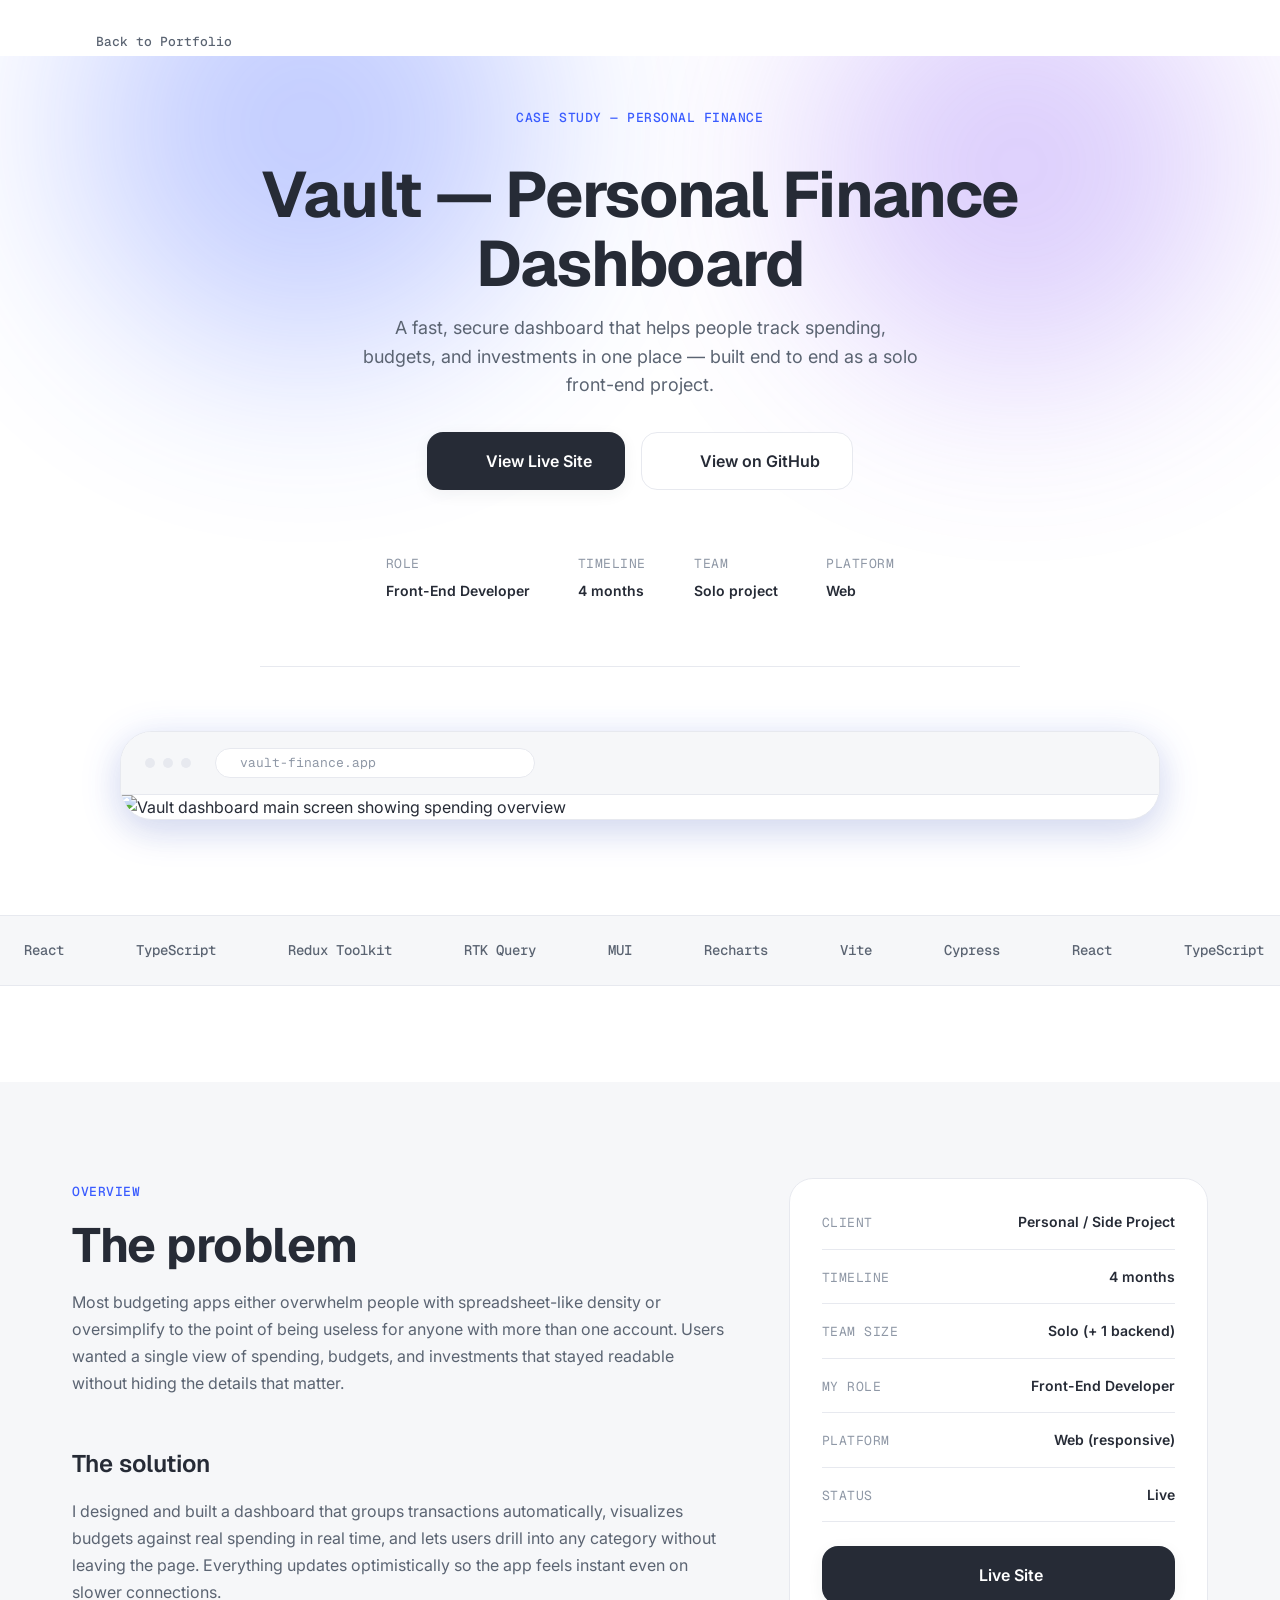
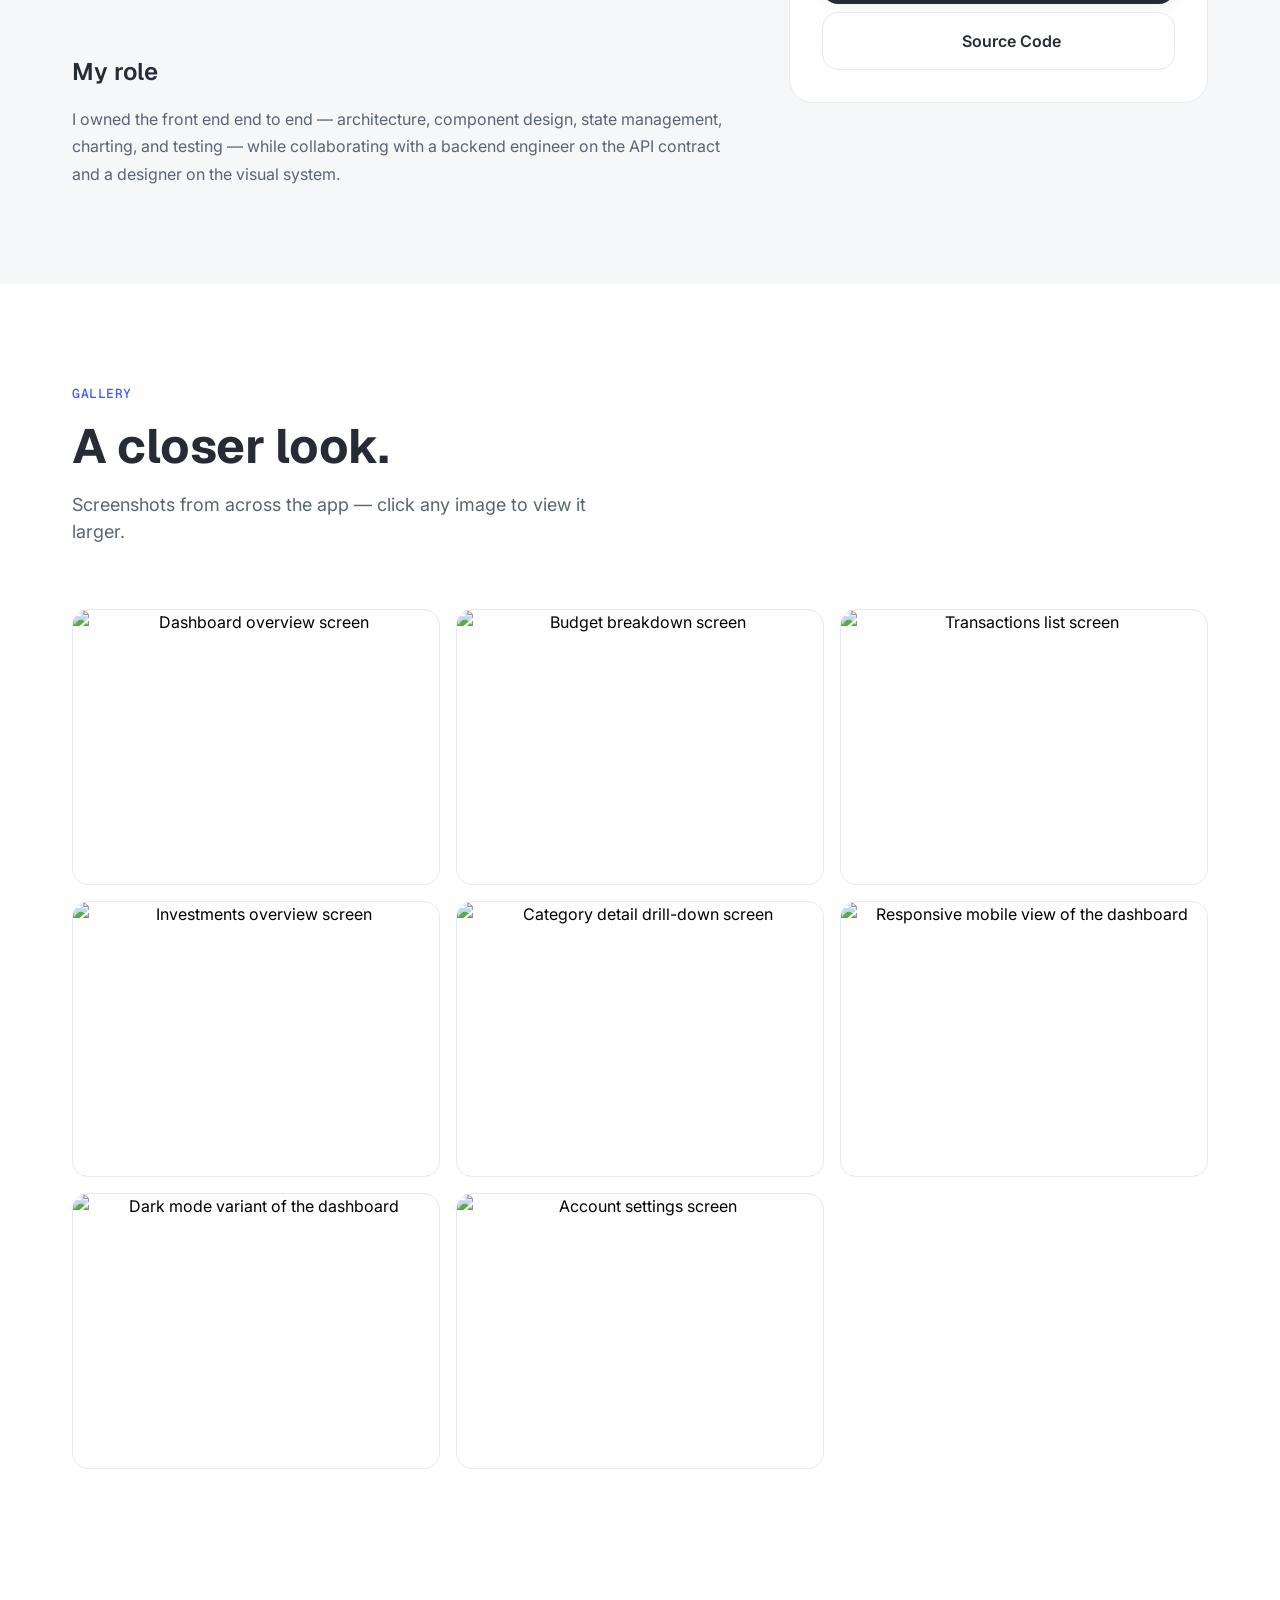
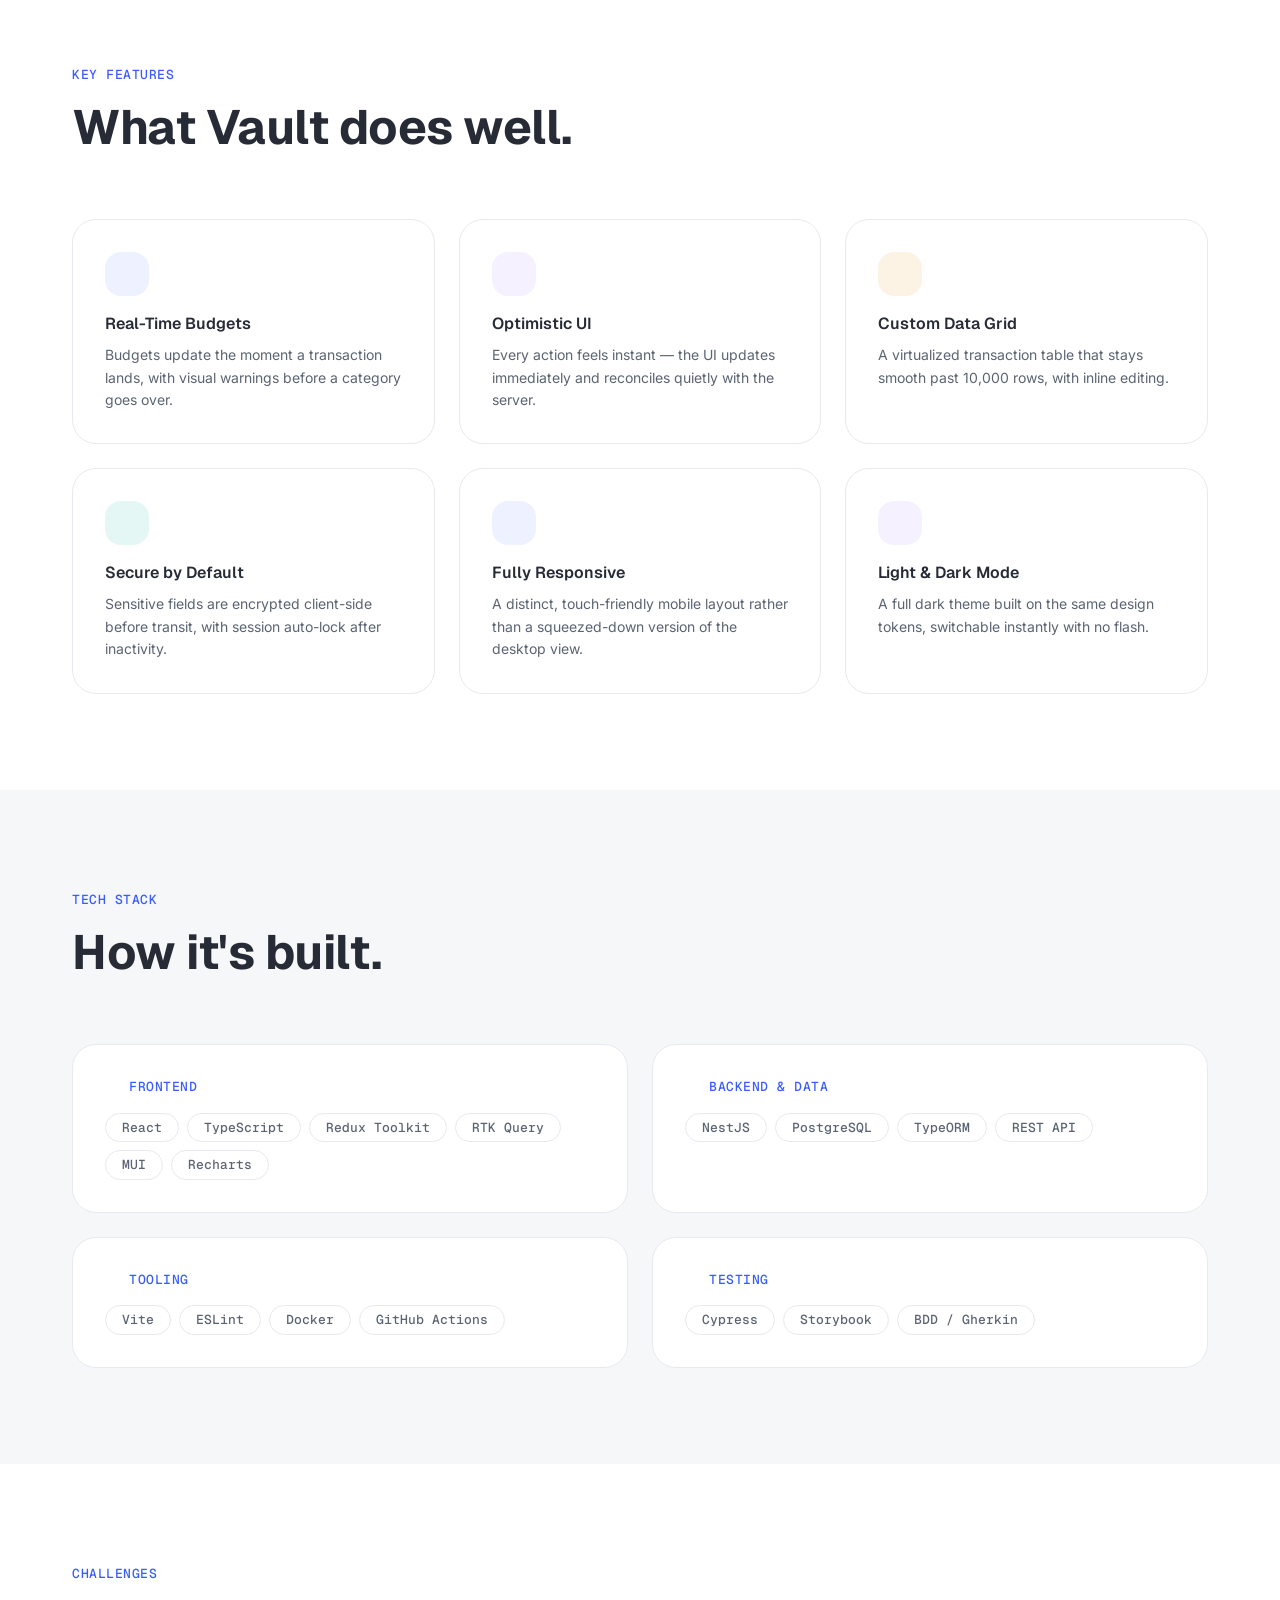
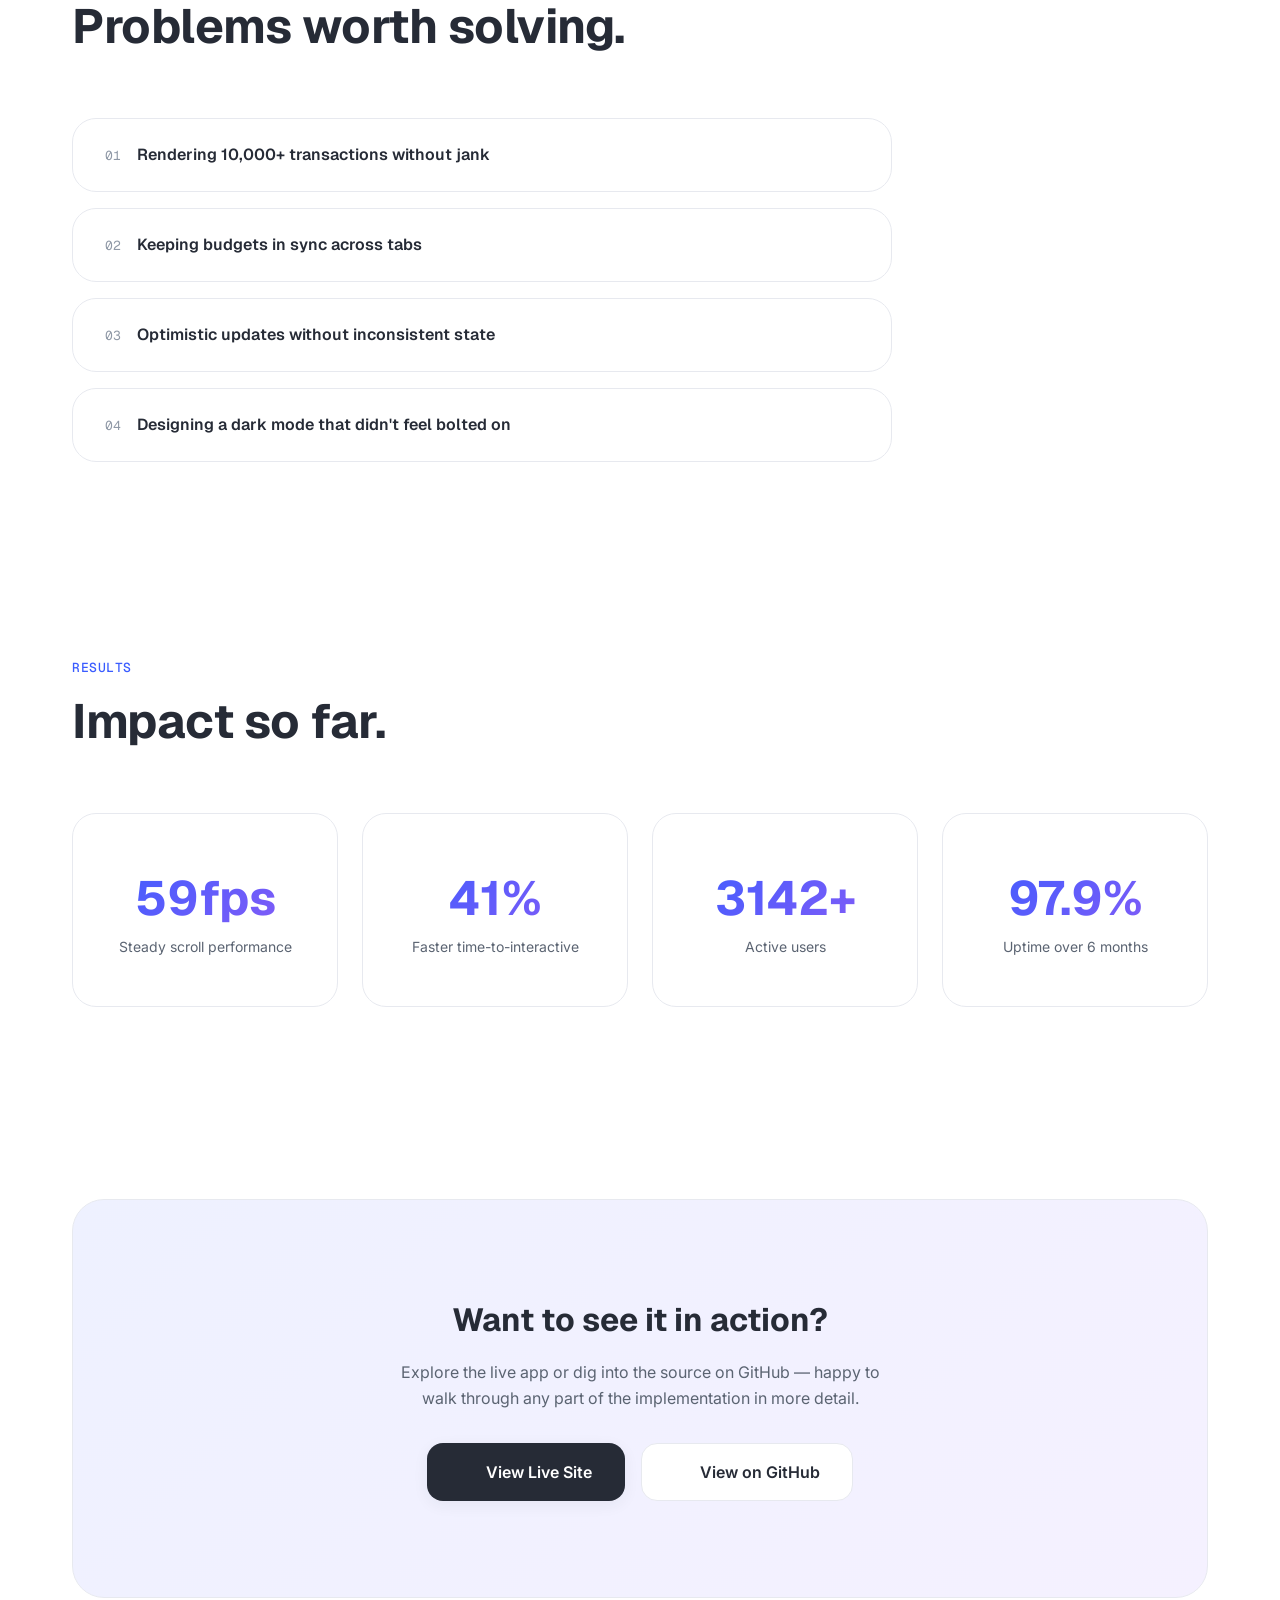
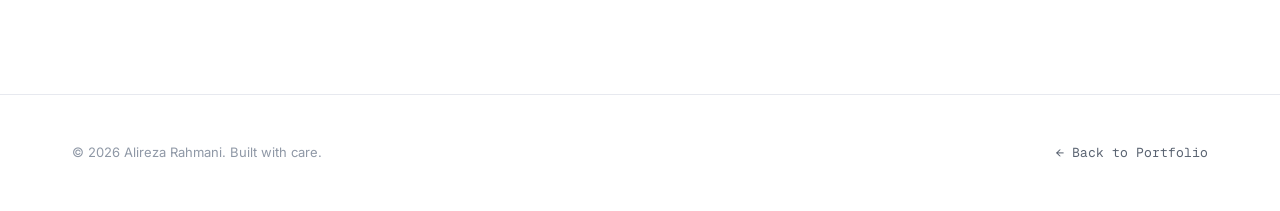
==== project.html @ d021d20f "add project template" ====
<!DOCTYPE html>
<html lang="en">
<head>
  <meta charset="UTF-8" />
  <meta name="viewport" content="width=device-width, initial-scale=1.0" />
  <title>Vault — Personal Finance Dashboard | Alireza Rahmani</title>
  <meta name="description" content="Case study: Vault, a personal finance dashboard built with React, TypeScript, and Redux Toolkit." />

  <link rel="preconnect" href="https://fonts.googleapis.com" />
  <link rel="preconnect" href="https://fonts.gstatic.com" crossorigin />
  <link href="https://fonts.googleapis.com/css2?family=Geist:wght@500;600;700&family=Geist+Mono:wght@400;500&family=Inter:wght@400;500;600&display=swap" rel="stylesheet" />

  <script src="https://unpkg.com/lucide@latest/dist/umd/lucide.min.js" defer></script>

  <link rel="stylesheet" href="project.css" />
</head>
<body>

  <!-- ============ BACK NAV ============ -->
  <div class="back-nav-wrap">
    <div class="container">
      <a href="index.html" class="back-nav">
        <i data-lucide="arrow-left" aria-hidden="true"></i>
        Back to Portfolio
      </a>
    </div>
  </div>

  <main>

    <!-- ============ PROJECT HERO ============ -->
    <section class="project-hero" id="hero">
      <div class="project-hero__background" aria-hidden="true">
        <div class="project-hero__glow project-hero__glow--blue"></div>
        <div class="project-hero__glow project-hero__glow--purple"></div>
      </div>

      <div class="container">
        <div class="project-hero__container reveal">
          <span class="eyebrow">Case Study — Personal Finance</span>
          <h1 class="project-hero__title">Vault — Personal Finance Dashboard</h1>
          <p class="project-hero__tagline">
            A fast, secure dashboard that helps people track spending, budgets, and
            investments in one place — built end to end as a solo front-end project.
          </p>

          <div class="project-hero__actions">
            <a href="#" class="btn btn--primary">
              <i data-lucide="external-link" aria-hidden="true"></i>
              View Live Site
            </a>
            <a href="#" class="btn btn--secondary">
              <i data-lucide="github" aria-hidden="true"></i>
              View on GitHub
            </a>
          </div>

          <div class="project-hero__meta">
            <div class="project-hero__meta-item">
              <span class="project-hero__meta-label">Role</span>
              <span class="project-hero__meta-value">Front-End Developer</span>
            </div>
            <div class="project-hero__meta-item">
              <span class="project-hero__meta-label">Timeline</span>
              <span class="project-hero__meta-value">4 months</span>
            </div>
            <div class="project-hero__meta-item">
              <span class="project-hero__meta-label">Team</span>
              <span class="project-hero__meta-value">Solo project</span>
            </div>
            <div class="project-hero__meta-item">
              <span class="project-hero__meta-label">Platform</span>
              <span class="project-hero__meta-value">Web</span>
            </div>
          </div>
        </div>

        <div class="project-hero__showcase reveal">
          <div class="browser-frame" id="tiltFrame">
            <div class="browser-frame__bar">
              <span class="browser-frame__dot"></span>
              <span class="browser-frame__dot"></span>
              <span class="browser-frame__dot"></span>
              <span class="browser-frame__url">vault-finance.app</span>
            </div>
            <img src="https://placehold.co/1400x820/EEF1FF/3A5CFF?text=Vault+Dashboard" alt="Vault dashboard main screen showing spending overview" />
          </div>
        </div>
      </div>

      <!-- "Built with" ticker -->
      <div class="marquee" aria-hidden="true">
        <div class="marquee__track">
          <span class="marquee__item"><i data-lucide="code-2"></i>React</span>
          <span class="marquee__item"><i data-lucide="code-2"></i>TypeScript</span>
          <span class="marquee__item"><i data-lucide="code-2"></i>Redux Toolkit</span>
          <span class="marquee__item"><i data-lucide="code-2"></i>RTK Query</span>
          <span class="marquee__item"><i data-lucide="code-2"></i>MUI</span>
          <span class="marquee__item"><i data-lucide="code-2"></i>Recharts</span>
          <span class="marquee__item"><i data-lucide="code-2"></i>Vite</span>
          <span class="marquee__item"><i data-lucide="code-2"></i>Cypress</span>
          <!-- duplicated once for a seamless loop -->
          <span class="marquee__item"><i data-lucide="code-2"></i>React</span>
          <span class="marquee__item"><i data-lucide="code-2"></i>TypeScript</span>
          <span class="marquee__item"><i data-lucide="code-2"></i>Redux Toolkit</span>
          <span class="marquee__item"><i data-lucide="code-2"></i>RTK Query</span>
          <span class="marquee__item"><i data-lucide="code-2"></i>MUI</span>
          <span class="marquee__item"><i data-lucide="code-2"></i>Recharts</span>
          <span class="marquee__item"><i data-lucide="code-2"></i>Vite</span>
          <span class="marquee__item"><i data-lucide="code-2"></i>Cypress</span>
        </div>
      </div>
    </section>

    <!-- ============ OVERVIEW ============ -->
    <section class="overview" id="overview">
      <div class="container">
        <div class="overview__grid">
          <div class="overview__text reveal">
            <div class="overview__block">
              <span class="eyebrow">Overview</span>
              <h2 class="section-title">The problem</h2>
              <p class="overview__block-text" style="margin-top: 16px;">
                Most budgeting apps either overwhelm people with spreadsheet-like density
                or oversimplify to the point of being useless for anyone with more than
                one account. Users wanted a single view of spending, budgets, and
                investments that stayed readable without hiding the details that matter.
              </p>
            </div>

            <div class="overview__block">
              <h3 class="overview__block-title">The solution</h3>
              <p class="overview__block-text">
                I designed and built a dashboard that groups transactions automatically,
                visualizes budgets against real spending in real time, and lets users drill
                into any category without leaving the page. Everything updates optimistically
                so the app feels instant even on slower connections.
              </p>
            </div>

            <div class="overview__block">
              <h3 class="overview__block-title">My role</h3>
              <p class="overview__block-text">
                I owned the front end end to end — architecture, component design, state
                management, charting, and testing — while collaborating with a backend
                engineer on the API contract and a designer on the visual system.
              </p>
            </div>
          </div>

          <aside class="quick-facts reveal">
            <div class="quick-facts__row">
              <span class="quick-facts__label">Client</span>
              <span class="quick-facts__value">Personal / Side Project</span>
            </div>
            <div class="quick-facts__row">
              <span class="quick-facts__label">Timeline</span>
              <span class="quick-facts__value">4 months</span>
            </div>
            <div class="quick-facts__row">
              <span class="quick-facts__label">Team Size</span>
              <span class="quick-facts__value">Solo (+ 1 backend)</span>
            </div>
            <div class="quick-facts__row">
              <span class="quick-facts__label">My Role</span>
              <span class="quick-facts__value">Front-End Developer</span>
            </div>
            <div class="quick-facts__row">
              <span class="quick-facts__label">Platform</span>
              <span class="quick-facts__value">Web (responsive)</span>
            </div>
            <div class="quick-facts__row">
              <span class="quick-facts__label">Status</span>
              <span class="quick-facts__value">Live</span>
            </div>

            <div class="quick-facts__links">
              <a href="#" class="btn btn--primary">
                <i data-lucide="external-link" aria-hidden="true"></i>
                Live Site
              </a>
              <a href="#" class="btn btn--secondary">
                <i data-lucide="github" aria-hidden="true"></i>
                Source Code
              </a>
            </div>
          </aside>
        </div>
      </div>
    </section>

    <!-- ============ GALLERY ============ -->
    <section class="gallery" id="gallery">
      <div class="container">
        <div class="section-header reveal">
          <span class="eyebrow">Gallery</span>
          <h2 class="section-title">A closer look.</h2>
          <p class="section-subtitle">Screenshots from across the app — click any image to view it larger.</p>
        </div>

        <div class="gallery-grid" id="galleryGrid">
          <button type="button" class="gallery-item reveal" data-full="https://placehold.co/1400x900/EEF1FF/3A5CFF?text=Dashboard+Overview">
            <img src="https://placehold.co/700x520/EEF1FF/3A5CFF?text=Dashboard+Overview" alt="Dashboard overview screen" />
            <span class="gallery-item__icon"><i data-lucide="maximize-2" aria-hidden="true"></i></span>
          </button>
          <button type="button" class="gallery-item reveal" data-full="https://placehold.co/1400x900/F5F1FF/8B5CF6?text=Budget+Breakdown">
            <img src="https://placehold.co/700x520/F5F1FF/8B5CF6?text=Budget+Breakdown" alt="Budget breakdown screen" />
            <span class="gallery-item__icon"><i data-lucide="maximize-2" aria-hidden="true"></i></span>
          </button>
          <button type="button" class="gallery-item reveal" data-full="https://placehold.co/1400x900/FDF3E4/E8983D?text=Transactions">
            <img src="https://placehold.co/700x520/FDF3E4/E8983D?text=Transactions" alt="Transactions list screen" />
            <span class="gallery-item__icon"><i data-lucide="maximize-2" aria-hidden="true"></i></span>
          </button>
          <button type="button" class="gallery-item reveal" data-full="https://placehold.co/1400x900/E4F7F4/2BB8A8?text=Investments">
            <img src="https://placehold.co/700x520/E4F7F4/2BB8A8?text=Investments" alt="Investments overview screen" />
            <span class="gallery-item__icon"><i data-lucide="maximize-2" aria-hidden="true"></i></span>
          </button>
          <button type="button" class="gallery-item reveal" data-full="https://placehold.co/1400x900/EEF1FF/3A5CFF?text=Category+Detail">
            <img src="https://placehold.co/700x520/EEF1FF/3A5CFF?text=Category+Detail" alt="Category detail drill-down screen" />
            <span class="gallery-item__icon"><i data-lucide="maximize-2" aria-hidden="true"></i></span>
          </button>
          <button type="button" class="gallery-item reveal" data-full="https://placehold.co/1400x900/F5F1FF/8B5CF6?text=Mobile+View">
            <img src="https://placehold.co/700x520/F5F1FF/8B5CF6?text=Mobile+View" alt="Responsive mobile view of the dashboard" />
            <span class="gallery-item__icon"><i data-lucide="maximize-2" aria-hidden="true"></i></span>
          </button>
          <button type="button" class="gallery-item reveal" data-full="https://placehold.co/1400x900/FDF3E4/E8983D?text=Dark+Mode">
            <img src="https://placehold.co/700x520/FDF3E4/E8983D?text=Dark+Mode" alt="Dark mode variant of the dashboard" />
            <span class="gallery-item__icon"><i data-lucide="maximize-2" aria-hidden="true"></i></span>
          </button>
          <button type="button" class="gallery-item reveal" data-full="https://placehold.co/1400x900/E4F7F4/2BB8A8?text=Settings">
            <img src="https://placehold.co/700x520/E4F7F4/2BB8A8?text=Settings" alt="Account settings screen" />
            <span class="gallery-item__icon"><i data-lucide="maximize-2" aria-hidden="true"></i></span>
          </button>
        </div>
      </div>
    </section>

    <!-- ============ FEATURES ============ -->
    <section class="features" id="features">
      <div class="container">
        <div class="section-header reveal">
          <span class="eyebrow">Key Features</span>
          <h2 class="section-title">What Vault does well.</h2>
        </div>

        <div class="features-grid">
          <div class="feature-card reveal">
            <span class="icon-chip icon-chip--blue"><i data-lucide="pie-chart" aria-hidden="true"></i></span>
            <h3 class="feature-card__title">Real-Time Budgets</h3>
            <p class="feature-card__text">Budgets update the moment a transaction lands, with visual warnings before a category goes over.</p>
          </div>
          <div class="feature-card reveal">
            <span class="icon-chip icon-chip--purple"><i data-lucide="zap" aria-hidden="true"></i></span>
            <h3 class="feature-card__title">Optimistic UI</h3>
            <p class="feature-card__text">Every action feels instant — the UI updates immediately and reconciles quietly with the server.</p>
          </div>
          <div class="feature-card reveal">
            <span class="icon-chip icon-chip--amber"><i data-lucide="layout-grid" aria-hidden="true"></i></span>
            <h3 class="feature-card__title">Custom Data Grid</h3>
            <p class="feature-card__text">A virtualized transaction table that stays smooth past 10,000 rows, with inline editing.</p>
          </div>
          <div class="feature-card reveal">
            <span class="icon-chip icon-chip--teal"><i data-lucide="shield-check" aria-hidden="true"></i></span>
            <h3 class="feature-card__title">Secure by Default</h3>
            <p class="feature-card__text">Sensitive fields are encrypted client-side before transit, with session auto-lock after inactivity.</p>
          </div>
          <div class="feature-card reveal">
            <span class="icon-chip icon-chip--blue"><i data-lucide="smartphone" aria-hidden="true"></i></span>
            <h3 class="feature-card__title">Fully Responsive</h3>
            <p class="feature-card__text">A distinct, touch-friendly mobile layout rather than a squeezed-down version of the desktop view.</p>
          </div>
          <div class="feature-card reveal">
            <span class="icon-chip icon-chip--purple"><i data-lucide="moon" aria-hidden="true"></i></span>
            <h3 class="feature-card__title">Light &amp; Dark Mode</h3>
            <p class="feature-card__text">A full dark theme built on the same design tokens, switchable instantly with no flash.</p>
          </div>
        </div>
      </div>
    </section>

    <!-- ============ TECH STACK ============ -->
    <section class="tech-stack" id="tech-stack">
      <div class="container">
        <div class="section-header reveal">
          <span class="eyebrow">Tech Stack</span>
          <h2 class="section-title">How it's built.</h2>
        </div>

        <div class="tech-groups">
          <div class="tech-group reveal">
            <span class="tech-group__title"><i data-lucide="monitor" aria-hidden="true"></i>Frontend</span>
            <ul class="badge-list">
              <li class="badge badge--tag">React</li>
              <li class="badge badge--tag">TypeScript</li>
              <li class="badge badge--tag">Redux Toolkit</li>
              <li class="badge badge--tag">RTK Query</li>
              <li class="badge badge--tag">MUI</li>
              <li class="badge badge--tag">Recharts</li>
            </ul>
          </div>
          <div class="tech-group reveal">
            <span class="tech-group__title"><i data-lucide="server" aria-hidden="true"></i>Backend &amp; Data</span>
            <ul class="badge-list">
              <li class="badge badge--tag">NestJS</li>
              <li class="badge badge--tag">PostgreSQL</li>
              <li class="badge badge--tag">TypeORM</li>
              <li class="badge badge--tag">REST API</li>
            </ul>
          </div>
          <div class="tech-group reveal">
            <span class="tech-group__title"><i data-lucide="hammer" aria-hidden="true"></i>Tooling</span>
            <ul class="badge-list">
              <li class="badge badge--tag">Vite</li>
              <li class="badge badge--tag">ESLint</li>
              <li class="badge badge--tag">Docker</li>
              <li class="badge badge--tag">GitHub Actions</li>
            </ul>
          </div>
          <div class="tech-group reveal">
            <span class="tech-group__title"><i data-lucide="flask-conical" aria-hidden="true"></i>Testing</span>
            <ul class="badge-list">
              <li class="badge badge--tag">Cypress</li>
              <li class="badge badge--tag">Storybook</li>
              <li class="badge badge--tag">BDD / Gherkin</li>
            </ul>
          </div>
        </div>
      </div>
    </section>

    <!-- ============ CHALLENGES & SOLUTIONS ============ -->
    <section class="challenges" id="challenges">
      <div class="container">
        <div class="section-header reveal">
          <span class="eyebrow">Challenges</span>
          <h2 class="section-title">Problems worth solving.</h2>
        </div>

        <div class="challenges-list">
          <div class="accordion-item reveal">
            <button type="button" class="accordion-item__header" aria-expanded="false" aria-controls="ch-1-body">
              <span class="accordion-item__header-left">
                <span class="accordion-item__index">01</span>
                <span class="accordion-item__title">Rendering 10,000+ transactions without jank</span>
              </span>
              <i data-lucide="chevron-down" class="accordion-item__chevron" aria-hidden="true"></i>
            </button>
            <div class="accordion-item__body" id="ch-1-body">
              <div class="accordion-item__body-inner">
                <p class="accordion-item__content">
                  Early builds of the transaction table dropped frames past a few thousand
                  rows. I rebuilt it as a virtualized grid that only renders visible rows,
                  combined with memoized row components, which brought scroll performance
                  back to a consistent 60fps regardless of dataset size.
                </p>
              </div>
            </div>
          </div>

          <div class="accordion-item reveal">
            <button type="button" class="accordion-item__header" aria-expanded="false" aria-controls="ch-2-body">
              <span class="accordion-item__header-left">
                <span class="accordion-item__index">02</span>
                <span class="accordion-item__title">Keeping budgets in sync across tabs</span>
              </span>
              <i data-lucide="chevron-down" class="accordion-item__chevron" aria-hidden="true"></i>
            </button>
            <div class="accordion-item__body" id="ch-2-body">
              <div class="accordion-item__body-inner">
                <p class="accordion-item__content">
                  Users often had the app open in multiple tabs, which caused budget totals
                  to drift out of sync. I introduced a BroadcastChannel-based store sync so
                  state updates in one tab propagate to every other open tab instantly.
                </p>
              </div>
            </div>
          </div>

          <div class="accordion-item reveal">
            <button type="button" class="accordion-item__header" aria-expanded="false" aria-controls="ch-3-body">
              <span class="accordion-item__header-left">
                <span class="accordion-item__index">03</span>
                <span class="accordion-item__title">Optimistic updates without inconsistent state</span>
              </span>
              <i data-lucide="chevron-down" class="accordion-item__chevron" aria-hidden="true"></i>
            </button>
            <div class="accordion-item__body" id="ch-3-body">
              <div class="accordion-item__body-inner">
                <p class="accordion-item__content">
                  Optimistic UI made the app feel fast, but failed requests occasionally left
                  the UI out of sync with the server. I standardized rollback logic in RTK
                  Query's cache lifecycle so every mutation cleanly reverts on failure.
                </p>
              </div>
            </div>
          </div>

          <div class="accordion-item reveal">
            <button type="button" class="accordion-item__header" aria-expanded="false" aria-controls="ch-4-body">
              <span class="accordion-item__header-left">
                <span class="accordion-item__index">04</span>
                <span class="accordion-item__title">Designing a dark mode that didn't feel bolted on</span>
              </span>
              <i data-lucide="chevron-down" class="accordion-item__chevron" aria-hidden="true"></i>
            </button>
            <div class="accordion-item__body" id="ch-4-body">
              <div class="accordion-item__body-inner">
                <p class="accordion-item__content">
                  Rather than inverting colors, I rebuilt the palette around semantic design
                  tokens so light and dark mode share the same component code and switch
                  instantly with no flash of unstyled content on load.
                </p>
              </div>
            </div>
          </div>
        </div>
      </div>
    </section>

    <!-- ============ RESULTS / IMPACT ============ -->
    <section class="results" id="results">
      <div class="container">
        <div class="section-header reveal">
          <span class="eyebrow">Results</span>
          <h2 class="section-title">Impact so far.</h2>
        </div>

        <div class="results-grid">
          <div class="result-card reveal">
            <span class="result-card__number" data-count-to="60" data-suffix="fps">0fps</span>
            <span class="result-card__label">Steady scroll performance</span>
          </div>
          <div class="result-card reveal">
            <span class="result-card__number" data-count-to="42" data-suffix="%">0%</span>
            <span class="result-card__label">Faster time-to-interactive</span>
          </div>
          <div class="result-card reveal">
            <span class="result-card__number" data-count-to="3200" data-suffix="+">0+</span>
            <span class="result-card__label">Active users</span>
          </div>
          <div class="result-card reveal">
            <span class="result-card__number" data-count-to="99" data-suffix=".9%">0%</span>
            <span class="result-card__label">Uptime over 6 months</span>
          </div>
        </div>
      </div>
    </section>

    <!-- ============ CTA ============ -->
    <section class="cta-section" id="cta">
      <div class="container">
        <div class="project-cta reveal">
          <h2 class="project-cta__title">Want to see it in action?</h2>
          <p class="project-cta__text">
            Explore the live app or dig into the source on GitHub — happy to walk through
            any part of the implementation in more detail.
          </p>
          <div class="project-cta__actions">
            <a href="#" class="btn btn--primary">
              <i data-lucide="external-link" aria-hidden="true"></i>
              View Live Site
            </a>
            <a href="#" class="btn btn--secondary">
              <i data-lucide="github" aria-hidden="true"></i>
              View on GitHub
            </a>
          </div>
        </div>
      </div>
    </section>

  </main>

  <footer class="footer">
    <div class="container footer__container">
      <p class="footer__copy">© 2026 Alireza Rahmani. Built with care.</p>
      <a href="index.html" class="footer__back">← Back to Portfolio</a>
    </div>
  </footer>

  <!-- ============ LIGHTBOX (populated by JS) ============ -->
  <div class="lightbox" id="lightbox" role="dialog" aria-modal="true" aria-label="Screenshot viewer">
    <button type="button" class="lightbox__btn lightbox__close" id="lightboxClose" aria-label="Close">
      <i data-lucide="x" aria-hidden="true"></i>
    </button>
    <button type="button" class="lightbox__btn lightbox__prev" id="lightboxPrev" aria-label="Previous image">
      <i data-lucide="chevron-left" aria-hidden="true"></i>
    </button>
    <button type="button" class="lightbox__btn lightbox__next" id="lightboxNext" aria-label="Next image">
      <i data-lucide="chevron-right" aria-hidden="true"></i>
    </button>
    <figure class="lightbox__figure">
      <img class="lightbox__image" id="lightboxImage" src="" alt="" />
      <figcaption class="lightbox__counter" id="lightboxCounter"></figcaption>
    </figure>
  </div>

  <script>
    document.addEventListener('DOMContentLoaded', function () {
      if (window.lucide) lucide.createIcons();

      var prefersReducedMotion = window.matchMedia('(prefers-reduced-motion: reduce)').matches;

      // ---------------------------------------------------------
      // Scroll reveal
      // ---------------------------------------------------------
      var revealEls = document.querySelectorAll('.reveal');

      if (prefersReducedMotion || !('IntersectionObserver' in window)) {
        revealEls.forEach(function (el) { el.classList.add('is-visible'); });
      } else {
        var revealObserver = new IntersectionObserver(function (entries) {
          entries.forEach(function (entry) {
            if (entry.isIntersecting) {
              entry.target.classList.add('is-visible');
              revealObserver.unobserve(entry.target);
            }
          });
        }, { threshold: 0.15, rootMargin: '0px 0px -60px 0px' });

        revealEls.forEach(function (el) { revealObserver.observe(el); });
      }

      // ---------------------------------------------------------
      // Hero showcase tilt (pointer devices only, respects reduced motion)
      // ---------------------------------------------------------
      var tiltFrame = document.getElementById('tiltFrame');
      var supportsHover = window.matchMedia('(hover: hover)').matches;

      if (tiltFrame && supportsHover && !prefersReducedMotion) {
        tiltFrame.addEventListener('mousemove', function (e) {
          var rect = tiltFrame.getBoundingClientRect();
          var x = (e.clientX - rect.left) / rect.width - 0.5;
          var y = (e.clientY - rect.top) / rect.height - 0.5;
          tiltFrame.style.transform =
            'perspective(1200px) rotateX(' + (y * -6) + 'deg) rotateY(' + (x * 6) + 'deg)';
        });

        tiltFrame.addEventListener('mouseleave', function () {
          tiltFrame.style.transform = 'perspective(1200px) rotateX(0deg) rotateY(0deg)';
        });
      }

      // ---------------------------------------------------------
      // Gallery lightbox
      // ---------------------------------------------------------
      var galleryItems = Array.prototype.slice.call(document.querySelectorAll('.gallery-item'));
      var lightbox = document.getElementById('lightbox');
      var lightboxImage = document.getElementById('lightboxImage');
      var lightboxCounter = document.getElementById('lightboxCounter');
      var currentIndex = 0;

      function openLightbox(index) {
        currentIndex = index;
        updateLightboxImage();
        lightbox.classList.add('is-open');
        document.body.style.overflow = 'hidden';
      }

      function closeLightbox() {
        lightbox.classList.remove('is-open');
        document.body.style.overflow = '';
      }

      function updateLightboxImage() {
        var item = galleryItems[currentIndex];
        var full = item.getAttribute('data-full');
        var alt = item.querySelector('img').getAttribute('alt');
        lightboxImage.src = full;
        lightboxImage.alt = alt;
        lightboxCounter.textContent = (currentIndex + 1) + ' / ' + galleryItems.length;
      }

      function showNext() {
        currentIndex = (currentIndex + 1) % galleryItems.length;
        updateLightboxImage();
      }

      function showPrev() {
        currentIndex = (currentIndex - 1 + galleryItems.length) % galleryItems.length;
        updateLightboxImage();
      }

      galleryItems.forEach(function (item, index) {
        item.addEventListener('click', function () { openLightbox(index); });
      });

      document.getElementById('lightboxClose').addEventListener('click', closeLightbox);
      document.getElementById('lightboxNext').addEventListener('click', showNext);
      document.getElementById('lightboxPrev').addEventListener('click', showPrev);

      lightbox.addEventListener('click', function (e) {
        if (e.target === lightbox) closeLightbox();
      });

      document.addEventListener('keydown', function (e) {
        if (!lightbox.classList.contains('is-open')) return;
        if (e.key === 'Escape') closeLightbox();
        if (e.key === 'ArrowRight') showNext();
        if (e.key === 'ArrowLeft') showPrev();
      });

      // ---------------------------------------------------------
      // Accordion (challenges & solutions)
      // ---------------------------------------------------------
      document.querySelectorAll('.accordion-item__header').forEach(function (btn) {
        btn.addEventListener('click', function () {
          var item = btn.closest('.accordion-item');
          var expanded = btn.getAttribute('aria-expanded') === 'true';
          var panel = document.getElementById(btn.getAttribute('aria-controls'));

          btn.setAttribute('aria-expanded', String(!expanded));
          item.classList.toggle('is-open', !expanded);
          if (panel) panel.classList.toggle('is-open', !expanded);
        });
      });

      // ---------------------------------------------------------
      // Animated result counters
      // ---------------------------------------------------------
      var counters = document.querySelectorAll('.result-card__number');

      function animateCounter(el) {
        var target = parseFloat(el.getAttribute('data-count-to'));
        var suffix = el.getAttribute('data-suffix') || '';
        var isDecimal = target % 1 !== 0;

        if (prefersReducedMotion) {
          el.textContent = target + suffix;
          return;
        }

        var duration = 1400;
        var start = null;

        function step(timestamp) {
          if (!start) start = timestamp;
          var progress = Math.min((timestamp - start) / duration, 1);
          var eased = 1 - Math.pow(1 - progress, 3); // ease-out-cubic
          var value = target * eased;
          el.textContent = (isDecimal ? value.toFixed(1) : Math.round(value)) + suffix;
          if (progress < 1) requestAnimationFrame(step);
        }

        requestAnimationFrame(step);
      }

      if ('IntersectionObserver' in window) {
        var counterObserver = new IntersectionObserver(function (entries) {
          entries.forEach(function (entry) {
            if (entry.isIntersecting) {
              animateCounter(entry.target);
              counterObserver.unobserve(entry.target);
            }
          });
        }, { threshold: 0.5 });

        counters.forEach(function (el) { counterObserver.observe(el); });
      } else {
        counters.forEach(animateCounter);
      }
    });
  </script>

</body>
</html>
---- project.css ----
*, *::before, *::after {
  box-sizing: border-box;
}

html {
  scroll-behavior: smooth;
}

body {
  margin: 0;
  font-family: "Inter", -apple-system, BlinkMacSystemFont, sans-serif;
  font-size: 16px;
  line-height: 1.5;
  color: #262B36;
  background: #FFFFFF;
  -webkit-font-smoothing: antialiased;
  -moz-osx-font-smoothing: grayscale;
}

img {
  max-width: 100%;
  display: block;
}

a {
  color: inherit;
}

ul, ol {
  margin: 0;
}

h1, h2, h3, p, dl, dd {
  margin: 0;
}

button {
  font: inherit;
}

:focus-visible {
  outline: 2px solid #3A5CFF;
  outline-offset: 3px;
  border-radius: 8px;
}

@media (prefers-reduced-motion: reduce) {
  *, *::before, *::after {
    animation-duration: 0.01ms !important;
    animation-iteration-count: 1 !important;
    transition-duration: 0.01ms !important;
    scroll-behavior: auto !important;
  }
}
@keyframes drift {
  0%, 100% {
    transform: translate(0, 0) scale(1);
  }
  50% {
    transform: translate(-24px, 20px) scale(1.05);
  }
}
@keyframes marquee {
  from {
    transform: translateX(0);
  }
  to {
    transform: translateX(-50%);
  }
}
.container {
  max-width: 1200px;
  margin: 0 auto;
  padding: 0 32px;
}
@media (max-width: 640px) {
  .container {
    padding: 0 24px;
  }
}

section {
  padding: 96px 0;
}
@media (max-width: 1024px) {
  section {
    padding: 64px 0;
  }
}

.overview, .tech-stack {
  background: #F6F7F9;
}

.reveal {
  opacity: 0;
  transform: translateY(24px);
  transition: opacity 550ms cubic-bezier(0.16, 1, 0.3, 1), transform 550ms cubic-bezier(0.16, 1, 0.3, 1);
}
.reveal.is-visible {
  opacity: 1;
  transform: translateY(0);
}

.eyebrow {
  display: inline-block;
  font-family: "Geist Mono", "JetBrains Mono", ui-monospace, SFMono-Regular, monospace;
  font-size: 13px;
  font-weight: 500;
  letter-spacing: 0.04em;
  text-transform: uppercase;
  color: #3A5CFF;
  margin-bottom: 16px;
}

.section-title {
  font-family: "Geist", "Inter", -apple-system, BlinkMacSystemFont, sans-serif;
  font-size: 48px;
  font-weight: 700;
  letter-spacing: -0.01em;
  line-height: 1.15;
  color: #262B36;
}
@media (max-width: 1024px) {
  .section-title {
    font-size: 32px;
  }
}

.section-subtitle {
  font-size: 18px;
  color: #5B6472;
  margin-top: 16px;
  max-width: 560px;
}

.section-header {
  margin-bottom: 64px;
}
.section-header--center {
  text-align: center;
  margin-left: auto;
  margin-right: auto;
}
.section-header--center .section-subtitle {
  margin-left: auto;
  margin-right: auto;
}

.icon-chip {
  display: inline-flex;
  align-items: center;
  justify-content: center;
  width: 44px;
  height: 44px;
  border-radius: 16px;
  flex-shrink: 0;
}
.icon-chip i {
  width: 20px;
  height: 20px;
}
.icon-chip--blue {
  background: #EEF1FF;
  color: #3A5CFF;
}
.icon-chip--purple {
  background: #F5F1FF;
  color: #8B5CF6;
}
.icon-chip--amber {
  background: #FDF3E4;
  color: #E8983D;
}
.icon-chip--teal {
  background: #E4F7F4;
  color: #2BB8A8;
}
.icon-chip--neutral {
  background: #EEF0F3;
  color: #4B5568;
}

.badge {
  display: inline-flex;
  align-items: center;
  gap: 8px;
  font-family: "Geist Mono", "JetBrains Mono", ui-monospace, SFMono-Regular, monospace;
  font-size: 13px;
  font-weight: 500;
  padding: 4px 16px;
  border-radius: 999px;
  white-space: nowrap;
}
.badge--tag {
  background: #FFFFFF;
  color: #5B6472;
  border: 1px solid #E7E9EF;
}
.badge--status {
  background: #EEF1FF;
  color: #3A5CFF;
  border: 1px solid rgba(58, 92, 255, 0.15);
}

.badge-list {
  display: flex;
  flex-wrap: wrap;
  gap: 8px;
  list-style: none;
  padding: 0;
  margin: 0;
}

.btn {
  display: inline-flex;
  align-items: center;
  gap: 8px;
  font-family: "Inter", -apple-system, BlinkMacSystemFont, sans-serif;
  font-size: 16px;
  font-weight: 600;
  padding: 16px 32px;
  border-radius: 16px;
  border: 1px solid transparent;
  cursor: pointer;
  text-decoration: none;
  transition: transform 350ms cubic-bezier(0.22, 1, 0.36, 1), box-shadow 350ms cubic-bezier(0.22, 1, 0.36, 1), background 350ms cubic-bezier(0.22, 1, 0.36, 1), color 350ms cubic-bezier(0.22, 1, 0.36, 1), border-color 350ms cubic-bezier(0.22, 1, 0.36, 1);
}
.btn i {
  width: 18px;
  height: 18px;
}
.btn--primary {
  background: #262B36;
  color: #fff;
  box-shadow: 0 4px 16px rgba(38, 43, 54, 0.06);
}
.btn--primary:hover {
  transform: translateY(-2px) scale(1.02);
  background: #3A5CFF;
  box-shadow: 0 12px 32px rgba(38, 43, 54, 0.08), 0 8px 40px rgba(58, 92, 255, 0.18);
}
.btn--secondary {
  background: #FFFFFF;
  color: #262B36;
  border-color: #E7E9EF;
}
.btn--secondary:hover {
  transform: translateY(-2px);
  border-color: #3A5CFF;
  color: #3A5CFF;
  box-shadow: 0 4px 16px rgba(38, 43, 54, 0.06);
}
.btn--ghost {
  background: transparent;
  color: #5B6472;
  padding: 8px 24px;
}
.btn--ghost:hover {
  color: #3A5CFF;
}

.back-nav-wrap {
  padding: 32px 0 0;
}

.back-nav {
  display: inline-flex;
  align-items: center;
  gap: 8px;
  font-family: "Geist Mono", "JetBrains Mono", ui-monospace, SFMono-Regular, monospace;
  font-size: 13px;
  font-weight: 500;
  color: #5B6472;
  text-decoration: none;
  transition: color 350ms cubic-bezier(0.22, 1, 0.36, 1), transform 350ms cubic-bezier(0.22, 1, 0.36, 1);
}
.back-nav i {
  width: 16px;
  height: 16px;
  transition: transform 350ms cubic-bezier(0.22, 1, 0.36, 1);
}
.back-nav:hover {
  color: #3A5CFF;
}
.back-nav:hover i {
  transform: translateX(-3px);
}

.project-hero {
  position: relative;
  overflow: hidden;
  padding-top: 48px;
}
.project-hero__background {
  position: absolute;
  inset: 0;
  z-index: 0;
  pointer-events: none;
}
.project-hero__glow {
  position: absolute;
  border-radius: 50%;
  filter: blur(100px);
  opacity: 0.3;
  animation: drift 20s ease-in-out infinite;
}
.project-hero__glow--blue {
  width: 460px;
  height: 460px;
  background: #3A5CFF;
  top: -160px;
  left: 6%;
}
.project-hero__glow--purple {
  width: 420px;
  height: 420px;
  background: #8B5CF6;
  top: -100px;
  right: 4%;
  animation-delay: -10s;
}
.project-hero__container {
  position: relative;
  z-index: 1;
  text-align: center;
  max-width: 760px;
  margin: 0 auto;
}
.project-hero__title {
  font-family: "Geist", "Inter", -apple-system, BlinkMacSystemFont, sans-serif;
  font-size: 64px;
  font-weight: 700;
  letter-spacing: -0.02em;
  line-height: 1.08;
  color: #262B36;
  margin: 16px 0;
}
@media (max-width: 1024px) {
  .project-hero__title {
    font-size: 44px;
  }
}
@media (max-width: 640px) {
  .project-hero__title {
    font-size: 32px;
  }
}
.project-hero__tagline {
  font-size: 18px;
  color: #5B6472;
  line-height: 1.6;
  margin: 0 auto 32px;
  max-width: 560px;
}
.project-hero__actions {
  display: flex;
  justify-content: center;
  gap: 16px;
  flex-wrap: wrap;
  margin-bottom: 64px;
}
.project-hero__meta {
  display: flex;
  justify-content: center;
  gap: 48px;
  flex-wrap: wrap;
  padding-bottom: 64px;
  border-bottom: 1px solid #E7E9EF;
  margin-bottom: 64px;
}
@media (max-width: 640px) {
  .project-hero__meta {
    gap: 24px;
  }
}
.project-hero__meta-item {
  text-align: left;
}
.project-hero__meta-label {
  display: block;
  font-family: "Geist Mono", "JetBrains Mono", ui-monospace, SFMono-Regular, monospace;
  font-size: 13px;
  color: #8F98A6;
  text-transform: uppercase;
  letter-spacing: 0.04em;
  margin-bottom: 4px;
}
.project-hero__meta-value {
  font-weight: 600;
  font-size: 14px;
  color: #262B36;
}
.project-hero__showcase {
  max-width: 1040px;
  margin: 0 auto;
  perspective: 1200px;
}

.browser-frame {
  background: #FFFFFF;
  border: 1px solid #E7E9EF;
  border-radius: 32px;
  overflow: hidden;
  box-shadow: 0 12px 32px rgba(38, 43, 54, 0.08), 0 8px 40px rgba(58, 92, 255, 0.18);
  transform-style: preserve-3d;
  transition: transform 550ms cubic-bezier(0.22, 1, 0.36, 1);
  will-change: transform;
}
.browser-frame__bar {
  display: flex;
  align-items: center;
  gap: 8px;
  padding: 16px 24px;
  background: #F6F7F9;
  border-bottom: 1px solid #E7E9EF;
}
.browser-frame__dot {
  width: 10px;
  height: 10px;
  border-radius: 50%;
  background: #E7E9EF;
}
.browser-frame__url {
  margin-left: 16px;
  font-family: "Geist Mono", "JetBrains Mono", ui-monospace, SFMono-Regular, monospace;
  font-size: 13px;
  color: #8F98A6;
  background: #FFFFFF;
  border: 1px solid #E7E9EF;
  border-radius: 999px;
  padding: 4px 24px;
  flex: 1;
  max-width: 320px;
}
.browser-frame img {
  width: 100%;
  display: block;
}

.marquee {
  overflow: hidden;
  border-top: 1px solid #E7E9EF;
  border-bottom: 1px solid #E7E9EF;
  background: #F6F7F9;
  padding: 24px 0;
  margin-top: 96px;
}
@media (max-width: 1024px) {
  .marquee {
    margin-top: 64px;
  }
}
.marquee__track {
  display: flex;
  align-items: center;
  gap: 48px;
  width: max-content;
  animation: marquee 26s linear infinite;
}
.marquee__item {
  display: flex;
  align-items: center;
  gap: 8px;
  font-family: "Geist Mono", "JetBrains Mono", ui-monospace, SFMono-Regular, monospace;
  font-size: 14px;
  font-weight: 500;
  color: #5B6472;
  white-space: nowrap;
}
.marquee__item i {
  width: 16px;
  height: 16px;
  color: #3A5CFF;
}

.overview__grid {
  display: grid;
  grid-template-columns: 1.4fr 0.9fr;
  gap: 64px;
  align-items: start;
}
@media (max-width: 1024px) {
  .overview__grid {
    grid-template-columns: 1fr;
  }
}
.overview__block {
  margin-bottom: 48px;
}
.overview__block:last-child {
  margin-bottom: 0;
}
.overview__block-title {
  font-family: "Geist", "Inter", -apple-system, BlinkMacSystemFont, sans-serif;
  font-size: 24px;
  font-weight: 600;
  margin-bottom: 16px;
}
.overview__block-text {
  color: #5B6472;
  font-size: 16px;
  line-height: 1.7;
}

.quick-facts {
  background: #FFFFFF;
  border: 1px solid #E7E9EF;
  border-radius: 24px;
  padding: 32px;
  position: sticky;
  top: 32px;
}
.quick-facts__row {
  display: flex;
  justify-content: space-between;
  align-items: baseline;
  gap: 16px;
  padding: 16px 0;
  border-bottom: 1px solid #E7E9EF;
}
.quick-facts__row:first-child {
  padding-top: 0;
}
.quick-facts__row:last-of-type {
  border-bottom: none;
}
.quick-facts__label {
  font-family: "Geist Mono", "JetBrains Mono", ui-monospace, SFMono-Regular, monospace;
  font-size: 13px;
  color: #8F98A6;
  text-transform: uppercase;
  letter-spacing: 0.04em;
}
.quick-facts__value {
  font-weight: 600;
  font-size: 14px;
  color: #262B36;
  text-align: right;
}
.quick-facts__links {
  display: flex;
  flex-direction: column;
  gap: 8px;
  margin-top: 24px;
}
.quick-facts__links .btn {
  width: 100%;
  justify-content: center;
}

.gallery-grid {
  display: grid;
  grid-template-columns: repeat(3, 1fr);
  gap: 16px;
}
@media (max-width: 1024px) {
  .gallery-grid {
    grid-template-columns: repeat(2, 1fr);
  }
}
@media (max-width: 640px) {
  .gallery-grid {
    grid-template-columns: 1fr;
  }
}

.gallery-item {
  position: relative;
  border-radius: 16px;
  overflow: hidden;
  cursor: pointer;
  aspect-ratio: 4/3;
  border: 1px solid #E7E9EF;
  background: none;
  padding: 0;
  display: block;
  width: 100%;
}
.gallery-item img {
  width: 100%;
  height: 100%;
  object-fit: cover;
  transition: transform 700ms cubic-bezier(0.22, 1, 0.36, 1);
}
.gallery-item::after {
  content: "";
  position: absolute;
  inset: 0;
  background: linear-gradient(to top, rgba(18, 20, 26, 0.4), transparent 45%);
  opacity: 0;
  transition: opacity 350ms cubic-bezier(0.22, 1, 0.36, 1);
}
.gallery-item__icon {
  position: absolute;
  bottom: 16px;
  right: 16px;
  width: 36px;
  height: 36px;
  border-radius: 50%;
  background: rgba(255, 255, 255, 0.92);
  display: flex;
  align-items: center;
  justify-content: center;
  opacity: 0;
  transform: scale(0.8);
  transition: opacity 350ms cubic-bezier(0.22, 1, 0.36, 1), transform 350ms cubic-bezier(0.22, 1, 0.36, 1);
}
.gallery-item__icon i {
  width: 16px;
  height: 16px;
  color: #262B36;
}
.gallery-item:hover img {
  transform: scale(1.08);
}
.gallery-item:hover::after {
  opacity: 1;
}
.gallery-item:hover .gallery-item__icon {
  opacity: 1;
  transform: scale(1);
}

.lightbox {
  position: fixed;
  inset: 0;
  z-index: 100;
  display: flex;
  align-items: center;
  justify-content: center;
  background: rgba(18, 20, 26, 0.85);
  backdrop-filter: blur(6px);
  opacity: 0;
  visibility: hidden;
  transition: opacity 350ms cubic-bezier(0.16, 1, 0.3, 1), visibility 0s 350ms;
}
.lightbox.is-open {
  opacity: 1;
  visibility: visible;
  transition-delay: 0s;
}
.lightbox__figure {
  position: relative;
  max-width: min(1100px, 90vw);
  max-height: 82vh;
}
.lightbox__image {
  max-width: 100%;
  max-height: 82vh;
  border-radius: 16px;
  display: block;
  margin: 0 auto;
  box-shadow: 0 12px 32px rgba(38, 43, 54, 0.08);
  opacity: 0;
  transform: scale(0.96);
  transition: opacity 350ms cubic-bezier(0.22, 1, 0.36, 1), transform 350ms cubic-bezier(0.22, 1, 0.36, 1);
}
.lightbox.is-open .lightbox__image {
  opacity: 1;
  transform: scale(1);
}
.lightbox__counter {
  text-align: center;
  margin-top: 16px;
  font-family: "Geist Mono", "JetBrains Mono", ui-monospace, SFMono-Regular, monospace;
  font-size: 13px;
  color: rgba(255, 255, 255, 0.7);
}
.lightbox__btn {
  position: fixed;
  display: flex;
  align-items: center;
  justify-content: center;
  width: 44px;
  height: 44px;
  border-radius: 50%;
  background: rgba(255, 255, 255, 0.1);
  border: 1px solid rgba(255, 255, 255, 0.2);
  color: #fff;
  cursor: pointer;
  transition: background 350ms cubic-bezier(0.22, 1, 0.36, 1), transform 350ms cubic-bezier(0.22, 1, 0.36, 1);
}
.lightbox__btn i {
  width: 20px;
  height: 20px;
}
.lightbox__btn:hover {
  background: rgba(255, 255, 255, 0.2);
}
.lightbox__close {
  top: 32px;
  right: 32px;
}
.lightbox__prev {
  left: 32px;
  top: 50%;
  transform: translateY(-50%);
}
.lightbox__prev:hover {
  transform: translateY(-50%) translateX(-2px);
}
.lightbox__next {
  right: 32px;
  top: 50%;
  transform: translateY(-50%);
}
.lightbox__next:hover {
  transform: translateY(-50%) translateX(2px);
}
@media (max-width: 640px) {
  .lightbox__prev, .lightbox__next {
    width: 38px;
    height: 38px;
  }
  .lightbox__close {
    top: 24px;
    right: 24px;
  }
  .lightbox__prev {
    left: 24px;
  }
  .lightbox__next {
    right: 24px;
  }
}

.features-grid {
  display: grid;
  grid-template-columns: repeat(3, 1fr);
  gap: 24px;
}
@media (max-width: 1024px) {
  .features-grid {
    grid-template-columns: repeat(2, 1fr);
  }
}
@media (max-width: 640px) {
  .features-grid {
    grid-template-columns: 1fr;
  }
}

.feature-card {
  background: #FFFFFF;
  border: 1px solid #E7E9EF;
  border-radius: 24px;
  padding: 32px;
  transition: transform 350ms cubic-bezier(0.22, 1, 0.36, 1), box-shadow 350ms cubic-bezier(0.22, 1, 0.36, 1);
}
.feature-card:hover {
  transform: translateY(-4px);
  box-shadow: 0 4px 16px rgba(38, 43, 54, 0.06);
}
.feature-card .icon-chip {
  margin-bottom: 16px;
}
.feature-card__title {
  font-family: "Geist", "Inter", -apple-system, BlinkMacSystemFont, sans-serif;
  font-size: 16px;
  font-weight: 600;
  margin-bottom: 8px;
}
.feature-card__text {
  font-size: 14px;
  color: #5B6472;
  line-height: 1.6;
}

.tech-groups {
  display: grid;
  grid-template-columns: repeat(2, 1fr);
  gap: 24px;
}
@media (max-width: 640px) {
  .tech-groups {
    grid-template-columns: 1fr;
  }
}

.tech-group {
  background: #FFFFFF;
  border: 1px solid #E7E9EF;
  border-radius: 24px;
  padding: 32px;
  transition: box-shadow 350ms cubic-bezier(0.22, 1, 0.36, 1);
}
.tech-group:hover {
  box-shadow: 0 4px 16px rgba(38, 43, 54, 0.06);
}
.tech-group__title {
  display: flex;
  align-items: center;
  gap: 8px;
  font-family: "Geist Mono", "JetBrains Mono", ui-monospace, SFMono-Regular, monospace;
  font-size: 13px;
  font-weight: 500;
  text-transform: uppercase;
  letter-spacing: 0.04em;
  color: #3A5CFF;
  margin-bottom: 16px;
}
.tech-group__title i {
  width: 16px;
  height: 16px;
}

.challenges-list {
  display: flex;
  flex-direction: column;
  gap: 16px;
  max-width: 820px;
}

.accordion-item {
  background: #FFFFFF;
  border: 1px solid #E7E9EF;
  border-radius: 24px;
  overflow: hidden;
  transition: box-shadow 350ms cubic-bezier(0.22, 1, 0.36, 1);
}
.accordion-item:hover {
  box-shadow: 0 1px 2px rgba(38, 43, 54, 0.04);
}
.accordion-item__header {
  width: 100%;
  display: flex;
  align-items: center;
  justify-content: space-between;
  gap: 16px;
  padding: 24px 32px;
  background: none;
  border: none;
  cursor: pointer;
  text-align: left;
}
.accordion-item__header-left {
  display: flex;
  align-items: center;
  gap: 16px;
}
.accordion-item__index {
  font-family: "Geist Mono", "JetBrains Mono", ui-monospace, SFMono-Regular, monospace;
  font-size: 13px;
  color: #8F98A6;
}
.accordion-item__title {
  font-family: "Geist", "Inter", -apple-system, BlinkMacSystemFont, sans-serif;
  font-weight: 600;
  font-size: 16px;
  color: #262B36;
}
.accordion-item__chevron {
  width: 18px;
  height: 18px;
  color: #5B6472;
  flex-shrink: 0;
  transition: transform 350ms cubic-bezier(0.22, 1, 0.36, 1);
}
.accordion-item.is-open .accordion-item__chevron {
  transform: rotate(180deg);
}
.accordion-item__body {
  display: grid;
  grid-template-rows: 0fr;
  overflow: hidden;
  transition: grid-template-rows 700ms cubic-bezier(0.65, 0, 0.35, 1);
}
.accordion-item.is-open .accordion-item__body {
  grid-template-rows: 1fr;
}
.accordion-item__body-inner {
  min-height: 0;
}
.accordion-item__content {
  padding: 0 32px 32px;
  color: #5B6472;
  font-size: 14px;
  line-height: 1.7;
  opacity: 0;
  transform: translateY(-6px);
  transition: opacity 350ms cubic-bezier(0.16, 1, 0.3, 1), transform 350ms cubic-bezier(0.16, 1, 0.3, 1);
}
.accordion-item.is-open .accordion-item__content {
  opacity: 1;
  transform: translateY(0);
  transition-delay: 150ms;
}

.results-grid {
  display: grid;
  grid-template-columns: repeat(4, 1fr);
  gap: 24px;
}
@media (max-width: 1024px) {
  .results-grid {
    grid-template-columns: repeat(2, 1fr);
  }
}
@media (max-width: 640px) {
  .results-grid {
    grid-template-columns: 1fr;
  }
}

.result-card {
  text-align: center;
  background: #FFFFFF;
  border: 1px solid #E7E9EF;
  border-radius: 24px;
  padding: 48px 24px;
  transition: transform 350ms cubic-bezier(0.22, 1, 0.36, 1), box-shadow 350ms cubic-bezier(0.22, 1, 0.36, 1);
}
.result-card:hover {
  transform: translateY(-4px);
  box-shadow: 0 4px 16px rgba(38, 43, 54, 0.06);
}
.result-card__number {
  display: block;
  font-family: "Geist", "Inter", -apple-system, BlinkMacSystemFont, sans-serif;
  font-size: 48px;
  font-weight: 700;
  background: linear-gradient(135deg, #3A5CFF 0%, #8B5CF6 100%);
  -webkit-background-clip: text;
  background-clip: text;
  color: transparent;
}
@media (max-width: 640px) {
  .result-card__number {
    font-size: 32px;
  }
}
.result-card__label {
  margin-top: 8px;
  font-size: 14px;
  color: #5B6472;
}

.project-cta {
  text-align: center;
  background: linear-gradient(135deg, #EEF1FF 0%, #F5F1FF 100%);
  border: 1px solid #E7E9EF;
  border-radius: 32px;
  padding: 96px 32px;
}
.project-cta__title {
  font-family: "Geist", "Inter", -apple-system, BlinkMacSystemFont, sans-serif;
  font-size: 32px;
  font-weight: 700;
  margin-bottom: 16px;
  color: #262B36;
}
.project-cta__text {
  color: #5B6472;
  max-width: 480px;
  margin: 0 auto 32px;
  line-height: 1.6;
}
.project-cta__actions {
  display: flex;
  justify-content: center;
  gap: 16px;
  flex-wrap: wrap;
}

.footer {
  padding: 48px 0;
  border-top: 1px solid #E7E9EF;
}
.footer__container {
  display: flex;
  justify-content: space-between;
  align-items: center;
  flex-wrap: wrap;
  gap: 16px;
}
.footer__copy {
  font-size: 13px;
  color: #8F98A6;
}
.footer__back {
  font-family: "Geist Mono", "JetBrains Mono", ui-monospace, SFMono-Regular, monospace;
  font-size: 13px;
  color: #5B6472;
  text-decoration: none;
  transition: color 350ms cubic-bezier(0.22, 1, 0.36, 1);
}
.footer__back:hover {
  color: #3A5CFF;
}
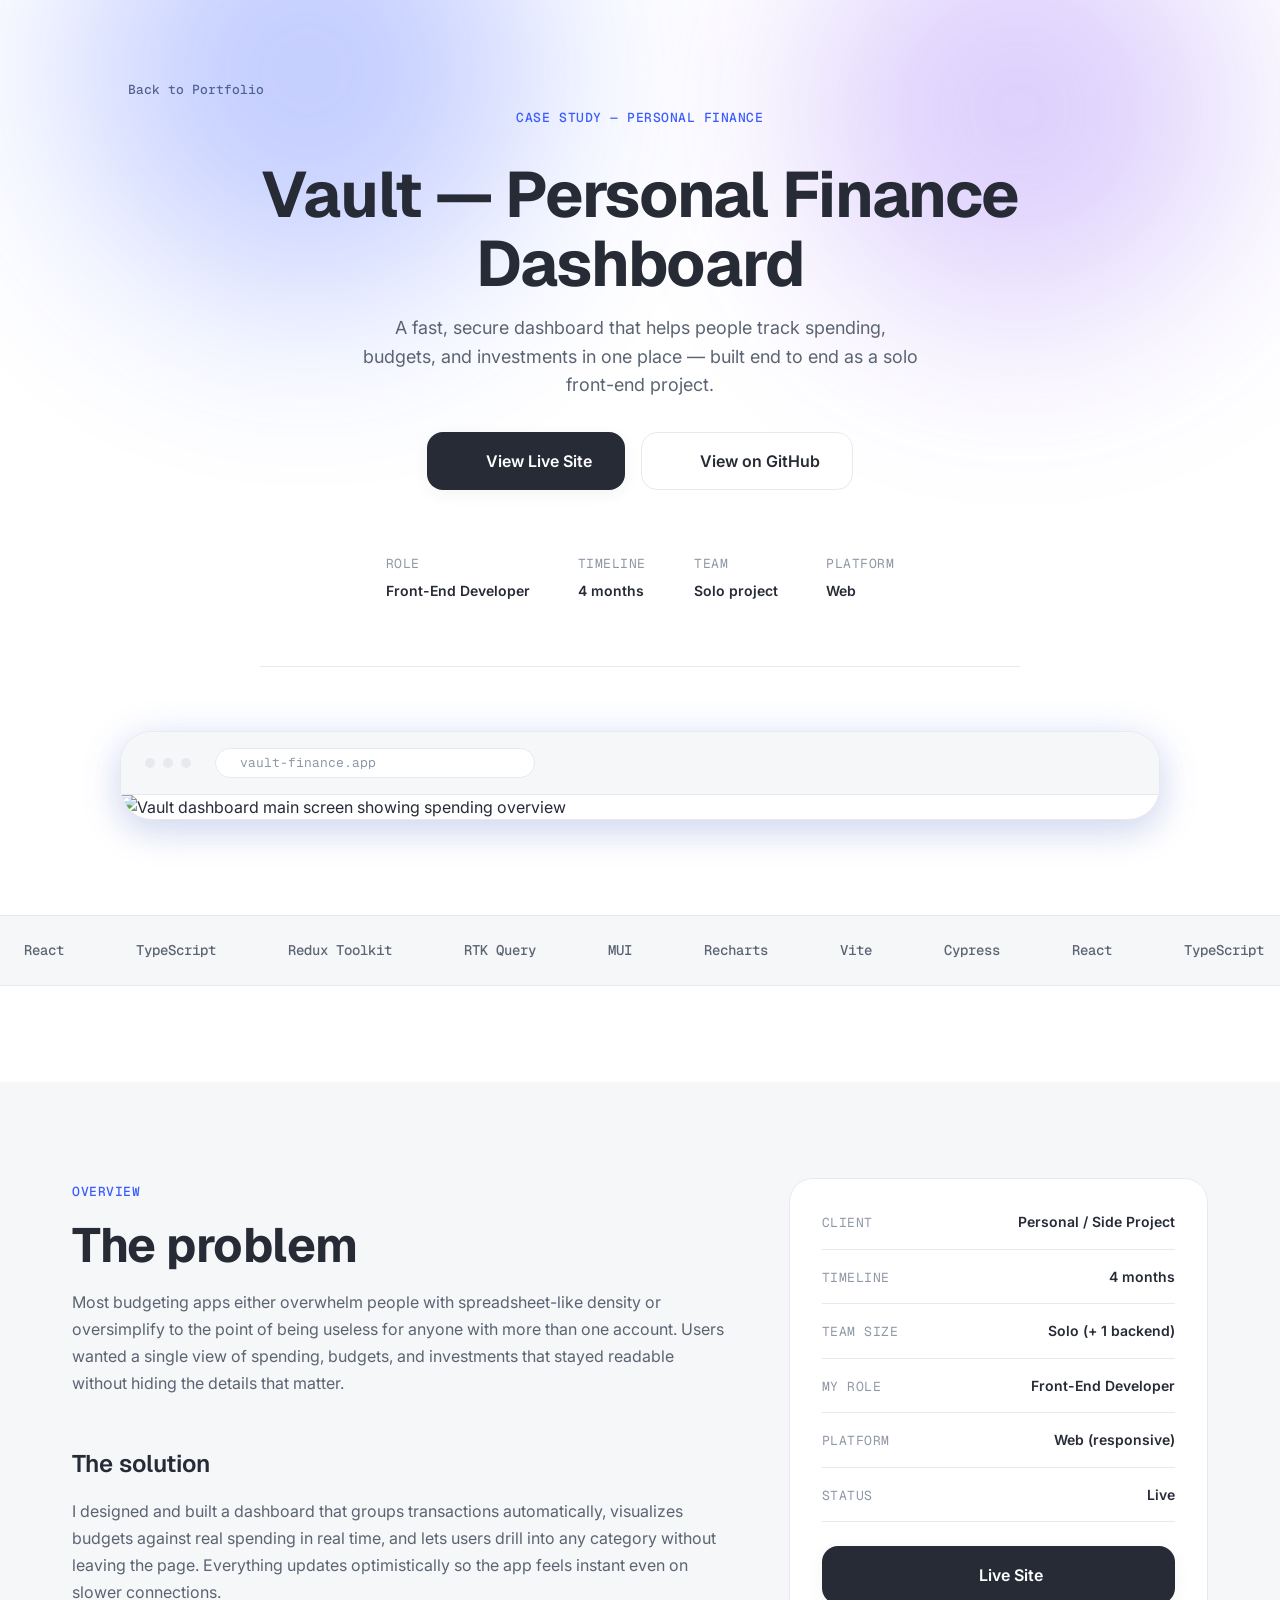
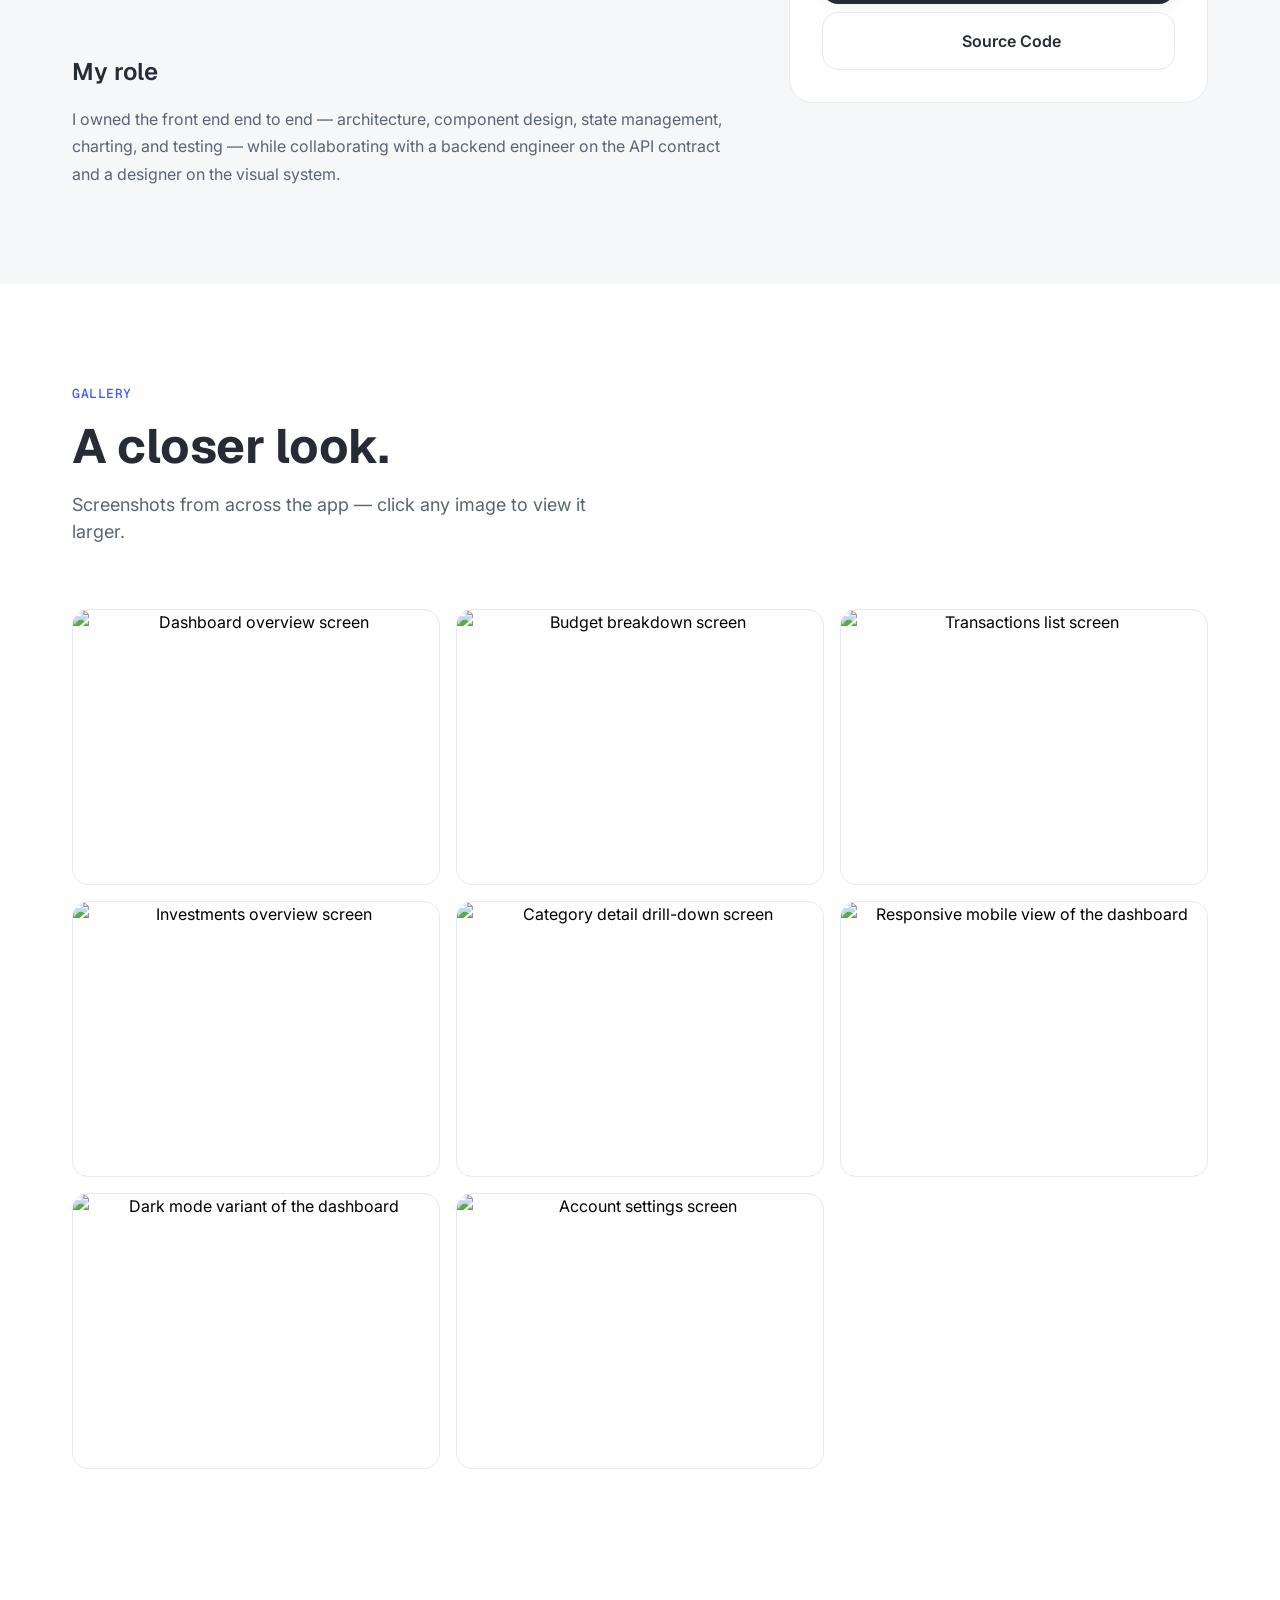
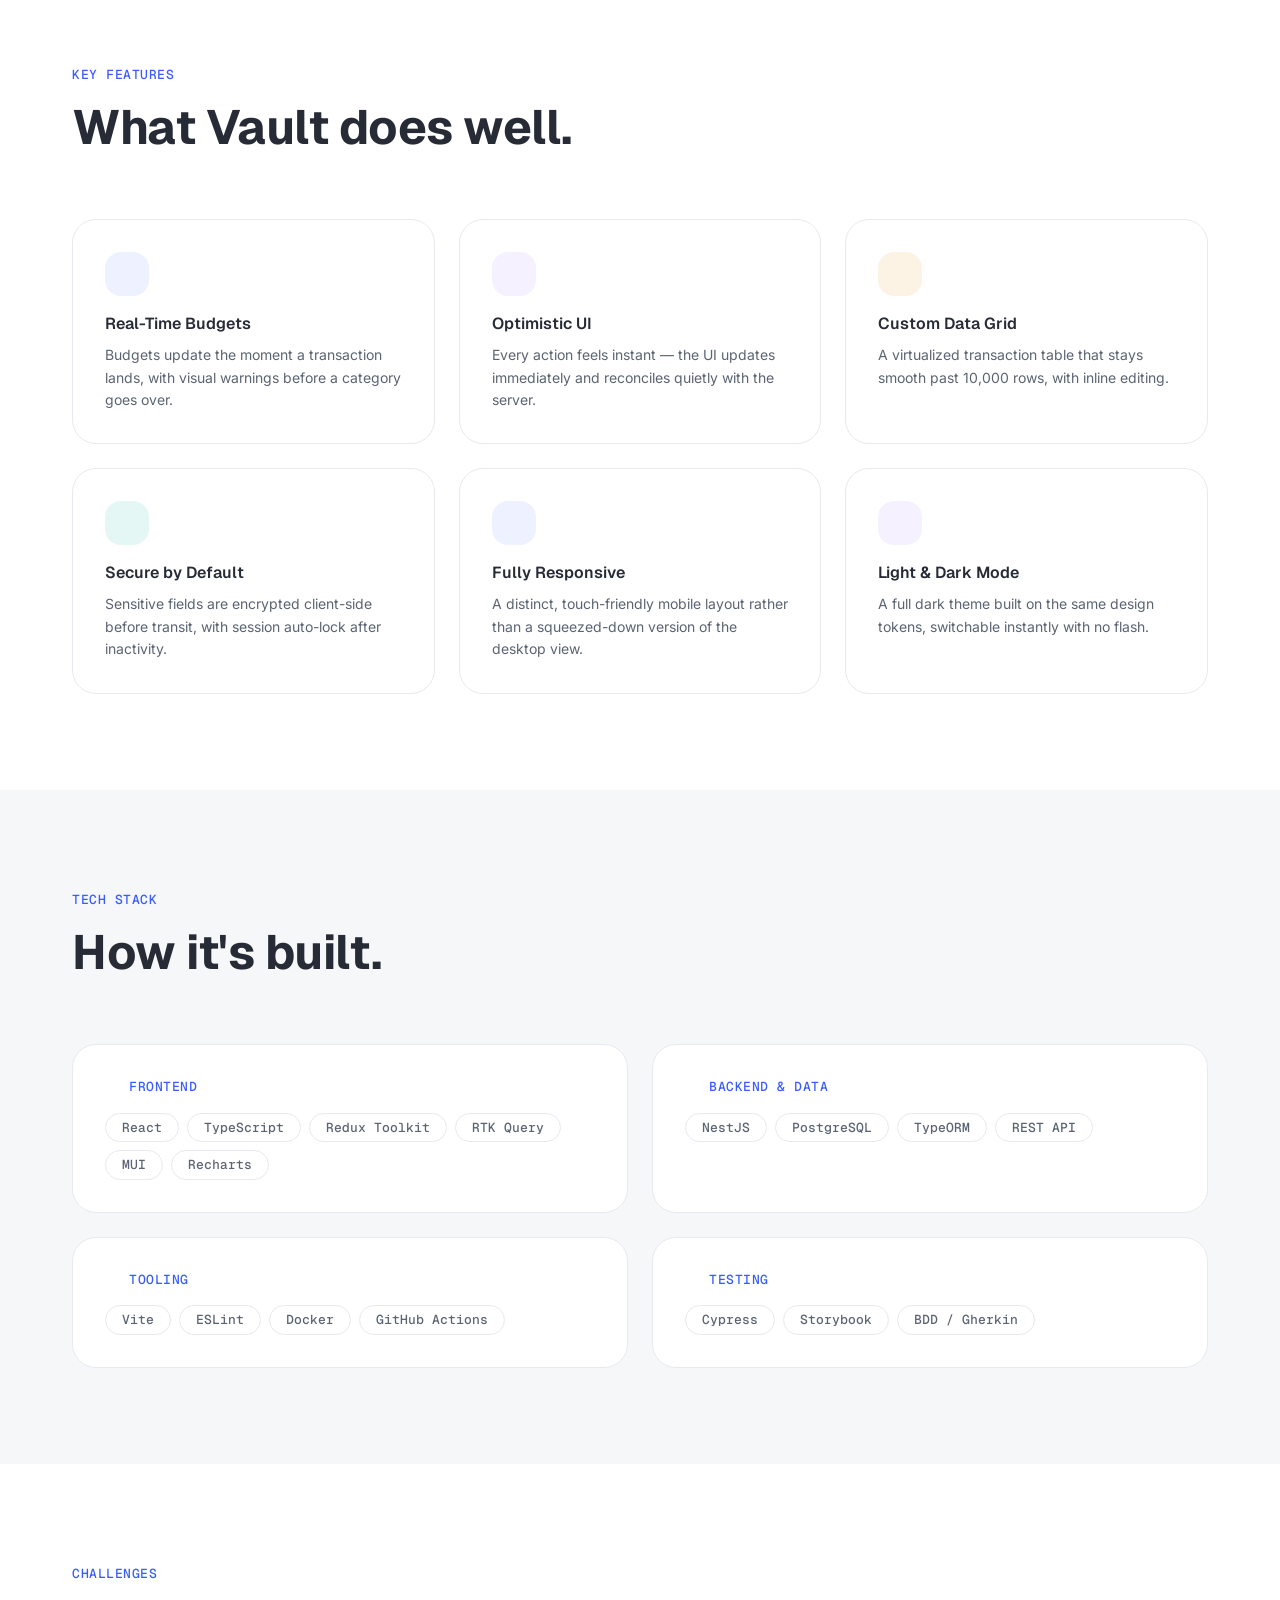
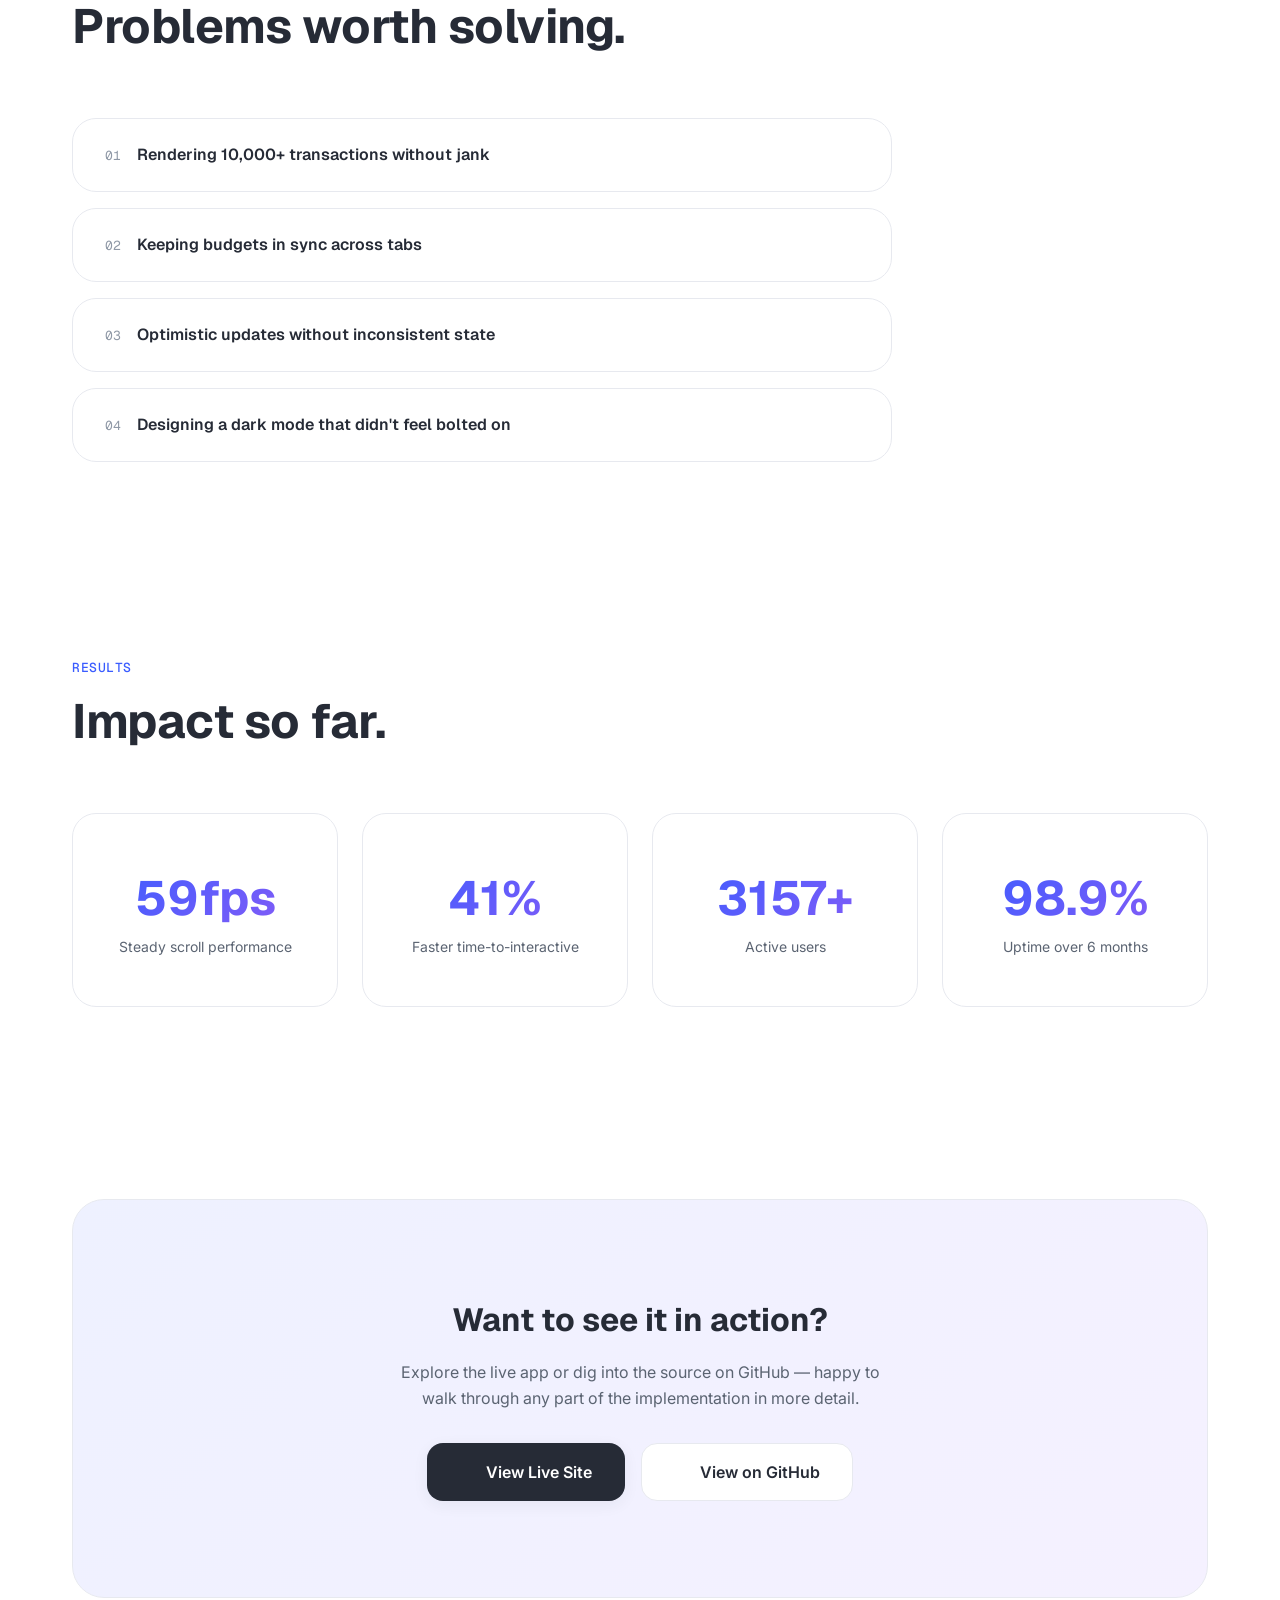
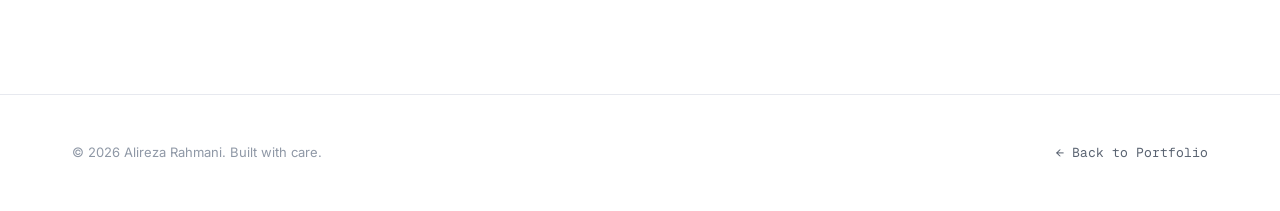
==== commit 468fa277: "format new files" ====
--- a/project.html
+++ b/project.html
@@ -1,666 +1,742 @@
-<!DOCTYPE html>
+<!doctype html>
 <html lang="en">
-<head>
-  <meta charset="UTF-8" />
-  <meta name="viewport" content="width=device-width, initial-scale=1.0" />
-  <title>Vault — Personal Finance Dashboard | Alireza Rahmani</title>
-  <meta name="description" content="Case study: Vault, a personal finance dashboard built with React, TypeScript, and Redux Toolkit." />
-
-  <link rel="preconnect" href="https://fonts.googleapis.com" />
-  <link rel="preconnect" href="https://fonts.gstatic.com" crossorigin />
-  <link href="https://fonts.googleapis.com/css2?family=Geist:wght@500;600;700&family=Geist+Mono:wght@400;500&family=Inter:wght@400;500;600&display=swap" rel="stylesheet" />
-
-  <script src="https://unpkg.com/lucide@latest/dist/umd/lucide.min.js" defer></script>
-
-  <link rel="stylesheet" href="project.css" />
-</head>
-<body>
-
-  <!-- ============ BACK NAV ============ -->
-  <div class="back-nav-wrap">
-    <div class="container">
-      <a href="index.html" class="back-nav">
-        <i data-lucide="arrow-left" aria-hidden="true"></i>
-        Back to Portfolio
-      </a>
-    </div>
-  </div>
-
-  <main>
-
-    <!-- ============ PROJECT HERO ============ -->
-    <section class="project-hero" id="hero">
-      <div class="project-hero__background" aria-hidden="true">
-        <div class="project-hero__glow project-hero__glow--blue"></div>
-        <div class="project-hero__glow project-hero__glow--purple"></div>
-      </div>
-
-      <div class="container">
-        <div class="project-hero__container reveal">
-          <span class="eyebrow">Case Study — Personal Finance</span>
-          <h1 class="project-hero__title">Vault — Personal Finance Dashboard</h1>
-          <p class="project-hero__tagline">
-            A fast, secure dashboard that helps people track spending, budgets, and
-            investments in one place — built end to end as a solo front-end project.
-          </p>
-
-          <div class="project-hero__actions">
-            <a href="#" class="btn btn--primary">
-              <i data-lucide="external-link" aria-hidden="true"></i>
-              View Live Site
-            </a>
-            <a href="#" class="btn btn--secondary">
-              <i data-lucide="github" aria-hidden="true"></i>
-              View on GitHub
-            </a>
-          </div>
-
-          <div class="project-hero__meta">
-            <div class="project-hero__meta-item">
-              <span class="project-hero__meta-label">Role</span>
-              <span class="project-hero__meta-value">Front-End Developer</span>
-            </div>
-            <div class="project-hero__meta-item">
-              <span class="project-hero__meta-label">Timeline</span>
-              <span class="project-hero__meta-value">4 months</span>
-            </div>
-            <div class="project-hero__meta-item">
-              <span class="project-hero__meta-label">Team</span>
-              <span class="project-hero__meta-value">Solo project</span>
-            </div>
-            <div class="project-hero__meta-item">
-              <span class="project-hero__meta-label">Platform</span>
-              <span class="project-hero__meta-value">Web</span>
-            </div>
-          </div>
-        </div>
-
-        <div class="project-hero__showcase reveal">
-          <div class="browser-frame" id="tiltFrame">
-            <div class="browser-frame__bar">
-              <span class="browser-frame__dot"></span>
-              <span class="browser-frame__dot"></span>
-              <span class="browser-frame__dot"></span>
-              <span class="browser-frame__url">vault-finance.app</span>
-            </div>
-            <img src="https://placehold.co/1400x820/EEF1FF/3A5CFF?text=Vault+Dashboard" alt="Vault dashboard main screen showing spending overview" />
-          </div>
-        </div>
-      </div>
-
-      <!-- "Built with" ticker -->
-      <div class="marquee" aria-hidden="true">
-        <div class="marquee__track">
-          <span class="marquee__item"><i data-lucide="code-2"></i>React</span>
-          <span class="marquee__item"><i data-lucide="code-2"></i>TypeScript</span>
-          <span class="marquee__item"><i data-lucide="code-2"></i>Redux Toolkit</span>
-          <span class="marquee__item"><i data-lucide="code-2"></i>RTK Query</span>
-          <span class="marquee__item"><i data-lucide="code-2"></i>MUI</span>
-          <span class="marquee__item"><i data-lucide="code-2"></i>Recharts</span>
-          <span class="marquee__item"><i data-lucide="code-2"></i>Vite</span>
-          <span class="marquee__item"><i data-lucide="code-2"></i>Cypress</span>
-          <!-- duplicated once for a seamless loop -->
-          <span class="marquee__item"><i data-lucide="code-2"></i>React</span>
-          <span class="marquee__item"><i data-lucide="code-2"></i>TypeScript</span>
-          <span class="marquee__item"><i data-lucide="code-2"></i>Redux Toolkit</span>
-          <span class="marquee__item"><i data-lucide="code-2"></i>RTK Query</span>
-          <span class="marquee__item"><i data-lucide="code-2"></i>MUI</span>
-          <span class="marquee__item"><i data-lucide="code-2"></i>Recharts</span>
-          <span class="marquee__item"><i data-lucide="code-2"></i>Vite</span>
-          <span class="marquee__item"><i data-lucide="code-2"></i>Cypress</span>
-        </div>
-      </div>
-    </section>
-
-    <!-- ============ OVERVIEW ============ -->
-    <section class="overview" id="overview">
-      <div class="container">
-        <div class="overview__grid">
-          <div class="overview__text reveal">
-            <div class="overview__block">
-              <span class="eyebrow">Overview</span>
-              <h2 class="section-title">The problem</h2>
-              <p class="overview__block-text" style="margin-top: 16px;">
-                Most budgeting apps either overwhelm people with spreadsheet-like density
-                or oversimplify to the point of being useless for anyone with more than
-                one account. Users wanted a single view of spending, budgets, and
-                investments that stayed readable without hiding the details that matter.
-              </p>
-            </div>
-
-            <div class="overview__block">
-              <h3 class="overview__block-title">The solution</h3>
-              <p class="overview__block-text">
-                I designed and built a dashboard that groups transactions automatically,
-                visualizes budgets against real spending in real time, and lets users drill
-                into any category without leaving the page. Everything updates optimistically
-                so the app feels instant even on slower connections.
-              </p>
-            </div>
-
-            <div class="overview__block">
-              <h3 class="overview__block-title">My role</h3>
-              <p class="overview__block-text">
-                I owned the front end end to end — architecture, component design, state
-                management, charting, and testing — while collaborating with a backend
-                engineer on the API contract and a designer on the visual system.
-              </p>
-            </div>
-          </div>
-
-          <aside class="quick-facts reveal">
-            <div class="quick-facts__row">
-              <span class="quick-facts__label">Client</span>
-              <span class="quick-facts__value">Personal / Side Project</span>
-            </div>
-            <div class="quick-facts__row">
-              <span class="quick-facts__label">Timeline</span>
-              <span class="quick-facts__value">4 months</span>
-            </div>
-            <div class="quick-facts__row">
-              <span class="quick-facts__label">Team Size</span>
-              <span class="quick-facts__value">Solo (+ 1 backend)</span>
-            </div>
-            <div class="quick-facts__row">
-              <span class="quick-facts__label">My Role</span>
-              <span class="quick-facts__value">Front-End Developer</span>
-            </div>
-            <div class="quick-facts__row">
-              <span class="quick-facts__label">Platform</span>
-              <span class="quick-facts__value">Web (responsive)</span>
-            </div>
-            <div class="quick-facts__row">
-              <span class="quick-facts__label">Status</span>
-              <span class="quick-facts__value">Live</span>
-            </div>
-
-            <div class="quick-facts__links">
-              <a href="#" class="btn btn--primary">
-                <i data-lucide="external-link" aria-hidden="true"></i>
-                Live Site
-              </a>
-              <a href="#" class="btn btn--secondary">
-                <i data-lucide="github" aria-hidden="true"></i>
-                Source Code
-              </a>
-            </div>
-          </aside>
-        </div>
-      </div>
-    </section>
-
-    <!-- ============ GALLERY ============ -->
-    <section class="gallery" id="gallery">
-      <div class="container">
-        <div class="section-header reveal">
-          <span class="eyebrow">Gallery</span>
-          <h2 class="section-title">A closer look.</h2>
-          <p class="section-subtitle">Screenshots from across the app — click any image to view it larger.</p>
-        </div>
-
-        <div class="gallery-grid" id="galleryGrid">
-          <button type="button" class="gallery-item reveal" data-full="https://placehold.co/1400x900/EEF1FF/3A5CFF?text=Dashboard+Overview">
-            <img src="https://placehold.co/700x520/EEF1FF/3A5CFF?text=Dashboard+Overview" alt="Dashboard overview screen" />
-            <span class="gallery-item__icon"><i data-lucide="maximize-2" aria-hidden="true"></i></span>
-          </button>
-          <button type="button" class="gallery-item reveal" data-full="https://placehold.co/1400x900/F5F1FF/8B5CF6?text=Budget+Breakdown">
-            <img src="https://placehold.co/700x520/F5F1FF/8B5CF6?text=Budget+Breakdown" alt="Budget breakdown screen" />
-            <span class="gallery-item__icon"><i data-lucide="maximize-2" aria-hidden="true"></i></span>
-          </button>
-          <button type="button" class="gallery-item reveal" data-full="https://placehold.co/1400x900/FDF3E4/E8983D?text=Transactions">
-            <img src="https://placehold.co/700x520/FDF3E4/E8983D?text=Transactions" alt="Transactions list screen" />
-            <span class="gallery-item__icon"><i data-lucide="maximize-2" aria-hidden="true"></i></span>
-          </button>
-          <button type="button" class="gallery-item reveal" data-full="https://placehold.co/1400x900/E4F7F4/2BB8A8?text=Investments">
-            <img src="https://placehold.co/700x520/E4F7F4/2BB8A8?text=Investments" alt="Investments overview screen" />
-            <span class="gallery-item__icon"><i data-lucide="maximize-2" aria-hidden="true"></i></span>
-          </button>
-          <button type="button" class="gallery-item reveal" data-full="https://placehold.co/1400x900/EEF1FF/3A5CFF?text=Category+Detail">
-            <img src="https://placehold.co/700x520/EEF1FF/3A5CFF?text=Category+Detail" alt="Category detail drill-down screen" />
-            <span class="gallery-item__icon"><i data-lucide="maximize-2" aria-hidden="true"></i></span>
-          </button>
-          <button type="button" class="gallery-item reveal" data-full="https://placehold.co/1400x900/F5F1FF/8B5CF6?text=Mobile+View">
-            <img src="https://placehold.co/700x520/F5F1FF/8B5CF6?text=Mobile+View" alt="Responsive mobile view of the dashboard" />
-            <span class="gallery-item__icon"><i data-lucide="maximize-2" aria-hidden="true"></i></span>
-          </button>
-          <button type="button" class="gallery-item reveal" data-full="https://placehold.co/1400x900/FDF3E4/E8983D?text=Dark+Mode">
-            <img src="https://placehold.co/700x520/FDF3E4/E8983D?text=Dark+Mode" alt="Dark mode variant of the dashboard" />
-            <span class="gallery-item__icon"><i data-lucide="maximize-2" aria-hidden="true"></i></span>
-          </button>
-          <button type="button" class="gallery-item reveal" data-full="https://placehold.co/1400x900/E4F7F4/2BB8A8?text=Settings">
-            <img src="https://placehold.co/700x520/E4F7F4/2BB8A8?text=Settings" alt="Account settings screen" />
-            <span class="gallery-item__icon"><i data-lucide="maximize-2" aria-hidden="true"></i></span>
-          </button>
-        </div>
-      </div>
-    </section>
-
-    <!-- ============ FEATURES ============ -->
-    <section class="features" id="features">
-      <div class="container">
-        <div class="section-header reveal">
-          <span class="eyebrow">Key Features</span>
-          <h2 class="section-title">What Vault does well.</h2>
-        </div>
-
-        <div class="features-grid">
-          <div class="feature-card reveal">
-            <span class="icon-chip icon-chip--blue"><i data-lucide="pie-chart" aria-hidden="true"></i></span>
-            <h3 class="feature-card__title">Real-Time Budgets</h3>
-            <p class="feature-card__text">Budgets update the moment a transaction lands, with visual warnings before a category goes over.</p>
-          </div>
-          <div class="feature-card reveal">
-            <span class="icon-chip icon-chip--purple"><i data-lucide="zap" aria-hidden="true"></i></span>
-            <h3 class="feature-card__title">Optimistic UI</h3>
-            <p class="feature-card__text">Every action feels instant — the UI updates immediately and reconciles quietly with the server.</p>
-          </div>
-          <div class="feature-card reveal">
-            <span class="icon-chip icon-chip--amber"><i data-lucide="layout-grid" aria-hidden="true"></i></span>
-            <h3 class="feature-card__title">Custom Data Grid</h3>
-            <p class="feature-card__text">A virtualized transaction table that stays smooth past 10,000 rows, with inline editing.</p>
-          </div>
-          <div class="feature-card reveal">
-            <span class="icon-chip icon-chip--teal"><i data-lucide="shield-check" aria-hidden="true"></i></span>
-            <h3 class="feature-card__title">Secure by Default</h3>
-            <p class="feature-card__text">Sensitive fields are encrypted client-side before transit, with session auto-lock after inactivity.</p>
-          </div>
-          <div class="feature-card reveal">
-            <span class="icon-chip icon-chip--blue"><i data-lucide="smartphone" aria-hidden="true"></i></span>
-            <h3 class="feature-card__title">Fully Responsive</h3>
-            <p class="feature-card__text">A distinct, touch-friendly mobile layout rather than a squeezed-down version of the desktop view.</p>
-          </div>
-          <div class="feature-card reveal">
-            <span class="icon-chip icon-chip--purple"><i data-lucide="moon" aria-hidden="true"></i></span>
-            <h3 class="feature-card__title">Light &amp; Dark Mode</h3>
-            <p class="feature-card__text">A full dark theme built on the same design tokens, switchable instantly with no flash.</p>
-          </div>
-        </div>
-      </div>
-    </section>
-
-    <!-- ============ TECH STACK ============ -->
-    <section class="tech-stack" id="tech-stack">
-      <div class="container">
-        <div class="section-header reveal">
-          <span class="eyebrow">Tech Stack</span>
-          <h2 class="section-title">How it's built.</h2>
-        </div>
-
-        <div class="tech-groups">
-          <div class="tech-group reveal">
-            <span class="tech-group__title"><i data-lucide="monitor" aria-hidden="true"></i>Frontend</span>
-            <ul class="badge-list">
-              <li class="badge badge--tag">React</li>
-              <li class="badge badge--tag">TypeScript</li>
-              <li class="badge badge--tag">Redux Toolkit</li>
-              <li class="badge badge--tag">RTK Query</li>
-              <li class="badge badge--tag">MUI</li>
-              <li class="badge badge--tag">Recharts</li>
-            </ul>
-          </div>
-          <div class="tech-group reveal">
-            <span class="tech-group__title"><i data-lucide="server" aria-hidden="true"></i>Backend &amp; Data</span>
-            <ul class="badge-list">
-              <li class="badge badge--tag">NestJS</li>
-              <li class="badge badge--tag">PostgreSQL</li>
-              <li class="badge badge--tag">TypeORM</li>
-              <li class="badge badge--tag">REST API</li>
-            </ul>
-          </div>
-          <div class="tech-group reveal">
-            <span class="tech-group__title"><i data-lucide="hammer" aria-hidden="true"></i>Tooling</span>
-            <ul class="badge-list">
-              <li class="badge badge--tag">Vite</li>
-              <li class="badge badge--tag">ESLint</li>
-              <li class="badge badge--tag">Docker</li>
-              <li class="badge badge--tag">GitHub Actions</li>
-            </ul>
-          </div>
-          <div class="tech-group reveal">
-            <span class="tech-group__title"><i data-lucide="flask-conical" aria-hidden="true"></i>Testing</span>
-            <ul class="badge-list">
-              <li class="badge badge--tag">Cypress</li>
-              <li class="badge badge--tag">Storybook</li>
-              <li class="badge badge--tag">BDD / Gherkin</li>
-            </ul>
-          </div>
-        </div>
-      </div>
-    </section>
-
-    <!-- ============ CHALLENGES & SOLUTIONS ============ -->
-    <section class="challenges" id="challenges">
-      <div class="container">
-        <div class="section-header reveal">
-          <span class="eyebrow">Challenges</span>
-          <h2 class="section-title">Problems worth solving.</h2>
-        </div>
-
-        <div class="challenges-list">
-          <div class="accordion-item reveal">
-            <button type="button" class="accordion-item__header" aria-expanded="false" aria-controls="ch-1-body">
-              <span class="accordion-item__header-left">
-                <span class="accordion-item__index">01</span>
-                <span class="accordion-item__title">Rendering 10,000+ transactions without jank</span>
-              </span>
-              <i data-lucide="chevron-down" class="accordion-item__chevron" aria-hidden="true"></i>
-            </button>
-            <div class="accordion-item__body" id="ch-1-body">
-              <div class="accordion-item__body-inner">
-                <p class="accordion-item__content">
-                  Early builds of the transaction table dropped frames past a few thousand
-                  rows. I rebuilt it as a virtualized grid that only renders visible rows,
-                  combined with memoized row components, which brought scroll performance
-                  back to a consistent 60fps regardless of dataset size.
-                </p>
-              </div>
-            </div>
-          </div>
-
-          <div class="accordion-item reveal">
-            <button type="button" class="accordion-item__header" aria-expanded="false" aria-controls="ch-2-body">
-              <span class="accordion-item__header-left">
-                <span class="accordion-item__index">02</span>
-                <span class="accordion-item__title">Keeping budgets in sync across tabs</span>
-              </span>
-              <i data-lucide="chevron-down" class="accordion-item__chevron" aria-hidden="true"></i>
-            </button>
-            <div class="accordion-item__body" id="ch-2-body">
-              <div class="accordion-item__body-inner">
-                <p class="accordion-item__content">
-                  Users often had the app open in multiple tabs, which caused budget totals
-                  to drift out of sync. I introduced a BroadcastChannel-based store sync so
-                  state updates in one tab propagate to every other open tab instantly.
-                </p>
-              </div>
-            </div>
-          </div>
-
-          <div class="accordion-item reveal">
-            <button type="button" class="accordion-item__header" aria-expanded="false" aria-controls="ch-3-body">
-              <span class="accordion-item__header-left">
-                <span class="accordion-item__index">03</span>
-                <span class="accordion-item__title">Optimistic updates without inconsistent state</span>
-              </span>
-              <i data-lucide="chevron-down" class="accordion-item__chevron" aria-hidden="true"></i>
-            </button>
-            <div class="accordion-item__body" id="ch-3-body">
-              <div class="accordion-item__body-inner">
-                <p class="accordion-item__content">
-                  Optimistic UI made the app feel fast, but failed requests occasionally left
-                  the UI out of sync with the server. I standardized rollback logic in RTK
-                  Query's cache lifecycle so every mutation cleanly reverts on failure.
-                </p>
-              </div>
-            </div>
-          </div>
-
-          <div class="accordion-item reveal">
-            <button type="button" class="accordion-item__header" aria-expanded="false" aria-controls="ch-4-body">
-              <span class="accordion-item__header-left">
-                <span class="accordion-item__index">04</span>
-                <span class="accordion-item__title">Designing a dark mode that didn't feel bolted on</span>
-              </span>
-              <i data-lucide="chevron-down" class="accordion-item__chevron" aria-hidden="true"></i>
-            </button>
-            <div class="accordion-item__body" id="ch-4-body">
-              <div class="accordion-item__body-inner">
-                <p class="accordion-item__content">
-                  Rather than inverting colors, I rebuilt the palette around semantic design
-                  tokens so light and dark mode share the same component code and switch
-                  instantly with no flash of unstyled content on load.
-                </p>
-              </div>
-            </div>
-          </div>
-        </div>
-      </div>
-    </section>
-
-    <!-- ============ RESULTS / IMPACT ============ -->
-    <section class="results" id="results">
-      <div class="container">
-        <div class="section-header reveal">
-          <span class="eyebrow">Results</span>
-          <h2 class="section-title">Impact so far.</h2>
-        </div>
-
-        <div class="results-grid">
-          <div class="result-card reveal">
-            <span class="result-card__number" data-count-to="60" data-suffix="fps">0fps</span>
-            <span class="result-card__label">Steady scroll performance</span>
-          </div>
-          <div class="result-card reveal">
-            <span class="result-card__number" data-count-to="42" data-suffix="%">0%</span>
-            <span class="result-card__label">Faster time-to-interactive</span>
-          </div>
-          <div class="result-card reveal">
-            <span class="result-card__number" data-count-to="3200" data-suffix="+">0+</span>
-            <span class="result-card__label">Active users</span>
-          </div>
-          <div class="result-card reveal">
-            <span class="result-card__number" data-count-to="99" data-suffix=".9%">0%</span>
-            <span class="result-card__label">Uptime over 6 months</span>
-          </div>
-        </div>
-      </div>
-    </section>
-
-    <!-- ============ CTA ============ -->
-    <section class="cta-section" id="cta">
-      <div class="container">
-        <div class="project-cta reveal">
-          <h2 class="project-cta__title">Want to see it in action?</h2>
-          <p class="project-cta__text">
-            Explore the live app or dig into the source on GitHub — happy to walk through
-            any part of the implementation in more detail.
-          </p>
-          <div class="project-cta__actions">
-            <a href="#" class="btn btn--primary">
-              <i data-lucide="external-link" aria-hidden="true"></i>
-              View Live Site
-            </a>
-            <a href="#" class="btn btn--secondary">
-              <i data-lucide="github" aria-hidden="true"></i>
-              View on GitHub
-            </a>
-          </div>
-        </div>
-      </div>
-    </section>
-
-  </main>
-
-  <footer class="footer">
-    <div class="container footer__container">
-      <p class="footer__copy">© 2026 Alireza Rahmani. Built with care.</p>
-      <a href="index.html" class="footer__back">← Back to Portfolio</a>
-    </div>
-  </footer>
-
-  <!-- ============ LIGHTBOX (populated by JS) ============ -->
-  <div class="lightbox" id="lightbox" role="dialog" aria-modal="true" aria-label="Screenshot viewer">
-    <button type="button" class="lightbox__btn lightbox__close" id="lightboxClose" aria-label="Close">
-      <i data-lucide="x" aria-hidden="true"></i>
-    </button>
-    <button type="button" class="lightbox__btn lightbox__prev" id="lightboxPrev" aria-label="Previous image">
-      <i data-lucide="chevron-left" aria-hidden="true"></i>
-    </button>
-    <button type="button" class="lightbox__btn lightbox__next" id="lightboxNext" aria-label="Next image">
-      <i data-lucide="chevron-right" aria-hidden="true"></i>
-    </button>
-    <figure class="lightbox__figure">
-      <img class="lightbox__image" id="lightboxImage" src="" alt="" />
-      <figcaption class="lightbox__counter" id="lightboxCounter"></figcaption>
-    </figure>
-  </div>
-
-  <script>
-    document.addEventListener('DOMContentLoaded', function () {
-      if (window.lucide) lucide.createIcons();
-
-      var prefersReducedMotion = window.matchMedia('(prefers-reduced-motion: reduce)').matches;
-
-      // ---------------------------------------------------------
-      // Scroll reveal
-      // ---------------------------------------------------------
-      var revealEls = document.querySelectorAll('.reveal');
-
-      if (prefersReducedMotion || !('IntersectionObserver' in window)) {
-        revealEls.forEach(function (el) { el.classList.add('is-visible'); });
-      } else {
-        var revealObserver = new IntersectionObserver(function (entries) {
-          entries.forEach(function (entry) {
-            if (entry.isIntersecting) {
-              entry.target.classList.add('is-visible');
-              revealObserver.unobserve(entry.target);
-            }
-          });
-        }, { threshold: 0.15, rootMargin: '0px 0px -60px 0px' });
-
-        revealEls.forEach(function (el) { revealObserver.observe(el); });
-      }
-
-      // ---------------------------------------------------------
-      // Hero showcase tilt (pointer devices only, respects reduced motion)
-      // ---------------------------------------------------------
-      var tiltFrame = document.getElementById('tiltFrame');
-      var supportsHover = window.matchMedia('(hover: hover)').matches;
-
-      if (tiltFrame && supportsHover && !prefersReducedMotion) {
-        tiltFrame.addEventListener('mousemove', function (e) {
-          var rect = tiltFrame.getBoundingClientRect();
-          var x = (e.clientX - rect.left) / rect.width - 0.5;
-          var y = (e.clientY - rect.top) / rect.height - 0.5;
-          tiltFrame.style.transform =
-            'perspective(1200px) rotateX(' + (y * -6) + 'deg) rotateY(' + (x * 6) + 'deg)';
-        });
-
-        tiltFrame.addEventListener('mouseleave', function () {
-          tiltFrame.style.transform = 'perspective(1200px) rotateX(0deg) rotateY(0deg)';
-        });
-      }
-
-      // ---------------------------------------------------------
-      // Gallery lightbox
-      // ---------------------------------------------------------
-      var galleryItems = Array.prototype.slice.call(document.querySelectorAll('.gallery-item'));
-      var lightbox = document.getElementById('lightbox');
-      var lightboxImage = document.getElementById('lightboxImage');
-      var lightboxCounter = document.getElementById('lightboxCounter');
-      var currentIndex = 0;
-
-      function openLightbox(index) {
-        currentIndex = index;
-        updateLightboxImage();
-        lightbox.classList.add('is-open');
-        document.body.style.overflow = 'hidden';
-      }
-
-      function closeLightbox() {
-        lightbox.classList.remove('is-open');
-        document.body.style.overflow = '';
-      }
-
-      function updateLightboxImage() {
-        var item = galleryItems[currentIndex];
-        var full = item.getAttribute('data-full');
-        var alt = item.querySelector('img').getAttribute('alt');
-        lightboxImage.src = full;
-        lightboxImage.alt = alt;
-        lightboxCounter.textContent = (currentIndex + 1) + ' / ' + galleryItems.length;
-      }
-
-      function showNext() {
-        currentIndex = (currentIndex + 1) % galleryItems.length;
-        updateLightboxImage();
-      }
-
-      function showPrev() {
-        currentIndex = (currentIndex - 1 + galleryItems.length) % galleryItems.length;
-        updateLightboxImage();
-      }
-
-      galleryItems.forEach(function (item, index) {
-        item.addEventListener('click', function () { openLightbox(index); });
-      });
-
-      document.getElementById('lightboxClose').addEventListener('click', closeLightbox);
-      document.getElementById('lightboxNext').addEventListener('click', showNext);
-      document.getElementById('lightboxPrev').addEventListener('click', showPrev);
-
-      lightbox.addEventListener('click', function (e) {
-        if (e.target === lightbox) closeLightbox();
-      });
-
-      document.addEventListener('keydown', function (e) {
-        if (!lightbox.classList.contains('is-open')) return;
-        if (e.key === 'Escape') closeLightbox();
-        if (e.key === 'ArrowRight') showNext();
-        if (e.key === 'ArrowLeft') showPrev();
-      });
-
-      // ---------------------------------------------------------
-      // Accordion (challenges & solutions)
-      // ---------------------------------------------------------
-      document.querySelectorAll('.accordion-item__header').forEach(function (btn) {
-        btn.addEventListener('click', function () {
-          var item = btn.closest('.accordion-item');
-          var expanded = btn.getAttribute('aria-expanded') === 'true';
-          var panel = document.getElementById(btn.getAttribute('aria-controls'));
-
-          btn.setAttribute('aria-expanded', String(!expanded));
-          item.classList.toggle('is-open', !expanded);
-          if (panel) panel.classList.toggle('is-open', !expanded);
-        });
-      });
-
-      // ---------------------------------------------------------
-      // Animated result counters
-      // ---------------------------------------------------------
-      var counters = document.querySelectorAll('.result-card__number');
-
-      function animateCounter(el) {
-        var target = parseFloat(el.getAttribute('data-count-to'));
-        var suffix = el.getAttribute('data-suffix') || '';
-        var isDecimal = target % 1 !== 0;
-
-        if (prefersReducedMotion) {
-          el.textContent = target + suffix;
-          return;
-        }
-
-        var duration = 1400;
-        var start = null;
-
-        function step(timestamp) {
-          if (!start) start = timestamp;
-          var progress = Math.min((timestamp - start) / duration, 1);
-          var eased = 1 - Math.pow(1 - progress, 3); // ease-out-cubic
-          var value = target * eased;
-          el.textContent = (isDecimal ? value.toFixed(1) : Math.round(value)) + suffix;
-          if (progress < 1) requestAnimationFrame(step);
-        }
-
-        requestAnimationFrame(step);
-      }
-
-      if ('IntersectionObserver' in window) {
-        var counterObserver = new IntersectionObserver(function (entries) {
-          entries.forEach(function (entry) {
-            if (entry.isIntersecting) {
-              animateCounter(entry.target);
-              counterObserver.unobserve(entry.target);
-            }
-          });
-        }, { threshold: 0.5 });
-
-        counters.forEach(function (el) { counterObserver.observe(el); });
-      } else {
-        counters.forEach(animateCounter);
-      }
-    });
-  </script>
-
-</body>
+	<head>
+		<meta charset="UTF-8" />
+		<meta name="viewport" content="width=device-width, initial-scale=1.0" />
+		<title>Vault — Personal Finance Dashboard | Alireza Rahmani</title>
+		<meta
+			name="description"
+			content="Case study: Vault, a personal finance dashboard built with React, TypeScript, and Redux Toolkit."
+		/>
+
+		<link rel="preconnect" href="https://fonts.googleapis.com" />
+		<link rel="preconnect" href="https://fonts.gstatic.com" crossorigin />
+		<link
+			href="https://fonts.googleapis.com/css2?family=Geist:wght@500;600;700&family=Geist+Mono:wght@400;500&family=Inter:wght@400;500;600&display=swap"
+			rel="stylesheet"
+		/>
+
+		<script src="https://unpkg.com/lucide@latest/dist/umd/lucide.min.js" defer></script>
+
+		<link rel="stylesheet" href="project.css" />
+	</head>
+	<body>
+		<!-- ============ BACK NAV ============ -->
+
+		<main>
+			<!-- ============ PROJECT HERO ============ -->
+			<section class="project-hero" id="hero">
+				<div class="project-hero__background" aria-hidden="true">
+					<div class="project-hero__glow project-hero__glow--blue"></div>
+					<div class="project-hero__glow project-hero__glow--purple"></div>
+				</div>
+
+				<div class="container">
+					<div class="back-nav-wrap">
+						<div class="container">
+							<a href="index.html" class="back-nav">
+								<i data-lucide="arrow-left" aria-hidden="true"></i>
+								Back to Portfolio
+							</a>
+						</div>
+					</div>
+					<div class="project-hero__container reveal">
+						<span class="eyebrow">Case Study — Personal Finance</span>
+						<h1 class="project-hero__title">Vault — Personal Finance Dashboard</h1>
+						<p class="project-hero__tagline">
+							A fast, secure dashboard that helps people track spending, budgets, and investments in one place — built
+							end to end as a solo front-end project.
+						</p>
+
+						<div class="project-hero__actions">
+							<a href="#" class="btn btn--primary">
+								<i data-lucide="external-link" aria-hidden="true"></i>
+								View Live Site
+							</a>
+							<a href="#" class="btn btn--secondary">
+								<i data-lucide="github" aria-hidden="true"></i>
+								View on GitHub
+							</a>
+						</div>
+
+						<div class="project-hero__meta">
+							<div class="project-hero__meta-item">
+								<span class="project-hero__meta-label">Role</span>
+								<span class="project-hero__meta-value">Front-End Developer</span>
+							</div>
+							<div class="project-hero__meta-item">
+								<span class="project-hero__meta-label">Timeline</span>
+								<span class="project-hero__meta-value">4 months</span>
+							</div>
+							<div class="project-hero__meta-item">
+								<span class="project-hero__meta-label">Team</span>
+								<span class="project-hero__meta-value">Solo project</span>
+							</div>
+							<div class="project-hero__meta-item">
+								<span class="project-hero__meta-label">Platform</span>
+								<span class="project-hero__meta-value">Web</span>
+							</div>
+						</div>
+					</div>
+
+					<div class="project-hero__showcase reveal">
+						<div class="browser-frame" id="tiltFrame">
+							<div class="browser-frame__bar">
+								<span class="browser-frame__dot"></span>
+								<span class="browser-frame__dot"></span>
+								<span class="browser-frame__dot"></span>
+								<span class="browser-frame__url">vault-finance.app</span>
+							</div>
+							<img
+								src="https://placehold.co/1400x820/EEF1FF/3A5CFF?text=Vault+Dashboard"
+								alt="Vault dashboard main screen showing spending overview"
+							/>
+						</div>
+					</div>
+				</div>
+
+				<!-- "Built with" ticker -->
+				<div class="marquee" aria-hidden="true">
+					<div class="marquee__track">
+						<span class="marquee__item"><i data-lucide="code-2"></i>React</span>
+						<span class="marquee__item"><i data-lucide="code-2"></i>TypeScript</span>
+						<span class="marquee__item"><i data-lucide="code-2"></i>Redux Toolkit</span>
+						<span class="marquee__item"><i data-lucide="code-2"></i>RTK Query</span>
+						<span class="marquee__item"><i data-lucide="code-2"></i>MUI</span>
+						<span class="marquee__item"><i data-lucide="code-2"></i>Recharts</span>
+						<span class="marquee__item"><i data-lucide="code-2"></i>Vite</span>
+						<span class="marquee__item"><i data-lucide="code-2"></i>Cypress</span>
+						<!-- duplicated once for a seamless loop -->
+						<span class="marquee__item"><i data-lucide="code-2"></i>React</span>
+						<span class="marquee__item"><i data-lucide="code-2"></i>TypeScript</span>
+						<span class="marquee__item"><i data-lucide="code-2"></i>Redux Toolkit</span>
+						<span class="marquee__item"><i data-lucide="code-2"></i>RTK Query</span>
+						<span class="marquee__item"><i data-lucide="code-2"></i>MUI</span>
+						<span class="marquee__item"><i data-lucide="code-2"></i>Recharts</span>
+						<span class="marquee__item"><i data-lucide="code-2"></i>Vite</span>
+						<span class="marquee__item"><i data-lucide="code-2"></i>Cypress</span>
+					</div>
+				</div>
+			</section>
+
+			<!-- ============ OVERVIEW ============ -->
+			<section class="overview" id="overview">
+				<div class="container">
+					<div class="overview__grid">
+						<div class="overview__text reveal">
+							<div class="overview__block">
+								<span class="eyebrow">Overview</span>
+								<h2 class="section-title">The problem</h2>
+								<p class="overview__block-text" style="margin-top: 16px">
+									Most budgeting apps either overwhelm people with spreadsheet-like density or oversimplify to the point
+									of being useless for anyone with more than one account. Users wanted a single view of spending,
+									budgets, and investments that stayed readable without hiding the details that matter.
+								</p>
+							</div>
+
+							<div class="overview__block">
+								<h3 class="overview__block-title">The solution</h3>
+								<p class="overview__block-text">
+									I designed and built a dashboard that groups transactions automatically, visualizes budgets against
+									real spending in real time, and lets users drill into any category without leaving the page.
+									Everything updates optimistically so the app feels instant even on slower connections.
+								</p>
+							</div>
+
+							<div class="overview__block">
+								<h3 class="overview__block-title">My role</h3>
+								<p class="overview__block-text">
+									I owned the front end end to end — architecture, component design, state management, charting, and
+									testing — while collaborating with a backend engineer on the API contract and a designer on the visual
+									system.
+								</p>
+							</div>
+						</div>
+
+						<aside class="quick-facts reveal">
+							<div class="quick-facts__row">
+								<span class="quick-facts__label">Client</span>
+								<span class="quick-facts__value">Personal / Side Project</span>
+							</div>
+							<div class="quick-facts__row">
+								<span class="quick-facts__label">Timeline</span>
+								<span class="quick-facts__value">4 months</span>
+							</div>
+							<div class="quick-facts__row">
+								<span class="quick-facts__label">Team Size</span>
+								<span class="quick-facts__value">Solo (+ 1 backend)</span>
+							</div>
+							<div class="quick-facts__row">
+								<span class="quick-facts__label">My Role</span>
+								<span class="quick-facts__value">Front-End Developer</span>
+							</div>
+							<div class="quick-facts__row">
+								<span class="quick-facts__label">Platform</span>
+								<span class="quick-facts__value">Web (responsive)</span>
+							</div>
+							<div class="quick-facts__row">
+								<span class="quick-facts__label">Status</span>
+								<span class="quick-facts__value">Live</span>
+							</div>
+
+							<div class="quick-facts__links">
+								<a href="#" class="btn btn--primary">
+									<i data-lucide="external-link" aria-hidden="true"></i>
+									Live Site
+								</a>
+								<a href="#" class="btn btn--secondary">
+									<i data-lucide="github" aria-hidden="true"></i>
+									Source Code
+								</a>
+							</div>
+						</aside>
+					</div>
+				</div>
+			</section>
+
+			<!-- ============ GALLERY ============ -->
+			<section class="gallery" id="gallery">
+				<div class="container">
+					<div class="section-header reveal">
+						<span class="eyebrow">Gallery</span>
+						<h2 class="section-title">A closer look.</h2>
+						<p class="section-subtitle">Screenshots from across the app — click any image to view it larger.</p>
+					</div>
+
+					<div class="gallery-grid" id="galleryGrid">
+						<button
+							type="button"
+							class="gallery-item reveal"
+							data-full="https://placehold.co/1400x900/EEF1FF/3A5CFF?text=Dashboard+Overview"
+						>
+							<img
+								src="https://placehold.co/700x520/EEF1FF/3A5CFF?text=Dashboard+Overview"
+								alt="Dashboard overview screen"
+							/>
+							<span class="gallery-item__icon"><i data-lucide="maximize-2" aria-hidden="true"></i></span>
+						</button>
+						<button
+							type="button"
+							class="gallery-item reveal"
+							data-full="https://placehold.co/1400x900/F5F1FF/8B5CF6?text=Budget+Breakdown"
+						>
+							<img
+								src="https://placehold.co/700x520/F5F1FF/8B5CF6?text=Budget+Breakdown"
+								alt="Budget breakdown screen"
+							/>
+							<span class="gallery-item__icon"><i data-lucide="maximize-2" aria-hidden="true"></i></span>
+						</button>
+						<button
+							type="button"
+							class="gallery-item reveal"
+							data-full="https://placehold.co/1400x900/FDF3E4/E8983D?text=Transactions"
+						>
+							<img src="https://placehold.co/700x520/FDF3E4/E8983D?text=Transactions" alt="Transactions list screen" />
+							<span class="gallery-item__icon"><i data-lucide="maximize-2" aria-hidden="true"></i></span>
+						</button>
+						<button
+							type="button"
+							class="gallery-item reveal"
+							data-full="https://placehold.co/1400x900/E4F7F4/2BB8A8?text=Investments"
+						>
+							<img
+								src="https://placehold.co/700x520/E4F7F4/2BB8A8?text=Investments"
+								alt="Investments overview screen"
+							/>
+							<span class="gallery-item__icon"><i data-lucide="maximize-2" aria-hidden="true"></i></span>
+						</button>
+						<button
+							type="button"
+							class="gallery-item reveal"
+							data-full="https://placehold.co/1400x900/EEF1FF/3A5CFF?text=Category+Detail"
+						>
+							<img
+								src="https://placehold.co/700x520/EEF1FF/3A5CFF?text=Category+Detail"
+								alt="Category detail drill-down screen"
+							/>
+							<span class="gallery-item__icon"><i data-lucide="maximize-2" aria-hidden="true"></i></span>
+						</button>
+						<button
+							type="button"
+							class="gallery-item reveal"
+							data-full="https://placehold.co/1400x900/F5F1FF/8B5CF6?text=Mobile+View"
+						>
+							<img
+								src="https://placehold.co/700x520/F5F1FF/8B5CF6?text=Mobile+View"
+								alt="Responsive mobile view of the dashboard"
+							/>
+							<span class="gallery-item__icon"><i data-lucide="maximize-2" aria-hidden="true"></i></span>
+						</button>
+						<button
+							type="button"
+							class="gallery-item reveal"
+							data-full="https://placehold.co/1400x900/FDF3E4/E8983D?text=Dark+Mode"
+						>
+							<img
+								src="https://placehold.co/700x520/FDF3E4/E8983D?text=Dark+Mode"
+								alt="Dark mode variant of the dashboard"
+							/>
+							<span class="gallery-item__icon"><i data-lucide="maximize-2" aria-hidden="true"></i></span>
+						</button>
+						<button
+							type="button"
+							class="gallery-item reveal"
+							data-full="https://placehold.co/1400x900/E4F7F4/2BB8A8?text=Settings"
+						>
+							<img src="https://placehold.co/700x520/E4F7F4/2BB8A8?text=Settings" alt="Account settings screen" />
+							<span class="gallery-item__icon"><i data-lucide="maximize-2" aria-hidden="true"></i></span>
+						</button>
+					</div>
+				</div>
+			</section>
+
+			<!-- ============ FEATURES ============ -->
+			<section class="features" id="features">
+				<div class="container">
+					<div class="section-header reveal">
+						<span class="eyebrow">Key Features</span>
+						<h2 class="section-title">What Vault does well.</h2>
+					</div>
+
+					<div class="features-grid">
+						<div class="feature-card reveal">
+							<span class="icon-chip icon-chip--blue"><i data-lucide="pie-chart" aria-hidden="true"></i></span>
+							<h3 class="feature-card__title">Real-Time Budgets</h3>
+							<p class="feature-card__text">
+								Budgets update the moment a transaction lands, with visual warnings before a category goes over.
+							</p>
+						</div>
+						<div class="feature-card reveal">
+							<span class="icon-chip icon-chip--purple"><i data-lucide="zap" aria-hidden="true"></i></span>
+							<h3 class="feature-card__title">Optimistic UI</h3>
+							<p class="feature-card__text">
+								Every action feels instant — the UI updates immediately and reconciles quietly with the server.
+							</p>
+						</div>
+						<div class="feature-card reveal">
+							<span class="icon-chip icon-chip--amber"><i data-lucide="layout-grid" aria-hidden="true"></i></span>
+							<h3 class="feature-card__title">Custom Data Grid</h3>
+							<p class="feature-card__text">
+								A virtualized transaction table that stays smooth past 10,000 rows, with inline editing.
+							</p>
+						</div>
+						<div class="feature-card reveal">
+							<span class="icon-chip icon-chip--teal"><i data-lucide="shield-check" aria-hidden="true"></i></span>
+							<h3 class="feature-card__title">Secure by Default</h3>
+							<p class="feature-card__text">
+								Sensitive fields are encrypted client-side before transit, with session auto-lock after inactivity.
+							</p>
+						</div>
+						<div class="feature-card reveal">
+							<span class="icon-chip icon-chip--blue"><i data-lucide="smartphone" aria-hidden="true"></i></span>
+							<h3 class="feature-card__title">Fully Responsive</h3>
+							<p class="feature-card__text">
+								A distinct, touch-friendly mobile layout rather than a squeezed-down version of the desktop view.
+							</p>
+						</div>
+						<div class="feature-card reveal">
+							<span class="icon-chip icon-chip--purple"><i data-lucide="moon" aria-hidden="true"></i></span>
+							<h3 class="feature-card__title">Light &amp; Dark Mode</h3>
+							<p class="feature-card__text">
+								A full dark theme built on the same design tokens, switchable instantly with no flash.
+							</p>
+						</div>
+					</div>
+				</div>
+			</section>
+
+			<!-- ============ TECH STACK ============ -->
+			<section class="tech-stack" id="tech-stack">
+				<div class="container">
+					<div class="section-header reveal">
+						<span class="eyebrow">Tech Stack</span>
+						<h2 class="section-title">How it's built.</h2>
+					</div>
+
+					<div class="tech-groups">
+						<div class="tech-group reveal">
+							<span class="tech-group__title"><i data-lucide="monitor" aria-hidden="true"></i>Frontend</span>
+							<ul class="badge-list">
+								<li class="badge badge--tag">React</li>
+								<li class="badge badge--tag">TypeScript</li>
+								<li class="badge badge--tag">Redux Toolkit</li>
+								<li class="badge badge--tag">RTK Query</li>
+								<li class="badge badge--tag">MUI</li>
+								<li class="badge badge--tag">Recharts</li>
+							</ul>
+						</div>
+						<div class="tech-group reveal">
+							<span class="tech-group__title"><i data-lucide="server" aria-hidden="true"></i>Backend &amp; Data</span>
+							<ul class="badge-list">
+								<li class="badge badge--tag">NestJS</li>
+								<li class="badge badge--tag">PostgreSQL</li>
+								<li class="badge badge--tag">TypeORM</li>
+								<li class="badge badge--tag">REST API</li>
+							</ul>
+						</div>
+						<div class="tech-group reveal">
+							<span class="tech-group__title"><i data-lucide="hammer" aria-hidden="true"></i>Tooling</span>
+							<ul class="badge-list">
+								<li class="badge badge--tag">Vite</li>
+								<li class="badge badge--tag">ESLint</li>
+								<li class="badge badge--tag">Docker</li>
+								<li class="badge badge--tag">GitHub Actions</li>
+							</ul>
+						</div>
+						<div class="tech-group reveal">
+							<span class="tech-group__title"><i data-lucide="flask-conical" aria-hidden="true"></i>Testing</span>
+							<ul class="badge-list">
+								<li class="badge badge--tag">Cypress</li>
+								<li class="badge badge--tag">Storybook</li>
+								<li class="badge badge--tag">BDD / Gherkin</li>
+							</ul>
+						</div>
+					</div>
+				</div>
+			</section>
+
+			<!-- ============ CHALLENGES & SOLUTIONS ============ -->
+			<section class="challenges" id="challenges">
+				<div class="container">
+					<div class="section-header reveal">
+						<span class="eyebrow">Challenges</span>
+						<h2 class="section-title">Problems worth solving.</h2>
+					</div>
+
+					<div class="challenges-list">
+						<div class="accordion-item reveal">
+							<button type="button" class="accordion-item__header" aria-expanded="false" aria-controls="ch-1-body">
+								<span class="accordion-item__header-left">
+									<span class="accordion-item__index">01</span>
+									<span class="accordion-item__title">Rendering 10,000+ transactions without jank</span>
+								</span>
+								<i data-lucide="chevron-down" class="accordion-item__chevron" aria-hidden="true"></i>
+							</button>
+							<div class="accordion-item__body" id="ch-1-body">
+								<div class="accordion-item__body-inner">
+									<p class="accordion-item__content">
+										Early builds of the transaction table dropped frames past a few thousand rows. I rebuilt it as a
+										virtualized grid that only renders visible rows, combined with memoized row components, which
+										brought scroll performance back to a consistent 60fps regardless of dataset size.
+									</p>
+								</div>
+							</div>
+						</div>
+
+						<div class="accordion-item reveal">
+							<button type="button" class="accordion-item__header" aria-expanded="false" aria-controls="ch-2-body">
+								<span class="accordion-item__header-left">
+									<span class="accordion-item__index">02</span>
+									<span class="accordion-item__title">Keeping budgets in sync across tabs</span>
+								</span>
+								<i data-lucide="chevron-down" class="accordion-item__chevron" aria-hidden="true"></i>
+							</button>
+							<div class="accordion-item__body" id="ch-2-body">
+								<div class="accordion-item__body-inner">
+									<p class="accordion-item__content">
+										Users often had the app open in multiple tabs, which caused budget totals to drift out of sync. I
+										introduced a BroadcastChannel-based store sync so state updates in one tab propagate to every other
+										open tab instantly.
+									</p>
+								</div>
+							</div>
+						</div>
+
+						<div class="accordion-item reveal">
+							<button type="button" class="accordion-item__header" aria-expanded="false" aria-controls="ch-3-body">
+								<span class="accordion-item__header-left">
+									<span class="accordion-item__index">03</span>
+									<span class="accordion-item__title">Optimistic updates without inconsistent state</span>
+								</span>
+								<i data-lucide="chevron-down" class="accordion-item__chevron" aria-hidden="true"></i>
+							</button>
+							<div class="accordion-item__body" id="ch-3-body">
+								<div class="accordion-item__body-inner">
+									<p class="accordion-item__content">
+										Optimistic UI made the app feel fast, but failed requests occasionally left the UI out of sync with
+										the server. I standardized rollback logic in RTK Query's cache lifecycle so every mutation cleanly
+										reverts on failure.
+									</p>
+								</div>
+							</div>
+						</div>
+
+						<div class="accordion-item reveal">
+							<button type="button" class="accordion-item__header" aria-expanded="false" aria-controls="ch-4-body">
+								<span class="accordion-item__header-left">
+									<span class="accordion-item__index">04</span>
+									<span class="accordion-item__title">Designing a dark mode that didn't feel bolted on</span>
+								</span>
+								<i data-lucide="chevron-down" class="accordion-item__chevron" aria-hidden="true"></i>
+							</button>
+							<div class="accordion-item__body" id="ch-4-body">
+								<div class="accordion-item__body-inner">
+									<p class="accordion-item__content">
+										Rather than inverting colors, I rebuilt the palette around semantic design tokens so light and dark
+										mode share the same component code and switch instantly with no flash of unstyled content on load.
+									</p>
+								</div>
+							</div>
+						</div>
+					</div>
+				</div>
+			</section>
+
+			<!-- ============ RESULTS / IMPACT ============ -->
+			<section class="results" id="results">
+				<div class="container">
+					<div class="section-header reveal">
+						<span class="eyebrow">Results</span>
+						<h2 class="section-title">Impact so far.</h2>
+					</div>
+
+					<div class="results-grid">
+						<div class="result-card reveal">
+							<span class="result-card__number" data-count-to="60" data-suffix="fps">0fps</span>
+							<span class="result-card__label">Steady scroll performance</span>
+						</div>
+						<div class="result-card reveal">
+							<span class="result-card__number" data-count-to="42" data-suffix="%">0%</span>
+							<span class="result-card__label">Faster time-to-interactive</span>
+						</div>
+						<div class="result-card reveal">
+							<span class="result-card__number" data-count-to="3200" data-suffix="+">0+</span>
+							<span class="result-card__label">Active users</span>
+						</div>
+						<div class="result-card reveal">
+							<span class="result-card__number" data-count-to="99" data-suffix=".9%">0%</span>
+							<span class="result-card__label">Uptime over 6 months</span>
+						</div>
+					</div>
+				</div>
+			</section>
+
+			<!-- ============ CTA ============ -->
+			<section class="cta-section" id="cta">
+				<div class="container">
+					<div class="project-cta reveal">
+						<h2 class="project-cta__title">Want to see it in action?</h2>
+						<p class="project-cta__text">
+							Explore the live app or dig into the source on GitHub — happy to walk through any part of the
+							implementation in more detail.
+						</p>
+						<div class="project-cta__actions">
+							<a href="#" class="btn btn--primary">
+								<i data-lucide="external-link" aria-hidden="true"></i>
+								View Live Site
+							</a>
+							<a href="#" class="btn btn--secondary">
+								<i data-lucide="github" aria-hidden="true"></i>
+								View on GitHub
+							</a>
+						</div>
+					</div>
+				</div>
+			</section>
+		</main>
+
+		<footer class="footer">
+			<div class="container footer__container">
+				<p class="footer__copy">© 2026 Alireza Rahmani. Built with care.</p>
+				<a href="index.html" class="footer__back">← Back to Portfolio</a>
+			</div>
+		</footer>
+
+		<!-- ============ LIGHTBOX (populated by JS) ============ -->
+		<div class="lightbox" id="lightbox" role="dialog" aria-modal="true" aria-label="Screenshot viewer">
+			<button type="button" class="lightbox__btn lightbox__close" id="lightboxClose" aria-label="Close">
+				<i data-lucide="x" aria-hidden="true"></i>
+			</button>
+			<button type="button" class="lightbox__btn lightbox__prev" id="lightboxPrev" aria-label="Previous image">
+				<i data-lucide="chevron-left" aria-hidden="true"></i>
+			</button>
+			<button type="button" class="lightbox__btn lightbox__next" id="lightboxNext" aria-label="Next image">
+				<i data-lucide="chevron-right" aria-hidden="true"></i>
+			</button>
+			<figure class="lightbox__figure">
+				<img class="lightbox__image" id="lightboxImage" src="" alt="" />
+				<figcaption class="lightbox__counter" id="lightboxCounter"></figcaption>
+			</figure>
+		</div>
+
+		<script>
+			document.addEventListener("DOMContentLoaded", function () {
+				if (window.lucide) lucide.createIcons();
+
+				var prefersReducedMotion = window.matchMedia("(prefers-reduced-motion: reduce)").matches;
+
+				// ---------------------------------------------------------
+				// Scroll reveal
+				// ---------------------------------------------------------
+				var revealEls = document.querySelectorAll(".reveal");
+
+				if (prefersReducedMotion || !("IntersectionObserver" in window)) {
+					revealEls.forEach(function (el) {
+						el.classList.add("is-visible");
+					});
+				} else {
+					var revealObserver = new IntersectionObserver(
+						function (entries) {
+							entries.forEach(function (entry) {
+								if (entry.isIntersecting) {
+									entry.target.classList.add("is-visible");
+									revealObserver.unobserve(entry.target);
+								}
+							});
+						},
+						{ threshold: 0.15, rootMargin: "0px 0px -60px 0px" },
+					);
+
+					revealEls.forEach(function (el) {
+						revealObserver.observe(el);
+					});
+				}
+
+				// ---------------------------------------------------------
+				// Hero showcase tilt (pointer devices only, respects reduced motion)
+				// ---------------------------------------------------------
+				var tiltFrame = document.getElementById("tiltFrame");
+				var supportsHover = window.matchMedia("(hover: hover)").matches;
+
+				if (tiltFrame && supportsHover && !prefersReducedMotion) {
+					tiltFrame.addEventListener("mousemove", function (e) {
+						var rect = tiltFrame.getBoundingClientRect();
+						var x = (e.clientX - rect.left) / rect.width - 0.5;
+						var y = (e.clientY - rect.top) / rect.height - 0.5;
+						tiltFrame.style.transform = "perspective(1200px) rotateX(" + y * -6 + "deg) rotateY(" + x * 6 + "deg)";
+					});
+
+					tiltFrame.addEventListener("mouseleave", function () {
+						tiltFrame.style.transform = "perspective(1200px) rotateX(0deg) rotateY(0deg)";
+					});
+				}
+
+				// ---------------------------------------------------------
+				// Gallery lightbox
+				// ---------------------------------------------------------
+				var galleryItems = Array.prototype.slice.call(document.querySelectorAll(".gallery-item"));
+				var lightbox = document.getElementById("lightbox");
+				var lightboxImage = document.getElementById("lightboxImage");
+				var lightboxCounter = document.getElementById("lightboxCounter");
+				var currentIndex = 0;
+
+				function openLightbox(index) {
+					currentIndex = index;
+					updateLightboxImage();
+					lightbox.classList.add("is-open");
+					document.body.style.overflow = "hidden";
+				}
+
+				function closeLightbox() {
+					lightbox.classList.remove("is-open");
+					document.body.style.overflow = "";
+				}
+
+				function updateLightboxImage() {
+					var item = galleryItems[currentIndex];
+					var full = item.getAttribute("data-full");
+					var alt = item.querySelector("img").getAttribute("alt");
+					lightboxImage.src = full;
+					lightboxImage.alt = alt;
+					lightboxCounter.textContent = currentIndex + 1 + " / " + galleryItems.length;
+				}
+
+				function showNext() {
+					currentIndex = (currentIndex + 1) % galleryItems.length;
+					updateLightboxImage();
+				}
+
+				function showPrev() {
+					currentIndex = (currentIndex - 1 + galleryItems.length) % galleryItems.length;
+					updateLightboxImage();
+				}
+
+				galleryItems.forEach(function (item, index) {
+					item.addEventListener("click", function () {
+						openLightbox(index);
+					});
+				});
+
+				document.getElementById("lightboxClose").addEventListener("click", closeLightbox);
+				document.getElementById("lightboxNext").addEventListener("click", showNext);
+				document.getElementById("lightboxPrev").addEventListener("click", showPrev);
+
+				lightbox.addEventListener("click", function (e) {
+					if (e.target === lightbox) closeLightbox();
+				});
+
+				document.addEventListener("keydown", function (e) {
+					if (!lightbox.classList.contains("is-open")) return;
+					if (e.key === "Escape") closeLightbox();
+					if (e.key === "ArrowRight") showNext();
+					if (e.key === "ArrowLeft") showPrev();
+				});
+
+				// ---------------------------------------------------------
+				// Accordion (challenges & solutions)
+				// ---------------------------------------------------------
+				document.querySelectorAll(".accordion-item__header").forEach(function (btn) {
+					btn.addEventListener("click", function () {
+						var item = btn.closest(".accordion-item");
+						var expanded = btn.getAttribute("aria-expanded") === "true";
+						var panel = document.getElementById(btn.getAttribute("aria-controls"));
+
+						btn.setAttribute("aria-expanded", String(!expanded));
+						item.classList.toggle("is-open", !expanded);
+						if (panel) panel.classList.toggle("is-open", !expanded);
+					});
+				});
+
+				// ---------------------------------------------------------
+				// Animated result counters
+				// ---------------------------------------------------------
+				var counters = document.querySelectorAll(".result-card__number");
+
+				function animateCounter(el) {
+					var target = parseFloat(el.getAttribute("data-count-to"));
+					var suffix = el.getAttribute("data-suffix") || "";
+					var isDecimal = target % 1 !== 0;
+
+					if (prefersReducedMotion) {
+						el.textContent = target + suffix;
+						return;
+					}
+
+					var duration = 1400;
+					var start = null;
+
+					function step(timestamp) {
+						if (!start) start = timestamp;
+						var progress = Math.min((timestamp - start) / duration, 1);
+						var eased = 1 - Math.pow(1 - progress, 3); // ease-out-cubic
+						var value = target * eased;
+						el.textContent = (isDecimal ? value.toFixed(1) : Math.round(value)) + suffix;
+						if (progress < 1) requestAnimationFrame(step);
+					}
+
+					requestAnimationFrame(step);
+				}
+
+				if ("IntersectionObserver" in window) {
+					var counterObserver = new IntersectionObserver(
+						function (entries) {
+							entries.forEach(function (entry) {
+								if (entry.isIntersecting) {
+									animateCounter(entry.target);
+									counterObserver.unobserve(entry.target);
+								}
+							});
+						},
+						{ threshold: 0.5 },
+					);
+
+					counters.forEach(function (el) {
+						counterObserver.observe(el);
+					});
+				} else {
+					counters.forEach(animateCounter);
+				}
+			});
+		</script>
+	</body>
 </html>
--- a/project.css
+++ b/project.css
@@ -1,4 +1,6 @@
-*, *::before, *::after {
+*,
+*::before,
+*::after {
   box-sizing: border-box;
 }
 
@@ -11,8 +13,8 @@
   font-family: "Inter", -apple-system, BlinkMacSystemFont, sans-serif;
   font-size: 16px;
   line-height: 1.5;
-  color: #262B36;
-  background: #FFFFFF;
+  color: #262b36;
+  background: #ffffff;
   -webkit-font-smoothing: antialiased;
   -moz-osx-font-smoothing: grayscale;
 }
@@ -26,11 +28,17 @@
   color: inherit;
 }
 
-ul, ol {
+ul,
+ol {
   margin: 0;
 }
 
-h1, h2, h3, p, dl, dd {
+h1,
+h2,
+h3,
+p,
+dl,
+dd {
   margin: 0;
 }
 
@@ -39,13 +47,15 @@
 }
 
 :focus-visible {
-  outline: 2px solid #3A5CFF;
+  outline: 2px solid #3a5cff;
   outline-offset: 3px;
   border-radius: 8px;
 }
 
 @media (prefers-reduced-motion: reduce) {
-  *, *::before, *::after {
+  *,
+  *::before,
+  *::after {
     animation-duration: 0.01ms !important;
     animation-iteration-count: 1 !important;
     transition-duration: 0.01ms !important;
@@ -88,8 +98,9 @@
   }
 }
 
-.overview, .tech-stack {
-  background: #F6F7F9;
+.overview,
+.tech-stack {
+  background: #f6f7f9;
 }
 
 .reveal {
@@ -109,7 +120,7 @@
   font-weight: 500;
   letter-spacing: 0.04em;
   text-transform: uppercase;
-  color: #3A5CFF;
+  color: #3a5cff;
   margin-bottom: 16px;
 }
 
@@ -119,7 +130,7 @@
   font-weight: 700;
   letter-spacing: -0.01em;
   line-height: 1.15;
-  color: #262B36;
+  color: #262b36;
 }
 @media (max-width: 1024px) {
   .section-title {
@@ -129,7 +140,7 @@
 
 .section-subtitle {
   font-size: 18px;
-  color: #5B6472;
+  color: #5b6472;
   margin-top: 16px;
   max-width: 560px;
 }
@@ -161,24 +172,24 @@
   height: 20px;
 }
 .icon-chip--blue {
-  background: #EEF1FF;
-  color: #3A5CFF;
+  background: #eef1ff;
+  color: #3a5cff;
 }
 .icon-chip--purple {
-  background: #F5F1FF;
-  color: #8B5CF6;
+  background: #f5f1ff;
+  color: #8b5cf6;
 }
 .icon-chip--amber {
-  background: #FDF3E4;
-  color: #E8983D;
+  background: #fdf3e4;
+  color: #e8983d;
 }
 .icon-chip--teal {
-  background: #E4F7F4;
-  color: #2BB8A8;
+  background: #e4f7f4;
+  color: #2bb8a8;
 }
 .icon-chip--neutral {
-  background: #EEF0F3;
-  color: #4B5568;
+  background: #eef0f3;
+  color: #4b5568;
 }
 
 .badge {
@@ -193,13 +204,13 @@
   white-space: nowrap;
 }
 .badge--tag {
-  background: #FFFFFF;
-  color: #5B6472;
-  border: 1px solid #E7E9EF;
+  background: #ffffff;
+  color: #5b6472;
+  border: 1px solid #e7e9ef;
 }
 .badge--status {
-  background: #EEF1FF;
-  color: #3A5CFF;
+  background: #eef1ff;
+  color: #3a5cff;
   border: 1px solid rgba(58, 92, 255, 0.15);
 }
 
@@ -231,33 +242,33 @@
   height: 18px;
 }
 .btn--primary {
-  background: #262B36;
+  background: #262b36;
   color: #fff;
   box-shadow: 0 4px 16px rgba(38, 43, 54, 0.06);
 }
 .btn--primary:hover {
   transform: translateY(-2px) scale(1.02);
-  background: #3A5CFF;
+  background: #3a5cff;
   box-shadow: 0 12px 32px rgba(38, 43, 54, 0.08), 0 8px 40px rgba(58, 92, 255, 0.18);
 }
 .btn--secondary {
-  background: #FFFFFF;
-  color: #262B36;
-  border-color: #E7E9EF;
+  background: #ffffff;
+  color: #262b36;
+  border-color: #e7e9ef;
 }
 .btn--secondary:hover {
   transform: translateY(-2px);
-  border-color: #3A5CFF;
-  color: #3A5CFF;
+  border-color: #3a5cff;
+  color: #3a5cff;
   box-shadow: 0 4px 16px rgba(38, 43, 54, 0.06);
 }
 .btn--ghost {
   background: transparent;
-  color: #5B6472;
+  color: #5b6472;
   padding: 8px 24px;
 }
 .btn--ghost:hover {
-  color: #3A5CFF;
+  color: #3a5cff;
 }
 
 .back-nav-wrap {
@@ -271,7 +282,7 @@
   font-family: "Geist Mono", "JetBrains Mono", ui-monospace, SFMono-Regular, monospace;
   font-size: 13px;
   font-weight: 500;
-  color: #5B6472;
+  color: #5b6472;
   text-decoration: none;
   transition: color 350ms cubic-bezier(0.22, 1, 0.36, 1), transform 350ms cubic-bezier(0.22, 1, 0.36, 1);
 }
@@ -281,7 +292,7 @@
   transition: transform 350ms cubic-bezier(0.22, 1, 0.36, 1);
 }
 .back-nav:hover {
-  color: #3A5CFF;
+  color: #3a5cff;
 }
 .back-nav:hover i {
   transform: translateX(-3px);
@@ -308,14 +319,14 @@
 .project-hero__glow--blue {
   width: 460px;
   height: 460px;
-  background: #3A5CFF;
+  background: #3a5cff;
   top: -160px;
   left: 6%;
 }
 .project-hero__glow--purple {
   width: 420px;
   height: 420px;
-  background: #8B5CF6;
+  background: #8b5cf6;
   top: -100px;
   right: 4%;
   animation-delay: -10s;
@@ -333,7 +344,7 @@
   font-weight: 700;
   letter-spacing: -0.02em;
   line-height: 1.08;
-  color: #262B36;
+  color: #262b36;
   margin: 16px 0;
 }
 @media (max-width: 1024px) {
@@ -348,7 +359,7 @@
 }
 .project-hero__tagline {
   font-size: 18px;
-  color: #5B6472;
+  color: #5b6472;
   line-height: 1.6;
   margin: 0 auto 32px;
   max-width: 560px;
@@ -366,7 +377,7 @@
   gap: 48px;
   flex-wrap: wrap;
   padding-bottom: 64px;
-  border-bottom: 1px solid #E7E9EF;
+  border-bottom: 1px solid #e7e9ef;
   margin-bottom: 64px;
 }
 @media (max-width: 640px) {
@@ -381,7 +392,7 @@
   display: block;
   font-family: "Geist Mono", "JetBrains Mono", ui-monospace, SFMono-Regular, monospace;
   font-size: 13px;
-  color: #8F98A6;
+  color: #8f98a6;
   text-transform: uppercase;
   letter-spacing: 0.04em;
   margin-bottom: 4px;
@@ -389,7 +400,7 @@
 .project-hero__meta-value {
   font-weight: 600;
   font-size: 14px;
-  color: #262B36;
+  color: #262b36;
 }
 .project-hero__showcase {
   max-width: 1040px;
@@ -398,8 +409,8 @@
 }
 
 .browser-frame {
-  background: #FFFFFF;
-  border: 1px solid #E7E9EF;
+  background: #ffffff;
+  border: 1px solid #e7e9ef;
   border-radius: 32px;
   overflow: hidden;
   box-shadow: 0 12px 32px rgba(38, 43, 54, 0.08), 0 8px 40px rgba(58, 92, 255, 0.18);
@@ -412,22 +423,22 @@
   align-items: center;
   gap: 8px;
   padding: 16px 24px;
-  background: #F6F7F9;
-  border-bottom: 1px solid #E7E9EF;
+  background: #f6f7f9;
+  border-bottom: 1px solid #e7e9ef;
 }
 .browser-frame__dot {
   width: 10px;
   height: 10px;
   border-radius: 50%;
-  background: #E7E9EF;
+  background: #e7e9ef;
 }
 .browser-frame__url {
   margin-left: 16px;
   font-family: "Geist Mono", "JetBrains Mono", ui-monospace, SFMono-Regular, monospace;
   font-size: 13px;
-  color: #8F98A6;
-  background: #FFFFFF;
-  border: 1px solid #E7E9EF;
+  color: #8f98a6;
+  background: #ffffff;
+  border: 1px solid #e7e9ef;
   border-radius: 999px;
   padding: 4px 24px;
   flex: 1;
@@ -440,9 +451,9 @@
 
 .marquee {
   overflow: hidden;
-  border-top: 1px solid #E7E9EF;
-  border-bottom: 1px solid #E7E9EF;
-  background: #F6F7F9;
+  border-top: 1px solid #e7e9ef;
+  border-bottom: 1px solid #e7e9ef;
+  background: #f6f7f9;
   padding: 24px 0;
   margin-top: 96px;
 }
@@ -465,13 +476,13 @@
   font-family: "Geist Mono", "JetBrains Mono", ui-monospace, SFMono-Regular, monospace;
   font-size: 14px;
   font-weight: 500;
-  color: #5B6472;
+  color: #5b6472;
   white-space: nowrap;
 }
 .marquee__item i {
   width: 16px;
   height: 16px;
-  color: #3A5CFF;
+  color: #3a5cff;
 }
 
 .overview__grid {
@@ -498,14 +509,14 @@
   margin-bottom: 16px;
 }
 .overview__block-text {
-  color: #5B6472;
+  color: #5b6472;
   font-size: 16px;
   line-height: 1.7;
 }
 
 .quick-facts {
-  background: #FFFFFF;
-  border: 1px solid #E7E9EF;
+  background: #ffffff;
+  border: 1px solid #e7e9ef;
   border-radius: 24px;
   padding: 32px;
   position: sticky;
@@ -517,7 +528,7 @@
   align-items: baseline;
   gap: 16px;
   padding: 16px 0;
-  border-bottom: 1px solid #E7E9EF;
+  border-bottom: 1px solid #e7e9ef;
 }
 .quick-facts__row:first-child {
   padding-top: 0;
@@ -528,14 +539,14 @@
 .quick-facts__label {
   font-family: "Geist Mono", "JetBrains Mono", ui-monospace, SFMono-Regular, monospace;
   font-size: 13px;
-  color: #8F98A6;
+  color: #8f98a6;
   text-transform: uppercase;
   letter-spacing: 0.04em;
 }
 .quick-facts__value {
   font-weight: 600;
   font-size: 14px;
-  color: #262B36;
+  color: #262b36;
   text-align: right;
 }
 .quick-facts__links {
@@ -571,7 +582,7 @@
   overflow: hidden;
   cursor: pointer;
   aspect-ratio: 4/3;
-  border: 1px solid #E7E9EF;
+  border: 1px solid #e7e9ef;
   background: none;
   padding: 0;
   display: block;
@@ -609,7 +620,7 @@
 .gallery-item__icon i {
   width: 16px;
   height: 16px;
-  color: #262B36;
+  color: #262b36;
 }
 .gallery-item:hover img {
   transform: scale(1.08);
@@ -742,8 +753,8 @@
 }
 
 .feature-card {
-  background: #FFFFFF;
-  border: 1px solid #E7E9EF;
+  background: #ffffff;
+  border: 1px solid #e7e9ef;
   border-radius: 24px;
   padding: 32px;
   transition: transform 350ms cubic-bezier(0.22, 1, 0.36, 1), box-shadow 350ms cubic-bezier(0.22, 1, 0.36, 1);
@@ -763,7 +774,7 @@
 }
 .feature-card__text {
   font-size: 14px;
-  color: #5B6472;
+  color: #5b6472;
   line-height: 1.6;
 }
 
@@ -779,8 +790,8 @@
 }
 
 .tech-group {
-  background: #FFFFFF;
-  border: 1px solid #E7E9EF;
+  background: #ffffff;
+  border: 1px solid #e7e9ef;
   border-radius: 24px;
   padding: 32px;
   transition: box-shadow 350ms cubic-bezier(0.22, 1, 0.36, 1);
@@ -797,7 +808,7 @@
   font-weight: 500;
   text-transform: uppercase;
   letter-spacing: 0.04em;
-  color: #3A5CFF;
+  color: #3a5cff;
   margin-bottom: 16px;
 }
 .tech-group__title i {
@@ -813,8 +824,8 @@
 }
 
 .accordion-item {
-  background: #FFFFFF;
-  border: 1px solid #E7E9EF;
+  background: #ffffff;
+  border: 1px solid #e7e9ef;
   border-radius: 24px;
   overflow: hidden;
   transition: box-shadow 350ms cubic-bezier(0.22, 1, 0.36, 1);
@@ -842,18 +853,18 @@
 .accordion-item__index {
   font-family: "Geist Mono", "JetBrains Mono", ui-monospace, SFMono-Regular, monospace;
   font-size: 13px;
-  color: #8F98A6;
+  color: #8f98a6;
 }
 .accordion-item__title {
   font-family: "Geist", "Inter", -apple-system, BlinkMacSystemFont, sans-serif;
   font-weight: 600;
   font-size: 16px;
-  color: #262B36;
+  color: #262b36;
 }
 .accordion-item__chevron {
   width: 18px;
   height: 18px;
-  color: #5B6472;
+  color: #5b6472;
   flex-shrink: 0;
   transition: transform 350ms cubic-bezier(0.22, 1, 0.36, 1);
 }
@@ -874,7 +885,7 @@
 }
 .accordion-item__content {
   padding: 0 32px 32px;
-  color: #5B6472;
+  color: #5b6472;
   font-size: 14px;
   line-height: 1.7;
   opacity: 0;
@@ -905,8 +916,8 @@
 
 .result-card {
   text-align: center;
-  background: #FFFFFF;
-  border: 1px solid #E7E9EF;
+  background: #ffffff;
+  border: 1px solid #e7e9ef;
   border-radius: 24px;
   padding: 48px 24px;
   transition: transform 350ms cubic-bezier(0.22, 1, 0.36, 1), box-shadow 350ms cubic-bezier(0.22, 1, 0.36, 1);
@@ -920,7 +931,7 @@
   font-family: "Geist", "Inter", -apple-system, BlinkMacSystemFont, sans-serif;
   font-size: 48px;
   font-weight: 700;
-  background: linear-gradient(135deg, #3A5CFF 0%, #8B5CF6 100%);
+  background: linear-gradient(135deg, #3a5cff 0%, #8b5cf6 100%);
   -webkit-background-clip: text;
   background-clip: text;
   color: transparent;
@@ -933,13 +944,13 @@
 .result-card__label {
   margin-top: 8px;
   font-size: 14px;
-  color: #5B6472;
+  color: #5b6472;
 }
 
 .project-cta {
   text-align: center;
-  background: linear-gradient(135deg, #EEF1FF 0%, #F5F1FF 100%);
-  border: 1px solid #E7E9EF;
+  background: linear-gradient(135deg, #eef1ff 0%, #f5f1ff 100%);
+  border: 1px solid #e7e9ef;
   border-radius: 32px;
   padding: 96px 32px;
 }
@@ -948,10 +959,10 @@
   font-size: 32px;
   font-weight: 700;
   margin-bottom: 16px;
-  color: #262B36;
+  color: #262b36;
 }
 .project-cta__text {
-  color: #5B6472;
+  color: #5b6472;
   max-width: 480px;
   margin: 0 auto 32px;
   line-height: 1.6;
@@ -965,7 +976,7 @@
 
 .footer {
   padding: 48px 0;
-  border-top: 1px solid #E7E9EF;
+  border-top: 1px solid #e7e9ef;
 }
 .footer__container {
   display: flex;
@@ -976,15 +987,17 @@
 }
 .footer__copy {
   font-size: 13px;
-  color: #8F98A6;
+  color: #8f98a6;
 }
 .footer__back {
   font-family: "Geist Mono", "JetBrains Mono", ui-monospace, SFMono-Regular, monospace;
   font-size: 13px;
-  color: #5B6472;
+  color: #5b6472;
   text-decoration: none;
   transition: color 350ms cubic-bezier(0.22, 1, 0.36, 1);
 }
 .footer__back:hover {
-  color: #3A5CFF;
-}
+  color: #3a5cff;
+}
+
+/*# sourceMappingURL=project.css.map */
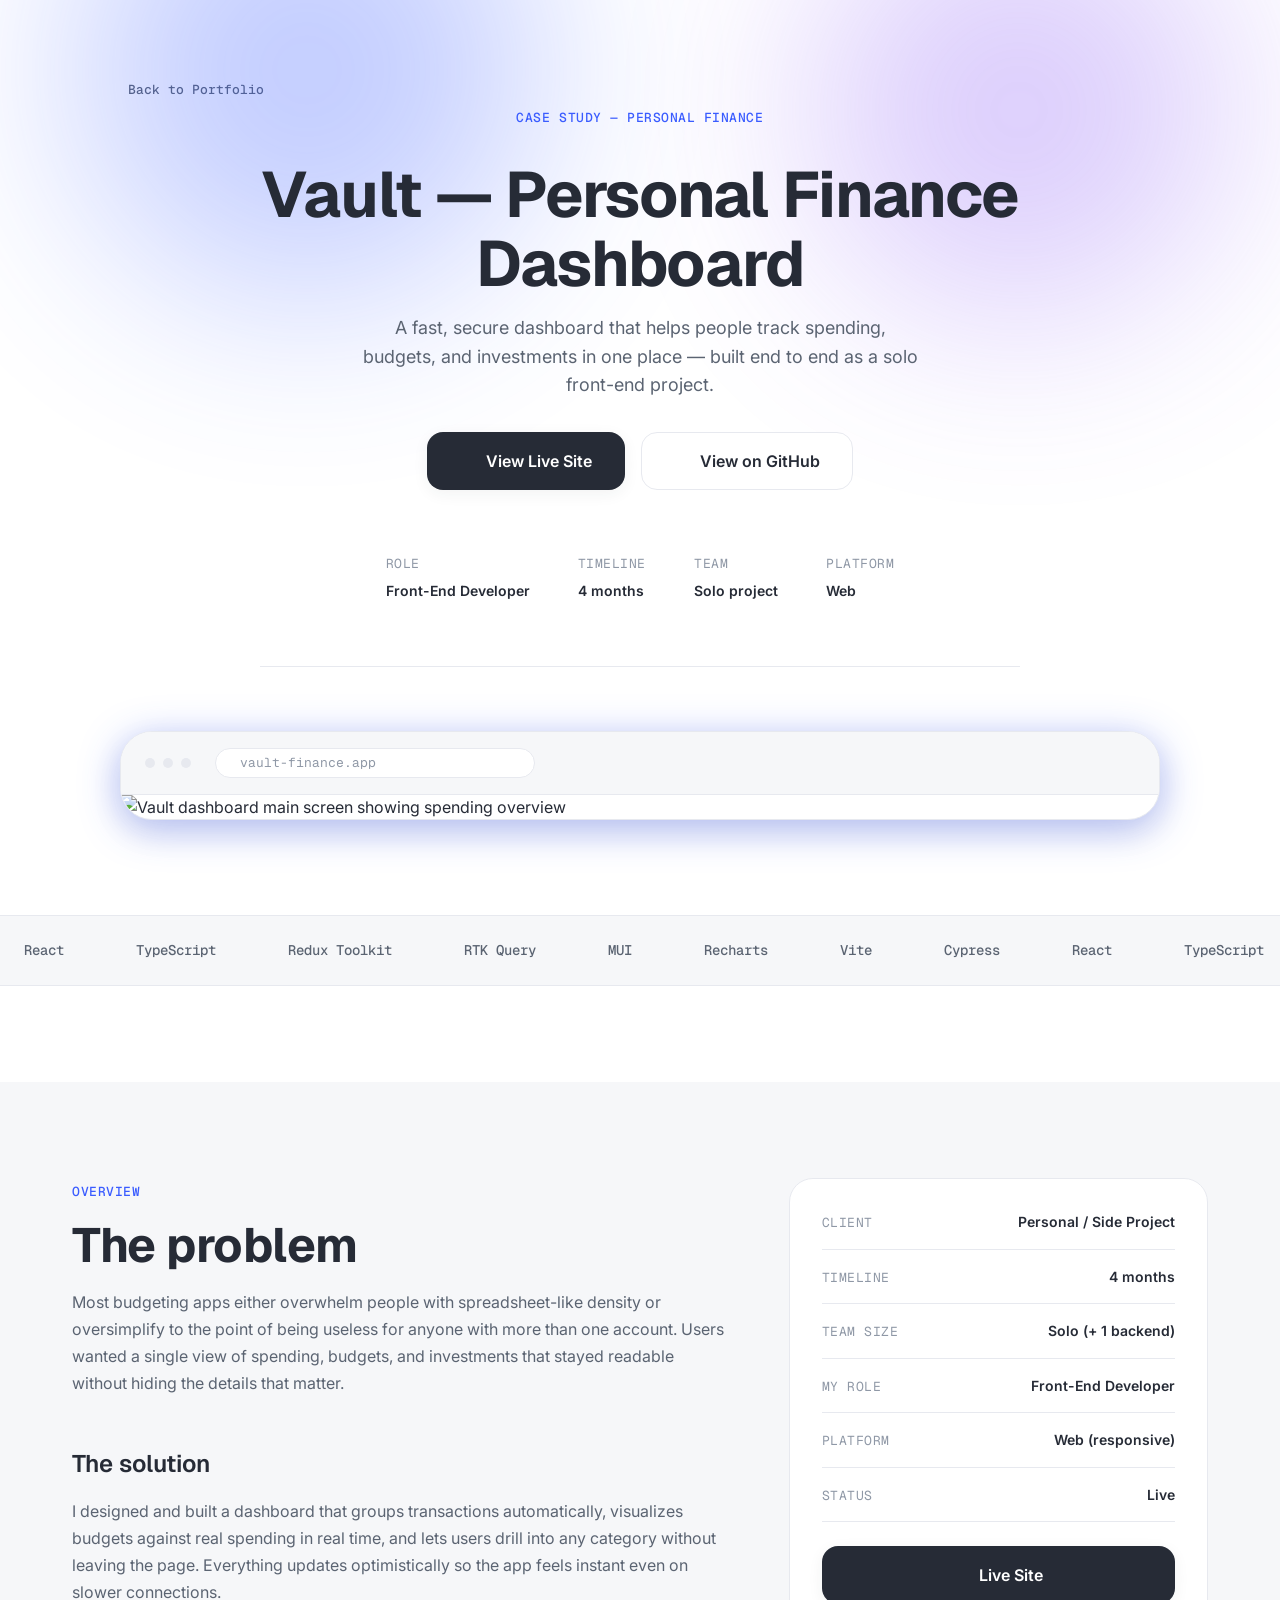
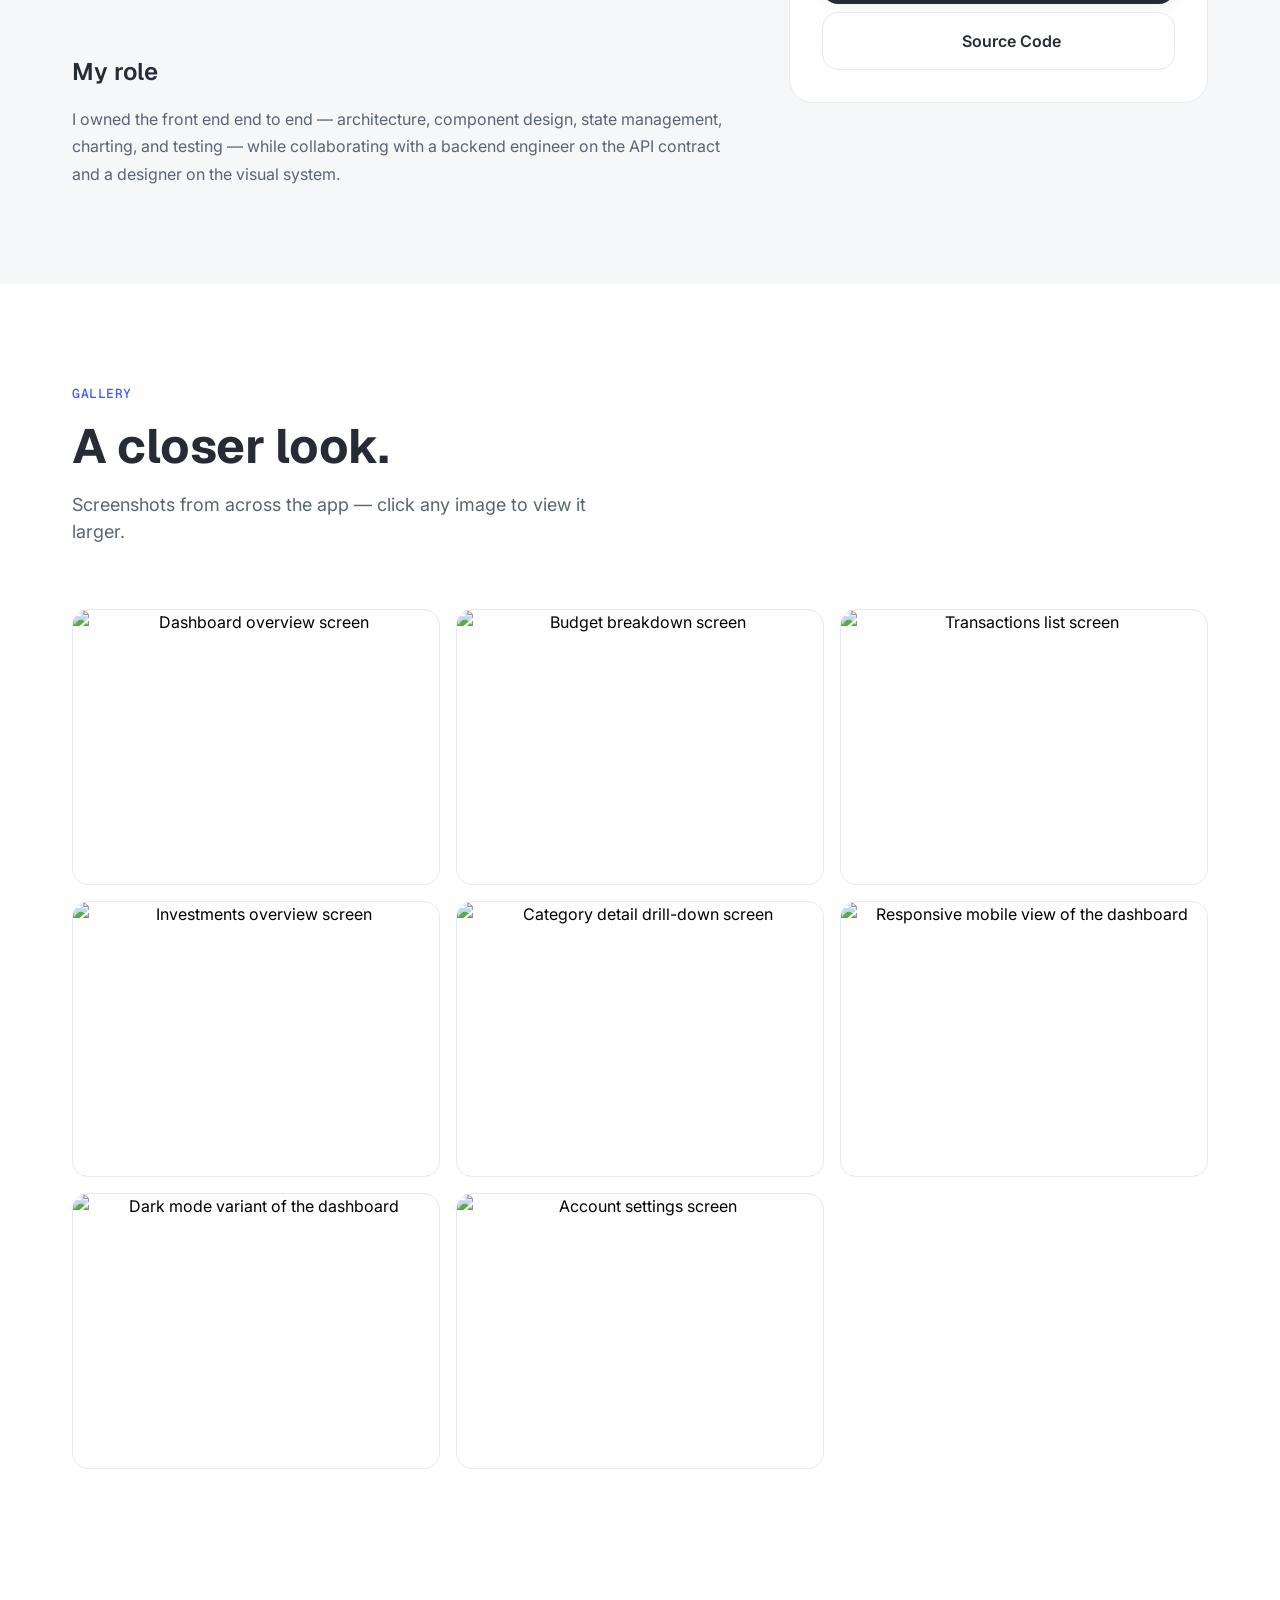
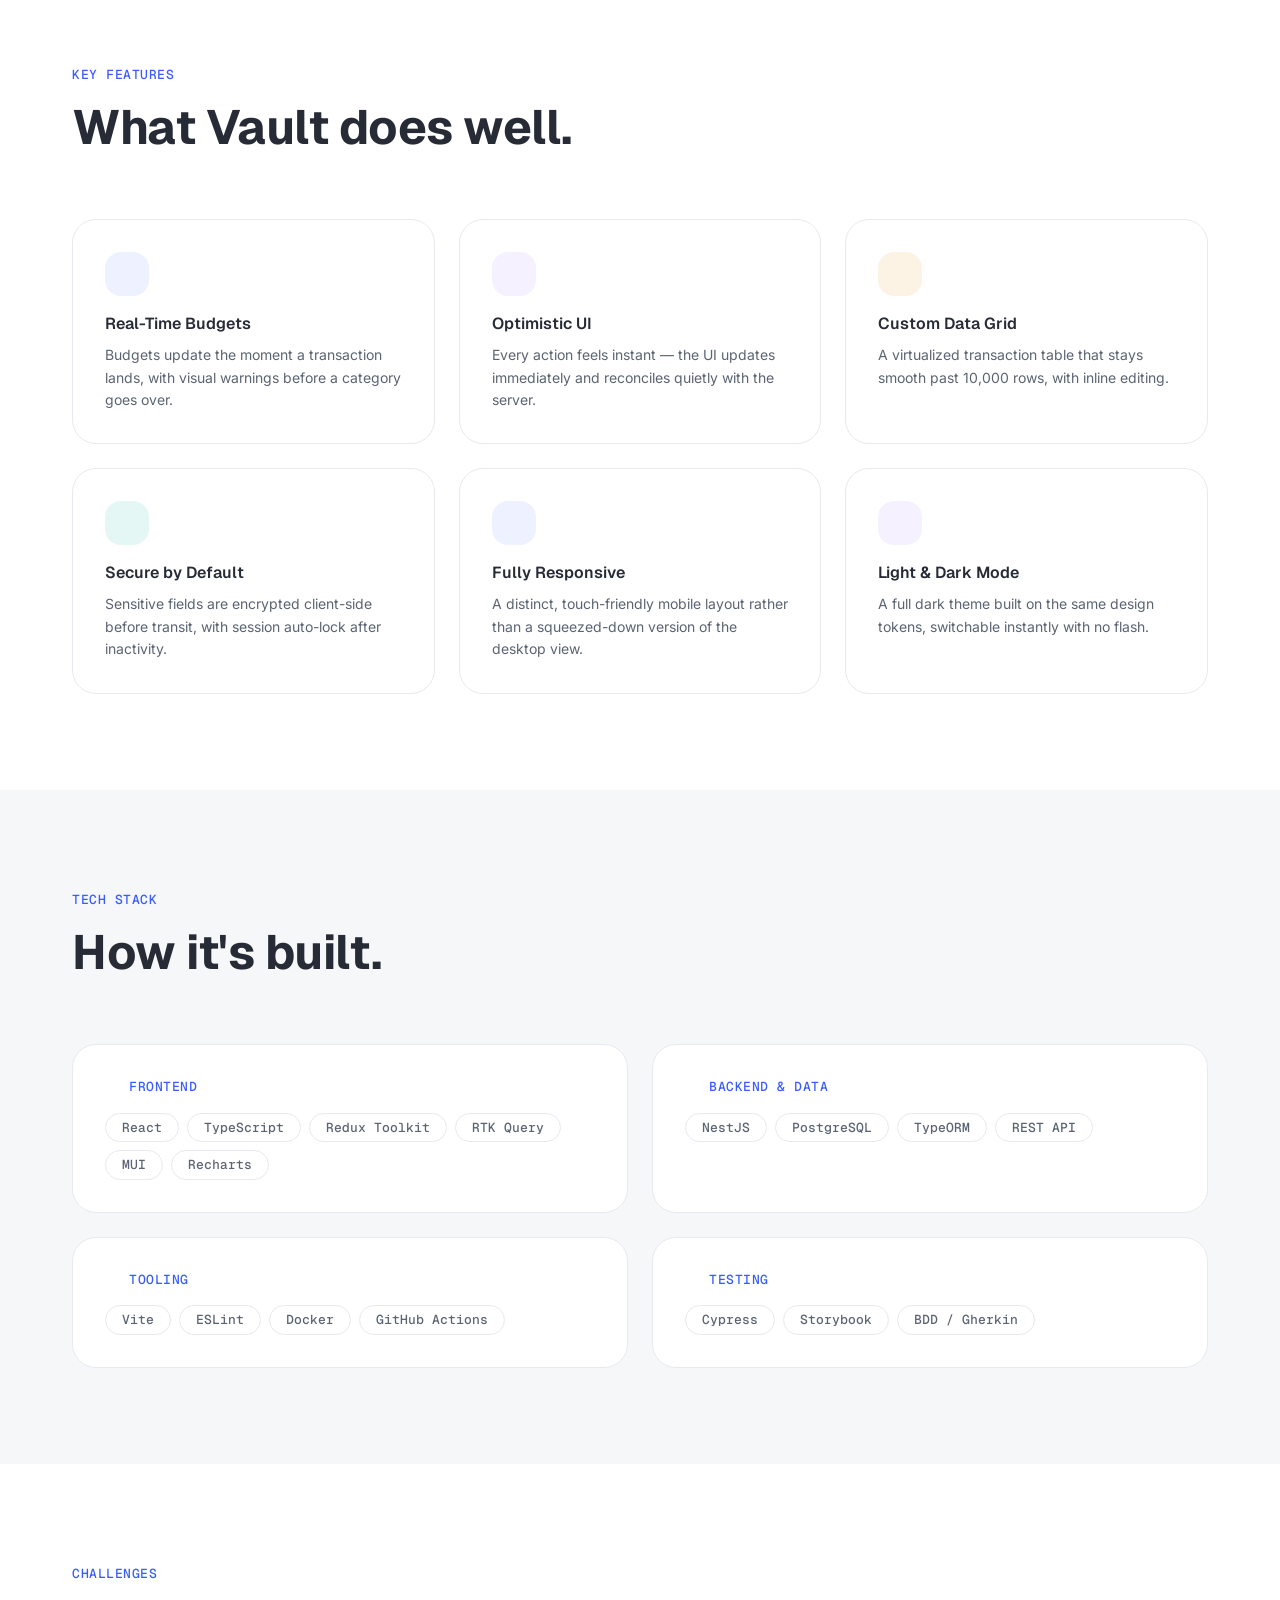
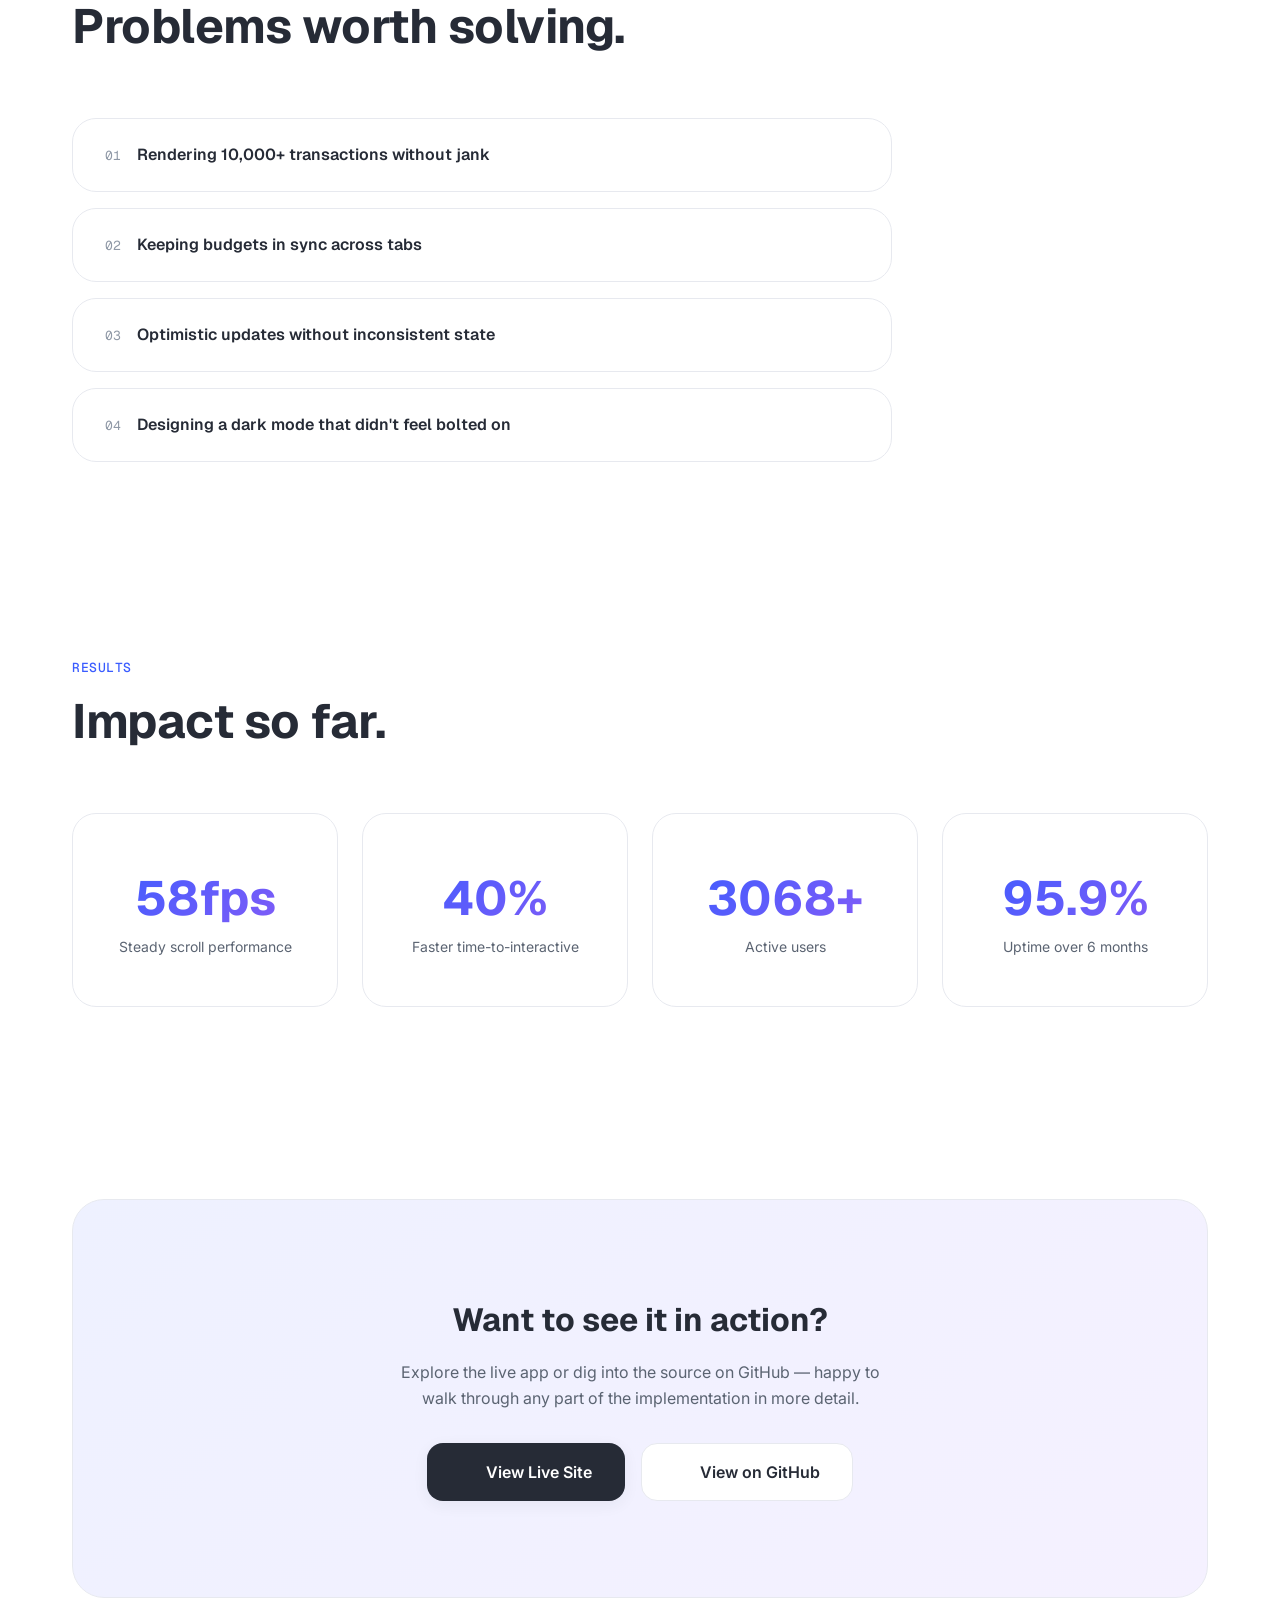
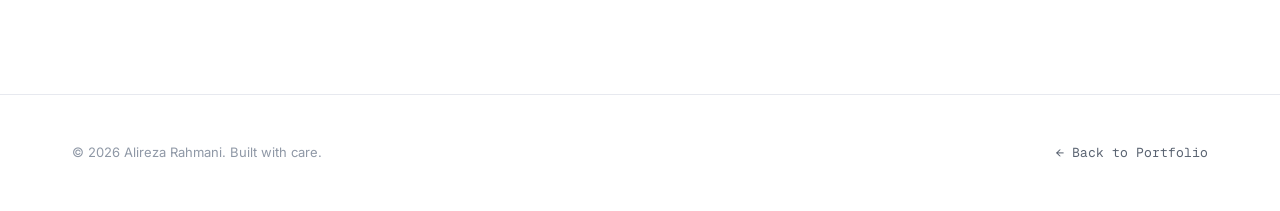
==== commit 9a812ed2: "add more library items and slowed down th animation  to seem infinite - make browser fram shadow dar" ====
--- a/project.html
+++ b/project.html
@@ -98,6 +98,54 @@
 				<!-- "Built with" ticker -->
 				<div class="marquee" aria-hidden="true">
 					<div class="marquee__track">
+						<span class="marquee__item"><i data-lucide="code-2"></i>React</span>
+						<span class="marquee__item"><i data-lucide="code-2"></i>TypeScript</span>
+						<span class="marquee__item"><i data-lucide="code-2"></i>Redux Toolkit</span>
+						<span class="marquee__item"><i data-lucide="code-2"></i>RTK Query</span>
+						<span class="marquee__item"><i data-lucide="code-2"></i>MUI</span>
+						<span class="marquee__item"><i data-lucide="code-2"></i>Recharts</span>
+						<span class="marquee__item"><i data-lucide="code-2"></i>Vite</span>
+						<span class="marquee__item"><i data-lucide="code-2"></i>Cypress</span>
+						<span class="marquee__item"><i data-lucide="code-2"></i>React</span>
+						<span class="marquee__item"><i data-lucide="code-2"></i>TypeScript</span>
+						<span class="marquee__item"><i data-lucide="code-2"></i>Redux Toolkit</span>
+						<span class="marquee__item"><i data-lucide="code-2"></i>RTK Query</span>
+						<span class="marquee__item"><i data-lucide="code-2"></i>MUI</span>
+						<span class="marquee__item"><i data-lucide="code-2"></i>Recharts</span>
+						<span class="marquee__item"><i data-lucide="code-2"></i>Vite</span>
+						<span class="marquee__item"><i data-lucide="code-2"></i>Cypress</span>
+						<span class="marquee__item"><i data-lucide="code-2"></i>React</span>
+						<span class="marquee__item"><i data-lucide="code-2"></i>TypeScript</span>
+						<span class="marquee__item"><i data-lucide="code-2"></i>Redux Toolkit</span>
+						<span class="marquee__item"><i data-lucide="code-2"></i>RTK Query</span>
+						<span class="marquee__item"><i data-lucide="code-2"></i>MUI</span>
+						<span class="marquee__item"><i data-lucide="code-2"></i>Recharts</span>
+						<span class="marquee__item"><i data-lucide="code-2"></i>Vite</span>
+						<span class="marquee__item"><i data-lucide="code-2"></i>Cypress</span>
+						<span class="marquee__item"><i data-lucide="code-2"></i>React</span>
+						<span class="marquee__item"><i data-lucide="code-2"></i>TypeScript</span>
+						<span class="marquee__item"><i data-lucide="code-2"></i>Redux Toolkit</span>
+						<span class="marquee__item"><i data-lucide="code-2"></i>RTK Query</span>
+						<span class="marquee__item"><i data-lucide="code-2"></i>MUI</span>
+						<span class="marquee__item"><i data-lucide="code-2"></i>Recharts</span>
+						<span class="marquee__item"><i data-lucide="code-2"></i>Vite</span>
+						<span class="marquee__item"><i data-lucide="code-2"></i>Cypress</span>
+						<span class="marquee__item"><i data-lucide="code-2"></i>React</span>
+						<span class="marquee__item"><i data-lucide="code-2"></i>TypeScript</span>
+						<span class="marquee__item"><i data-lucide="code-2"></i>Redux Toolkit</span>
+						<span class="marquee__item"><i data-lucide="code-2"></i>RTK Query</span>
+						<span class="marquee__item"><i data-lucide="code-2"></i>MUI</span>
+						<span class="marquee__item"><i data-lucide="code-2"></i>Recharts</span>
+						<span class="marquee__item"><i data-lucide="code-2"></i>Vite</span>
+						<span class="marquee__item"><i data-lucide="code-2"></i>Cypress</span>
+						<span class="marquee__item"><i data-lucide="code-2"></i>React</span>
+						<span class="marquee__item"><i data-lucide="code-2"></i>TypeScript</span>
+						<span class="marquee__item"><i data-lucide="code-2"></i>Redux Toolkit</span>
+						<span class="marquee__item"><i data-lucide="code-2"></i>RTK Query</span>
+						<span class="marquee__item"><i data-lucide="code-2"></i>MUI</span>
+						<span class="marquee__item"><i data-lucide="code-2"></i>Recharts</span>
+						<span class="marquee__item"><i data-lucide="code-2"></i>Vite</span>
+						<span class="marquee__item"><i data-lucide="code-2"></i>Cypress</span>
 						<span class="marquee__item"><i data-lucide="code-2"></i>React</span>
 						<span class="marquee__item"><i data-lucide="code-2"></i>TypeScript</span>
 						<span class="marquee__item"><i data-lucide="code-2"></i>Redux Toolkit</span>
--- a/project.css
+++ b/project.css
@@ -249,7 +249,7 @@
 .btn--primary:hover {
   transform: translateY(-2px) scale(1.02);
   background: #3a5cff;
-  box-shadow: 0 12px 32px rgba(38, 43, 54, 0.08), 0 8px 40px rgba(58, 92, 255, 0.18);
+  box-shadow: 0 12px 32px rgba(38, 43, 54, 0.08), 0 8px 40px rgba(58, 92, 255, 0.38);
 }
 .btn--secondary {
   background: #ffffff;
@@ -413,7 +413,7 @@
   border: 1px solid #e7e9ef;
   border-radius: 32px;
   overflow: hidden;
-  box-shadow: 0 12px 32px rgba(38, 43, 54, 0.08), 0 8px 40px rgba(58, 92, 255, 0.18);
+  box-shadow: 0 12px 32px rgba(38, 43, 54, 0.08), 0 8px 40px rgba(58, 92, 255, 0.38);
   transform-style: preserve-3d;
   transition: transform 550ms cubic-bezier(0.22, 1, 0.36, 1);
   will-change: transform;
@@ -467,7 +467,7 @@
   align-items: center;
   gap: 48px;
   width: max-content;
-  animation: marquee 26s linear infinite;
+  animation: marquee 75s linear infinite;
 }
 .marquee__item {
   display: flex;
